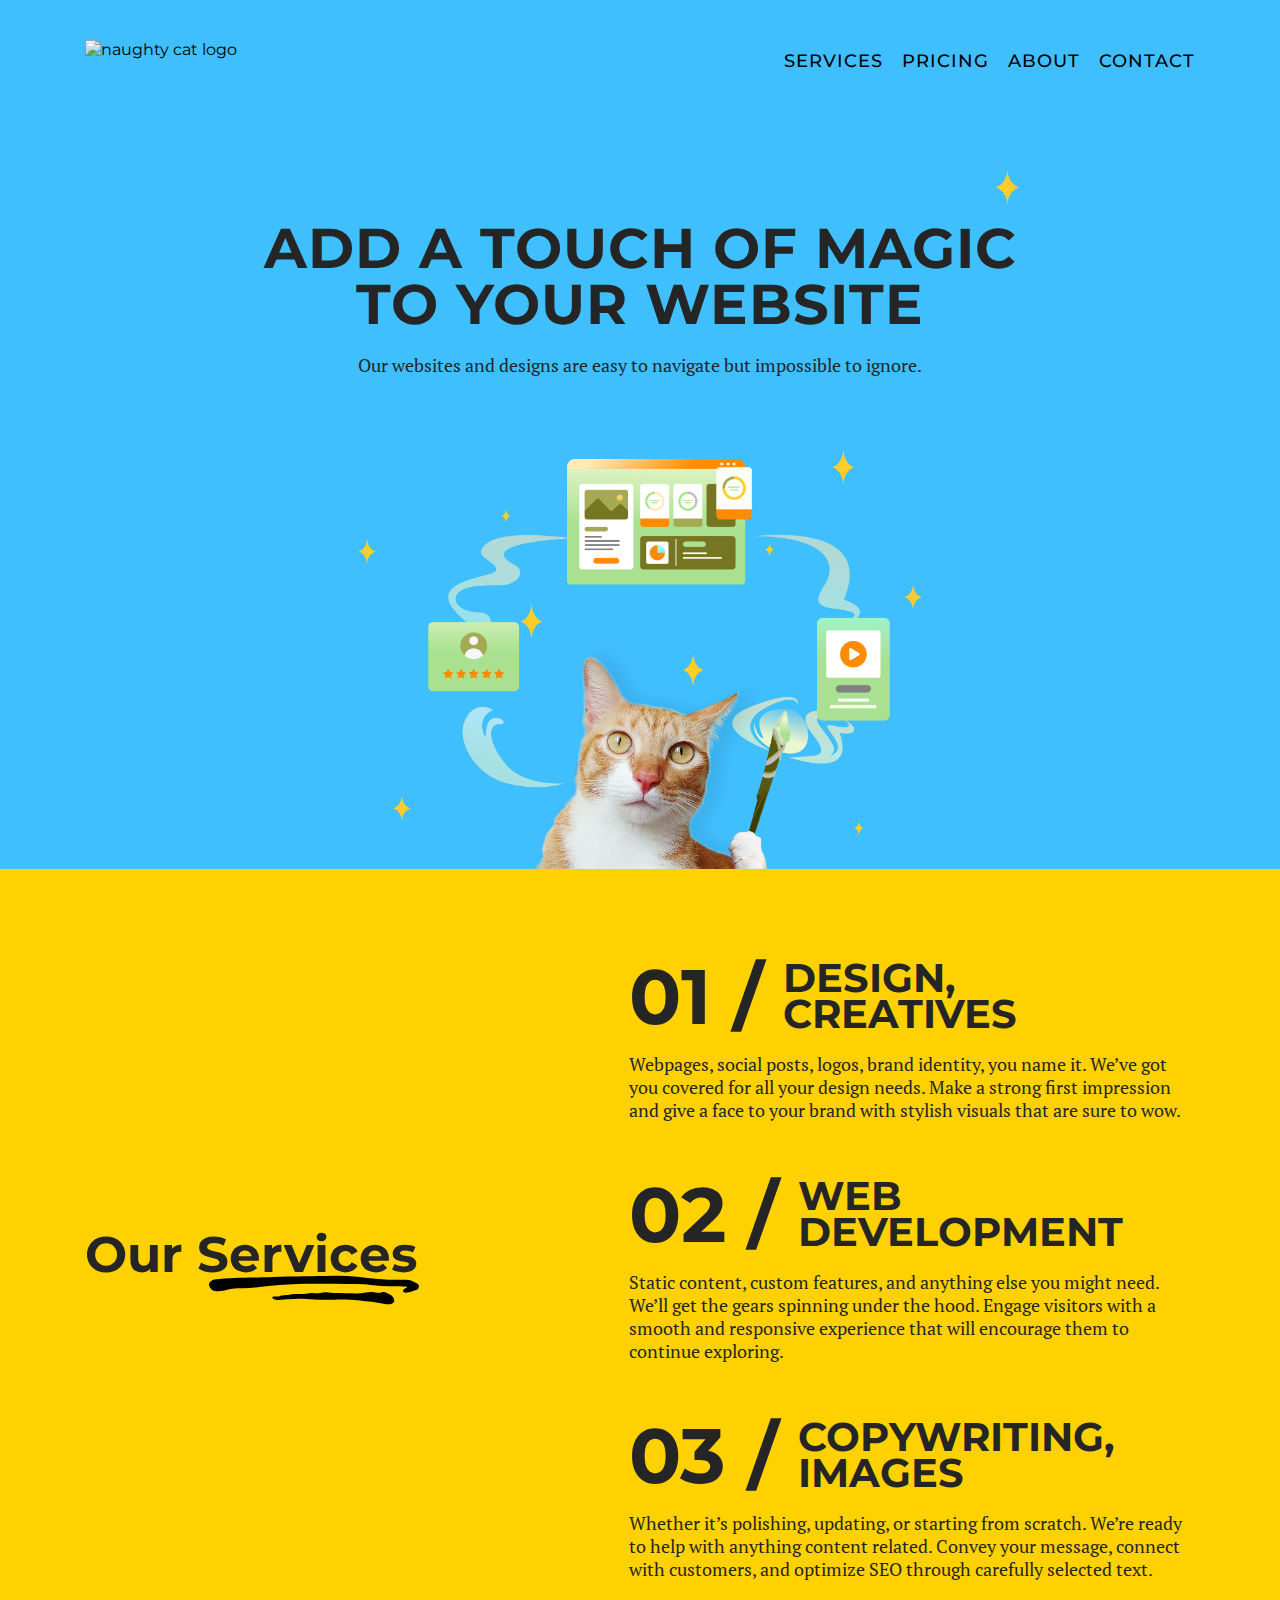
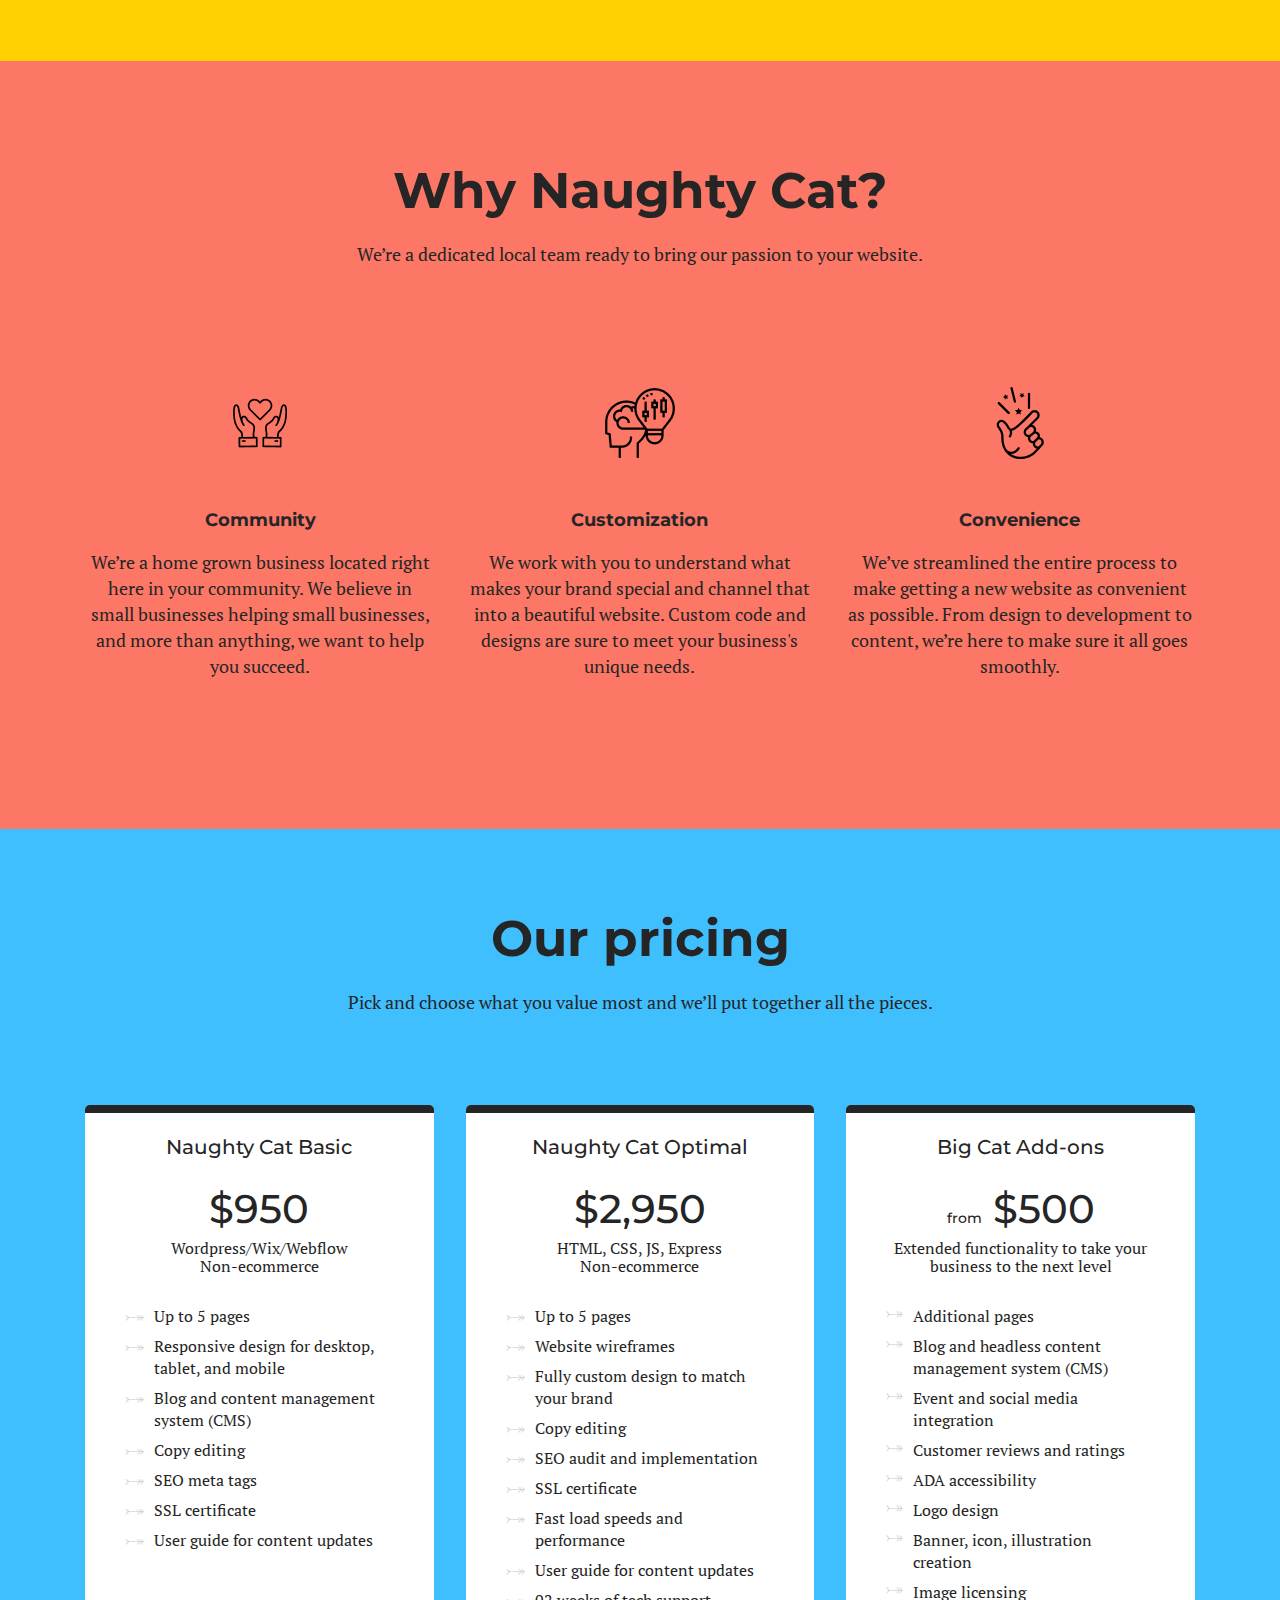
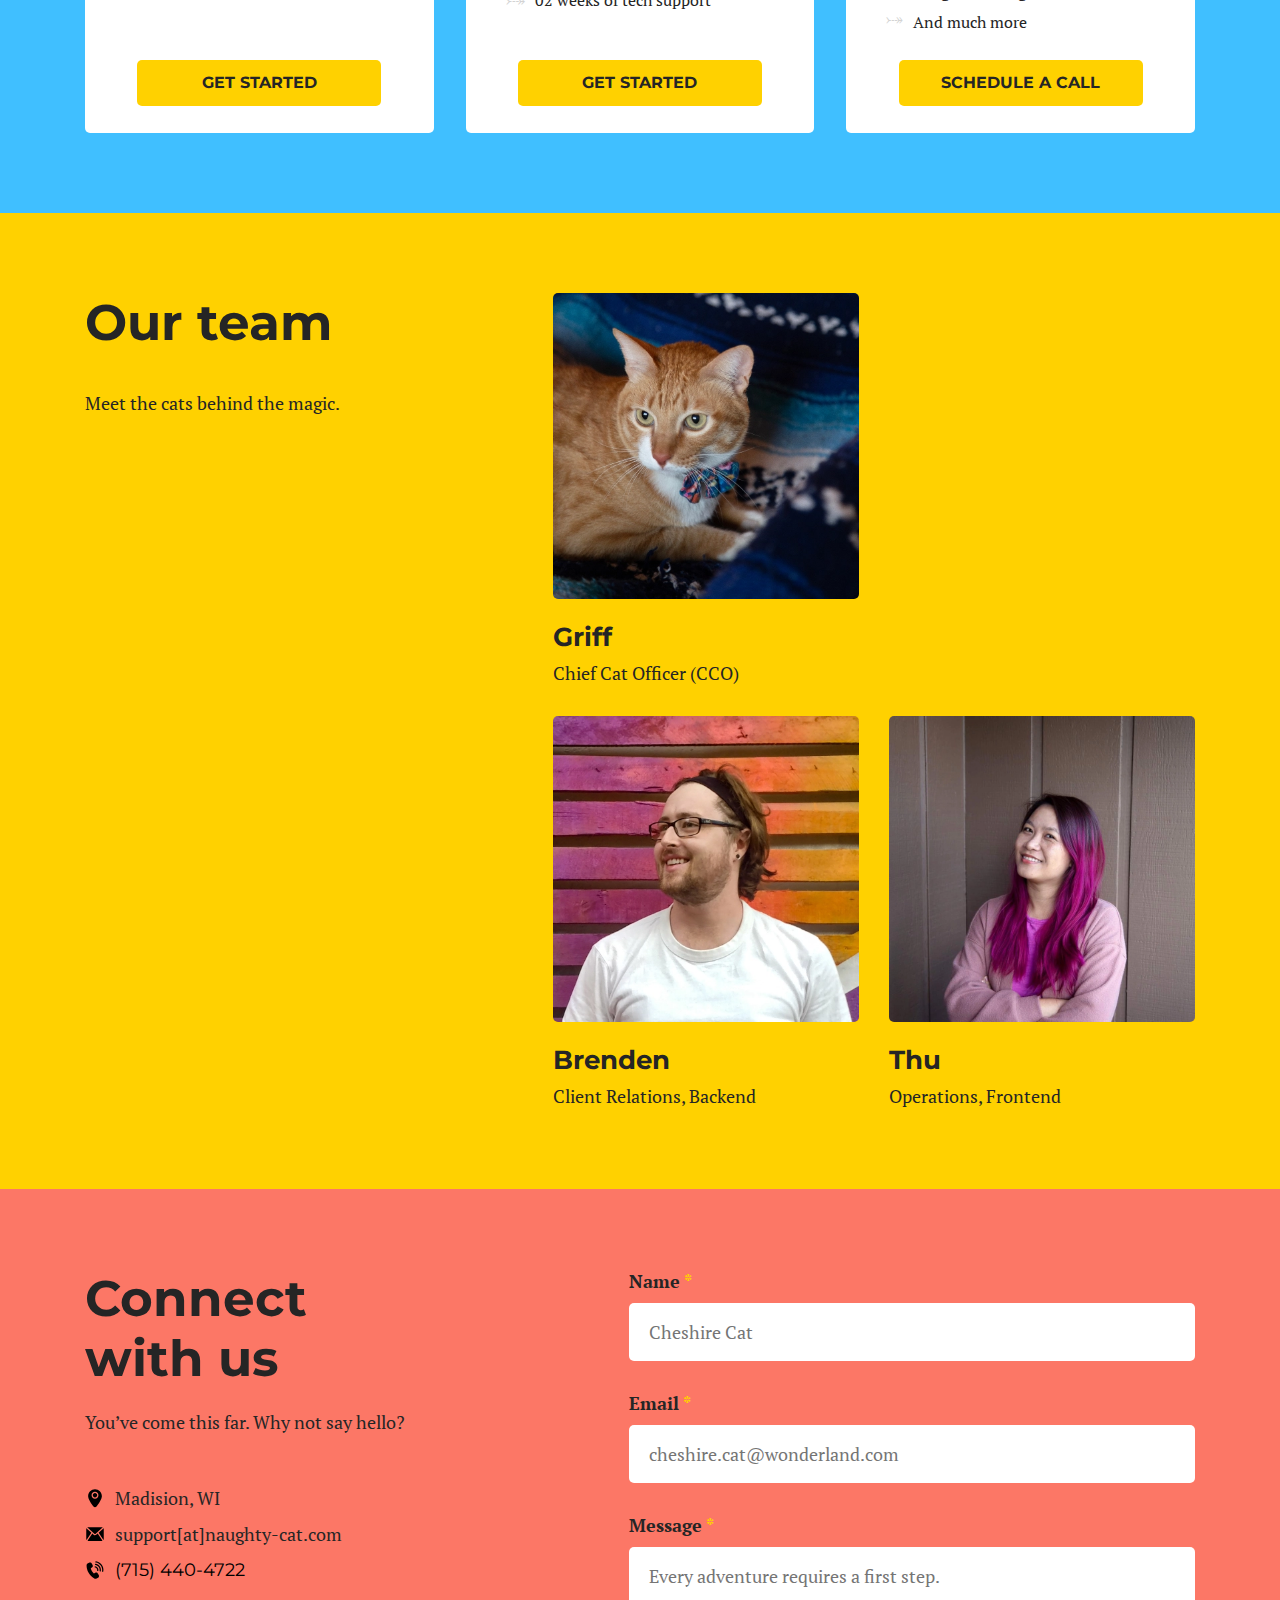
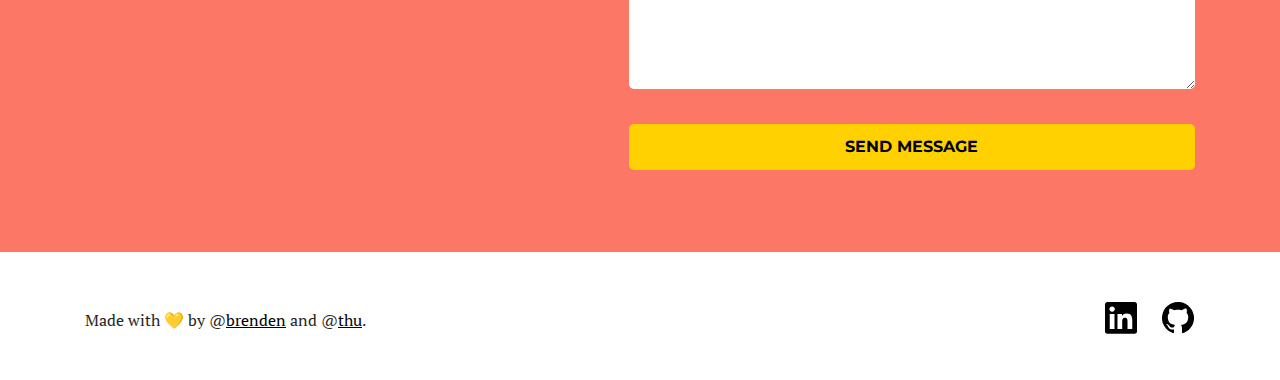
==== index.html @ 33ec765e "v3" ====
<!DOCTYPE html>
<html lang="en">
  <head>
    <!-- Google tag (gtag.js) -->
    <script
      async
      src="https://www.googletagmanager.com/gtag/js?id=G-7E65R10XNC"
    ></script>
    <script>
      window.dataLayer = window.dataLayer || [];
      function gtag() {
        dataLayer.push(arguments);
      }
      gtag("js", new Date());

      gtag("config", "G-7E65R10XNC");
    </script>

    <meta charset="UTF-8" />
    <meta name="viewport" content="width=device-width, initial-scale=1.0" />

    <link
      rel="icon"
      type="image/png"
      sizes="32x32"
      href="./assets/favicon.svg"
    />
    <meta property="og:title" content="Naughty Cat" />
    <meta
      property="og:description"
      name="description"
      content="Web Design & Development in Madison, WI. We design and develop mobile-friendly websites for small businesses. Easy to navigate but impossible to ignore. Work with us."
    />
    <meta
      name="keywords"
      content="web design, web development, graphic design, web developer, web design in madison, web developer in madison"
    />
    <meta property="og:image" content="./assets/preview.webp" />
    <link rel="stylesheet" href="./style.css" />

    <title>Naughty Cat | Web Design & Development</title>
  </head>
  <body>
    <!-- Header -->
    <header >
      <div class="container">
        <a href="#" class="logo"
          ><img src="./assets/logo.svg" alt="naughty cat logo"
        /></a>
        <svg
          width="24"
          class="open-menu"
          onclick="openNav()"
          height="16"
          xmlns="http://www.w3.org/2000/svg"
        >
          <g fill="#000" fill-rule="evenodd">
            <path d="M0 0h24v2H0zM0 7h24v2H0zM0 14h24v2H0z" />
          </g>
        </svg>
        <svg
          class="close-menu"
          onclick="closeNav()"
          width="20"
          height="20"
          xmlns="http://www.w3.org/2000/svg"
        >
          <path
            d="M17.778.808l1.414 1.414L11.414 10l7.778 7.778-1.414 1.414L10 11.414l-7.778 7.778-1.414-1.414L8.586 10 .808 2.222 2.222.808 10 8.586 17.778.808z"
            fill="#000"
            fill-rule="evenodd"
          />
        </svg>
        <div class="overlay"></div>
        <nav id="header-nav" onclick="closeNav()">
          <span class="underline"><a href="#services">SERVICES</a></span>
          <span class="underline"><a href="#pricing">PRICING</a></span>
          <span class="underline"><a href="#team">ABOUT</a></span>
          <span class="underline"> <a href="#contact">CONTACT</a></span>
        </nav>
      </div>
    </header>

    <!-- Main -->
    <main>
      <!-- Hero -->
      <section id="hero" >
        <div class="container">
          <div class="hero-left">
            <h1>Add <span>A Touch Of Magic</span> To Your Website</h1>
            <p>
              Our websites and designs are easy to navigate but impossible to
              ignore.
            </p>
          </div>

          <div class="hero-right">
            <img
              src="./assets/griff-hero-desktop-transparent.png"
              alt="magic cat building responsive websites"
            />
          </div>
        </div>
      </section>

      <!-- Services -->
      <section id="services">
        <div class="container">
          <div class="service-heading">
            <div class="heading-under"><h2>Our Services</h2></div>
          </div>

          <div class="service-container">
            <!-- Design -->
            <div class="service">
              <div class="service-title">
                <span class="number">01 / </span>
                <h3>Design, creatives</h3>
              </div>
              <p>
                Webpages, social posts, logos, brand identity, you name it.
                We’ve got you covered for all your design needs. Make a strong
                first impression and give a face to your brand with stylish
                visuals that are sure to wow.
              </p>
            </div>

            <!-- Dev   -->
            <div class="service">
              <div class="service-title">
                <span class="number">02 / </span>
                <h3>Web development</h3>
              </div>
              <p>
                Static content, custom features, and anything else you might
                need. We’ll get the gears spinning under the hood. Engage
                visitors with a smooth and responsive experience that will
                encourage them to continue exploring.
              </p>
            </div>

            <!-- Content -->
            <div class="service">
              <div class="service-title">
                <span class="number">03 / </span>
                <h3>Copywriting, images</h3>
              </div>
              <p>
                Whether it’s polishing, updating, or starting from scratch.
                We’re ready to help with anything content related. Convey your
                message, connect with customers, and optimize SEO through
                carefully selected text.
              </p>
            </div>
          </div>
        </div>
      </section>

      <!-- Why Naughty Cat -->
      <section id="whync">
        <div class="container">
          <div class="whync-heading">
            <h2 >Why Naughty Cat?</h2>
            <p>
              We’re a dedicated local team ready to bring our passion to your
              website.
            </p>
          </div>

          <div class="whync-cards">
            <!-- Community -->
            <div class="whync-card">
              <img src="./assets/community-icon.png" alt="" />
              <h3>Community</h3>
              <p>
                We’re a home grown business located right here in your
                community. We believe in small businesses helping small
                businesses, and more than anything, we want to help you succeed.
              </p>
            </div>

            <!-- Customization -->
            <div class="whync-card">
              <img src="./assets/customization-icon.png" alt="" />
              <h3>Customization</h3>
              <p>
                We work with you to understand what makes your brand special and
                channel that into a beautiful website. Custom code and designs
                are sure to meet your business's unique needs.
              </p>
            </div>

            <!-- Convenience -->
            <div class="whync-card">
              <img src="./assets/convenience-icon.png" alt="" />
              <h3>Convenience</h3>
              <p>
                We’ve streamlined the entire process to make getting a new
                website as convenient as possible. From design to development to
                content, we’re here to make sure it all goes smoothly.
              </p>
            </div>
          </div>
        </div>
      </section>

      <!-- Pricing -->
      <section id="pricing">
        <div class="container">
          <div class="pricing-heading">
            <h2 >Our pricing</h2>
            <p>
              Pick and choose what you value most and we’ll put together all the
              pieces.
            </p>
          </div>

          <div class="pricing-cards">
            <!-- Naughty cat basic -->
            <div class="pricing-card basic">
              <div class="pricing-card-top">
                <h3>Naughty Cat Basic</h3>
                <h4>$950</h4>
                <p>Wordpress/Wix/Webflow <br />Non-ecommerce</p>
              </div>

              <div class="pricing-card-bottom">
                <ul>
                  <li><span>⤐ </span> Up to 5 pages</li>
                  <li>
                    <span>⤐ </span> Responsive design for desktop, tablet, and
                    mobile
                  </li>
                  <li>
                    <span>⤐ </span> Blog and content management system (CMS)
                  </li>
                  <li><span>⤐ </span> Copy editing</li>
                  <li><span>⤐ </span> SEO meta tags</li>
                  <li><span>⤐ </span> SSL certificate</li>
                  <li><span>⤐ </span> User guide for content updates</li>
                </ul>
              </div>
              <a
                href="http://calendly.com/brenden-naughty-cat"
                target="_blank"
                class="cta"
                >Get started</a
              >
            </div>

            <!-- Naughty cat Optimal -->
            <div class="pricing-card optimal">
              <div class="pricing-card-top">
                <h3>Naughty Cat Optimal</h3>
                <h4>$2,950</h4>
                <p>HTML, CSS, JS, Express<br />Non-ecommerce</p>
              </div>

              <div class="pricing-card-bottom">
                <ul>
                  <li><span>⤐ </span> Up to 5 pages</li>
                  <!-- <li>
                    <span>⤐ </span> In-depth brand and competitive analysis
                  </li> -->
                  <li><span>⤐ </span> Website wireframes</li>
                  <li>
                    <span>⤐ </span> Fully custom design to match your brand
                  </li>
                  <li><span>⤐ </span> Copy editing</li>
                  <li><span>⤐ </span> SEO audit and implementation</li>
                  <li><span>⤐ </span> SSL certificate</li>
                  <li><span>⤐ </span> Fast load speeds and performance</li>
                  <li><span>⤐ </span> User guide for content updates</li>
                  <li><span>⤐ </span> 02 weeks of tech support</li>
                </ul>
              </div>
              <a
                href="http://calendly.com/brenden-naughty-cat"
                target="_blank"
                class="cta"
                >Get started</a
              >
            </div>

            <!-- Big Cat Add-ons -->
            <div class="pricing-card add-on">
              <div class="pricing-card-top">
                <h3>Big Cat Add-ons</h3>
                <h4><span>from</span> $500</h4>
                <p>
                  Extended functionality to take your business to the next level
                </p>
              </div>

              <div class="pricing-card-bottom">
                <ul>
                  <li><span>⤐ </span> Additional pages</li>
                  <li>
                    <span>⤐ </span> Blog and headless content management system
                    (CMS)
                  </li>
                  <li><span>⤐ </span> Event and social media integration</li>
                  <li><span>⤐ </span> Customer reviews and ratings</li>
                  <li><span>⤐ </span> ADA accessibility</li>
                  <li><span>⤐ </span> Logo design</li>
                  <li><span>⤐ </span> Banner, icon, illustration creation</li>
                  <li><span>⤐ </span> Image licensing</li>
                  <li><span>⤐ </span> And much more</li>
                </ul>
              </div>
              <a
                href="http://calendly.com/brenden-naughty-cat"
                target="_blank"
                class="cta"
                >Schedule a call</a
              >
            </div>
          </div>
        </div>
      </section>

      <!-- Our team -->
      <section id="team">
        <div class="container">
          <div class="team-heading">
            <div class="heading-under"><h2>Our team</h2></div>

            <p>Meet the cats behind the magic.</p>
          </div>

          <div class="team-members">
            <!-- Griff -->
            <div class="team-member griff">
              <div class="hover-container">
                <img
                  class="team-img"
                  src="./assets/Griff.webp"
                  alt="griff the naughty cat"
                />

                <div class="team-overlay">
                  <div class="socials-team">
                    <a
                      target="_blank"
                      href="https://www.linkedin.com/company/naughty-cat/"
                      class="linkedin-white"
                      ><svg
                        width="32"
                        height="32"
                        viewBox="0 0 32 32"
                        fill="none"
                        xmlns="http://www.w3.org/2000/svg"
                      >
                        <path
                          fill-rule="evenodd"
                          clip-rule="evenodd"
                          d="M7.11909 4.38142C5.59956 4.38142 4.36332 5.60928 4.36332 7.11851C4.36332 8.62872 5.59956 9.85736 7.11909 9.85736C8.63565 9.85736 9.86946 8.62872 9.86946 7.11851C9.86946 5.60928 8.63565 4.38142 7.11909 4.38142ZM4.7392 11.9317V27.119H9.48935L9.49115 11.9317H4.7392ZM12.4701 11.9304V27.1176L17.2094 27.1194L17.2113 19.6045C17.2113 17.6757 17.5491 15.704 20.0551 15.704C22.523 15.704 22.523 18.0308 22.523 19.7298V27.1176L27.2677 27.1158V18.7883C27.2677 15.0302 26.578 11.5527 21.5744 11.5527C19.2243 11.5527 17.6864 12.8737 17.0834 14.0051H17.0168L17.0169 11.9304H12.4701ZM29.6313 31.8245H2.35977C1.05859 31.8245 0 30.7942 0 29.5279V2.29492C0 1.02949 1.05859 0 2.35977 0H29.6313C30.9374 0 32 1.02949 32 2.29492V29.5279C32 30.7942 30.9374 31.8245 29.6313 31.8245Z"
                          fill="white"
                        />
                      </svg>
                    </a>
                    <a
                      target="_blank"
                      href="https://github.com/naughty-cat-team"
                      class="github-white"
                      ><svg
                        width="33"
                        height="32"
                        viewBox="0 0 33 32"
                        fill="none"
                        xmlns="http://www.w3.org/2000/svg"
                      >
                        <path
                          d="M32.0026 17.3034C31.8567 17.5761 31.8932 17.8762 31.8476 18.1672C31.4464 21.1223 30.2699 23.7228 28.3913 26.0324C26.4672 28.3965 24.0596 30.0604 21.1779 31.0515C20.4757 31.2971 19.9924 30.9515 19.9924 30.215C19.9833 28.8238 19.9924 27.4326 19.9924 26.0415C19.9924 25.2049 19.9012 24.3866 19.4543 23.641C19.3175 23.4137 19.1443 23.2136 18.9163 22.9863C19.7553 22.8772 20.5487 22.7772 21.3056 22.5317C22.7464 22.0679 24.0505 21.3769 24.926 20.0857C25.6373 19.0401 25.9747 17.858 26.1206 16.6214C26.2392 15.603 26.2756 14.5756 26.0294 13.5572C25.8014 12.6115 25.3728 11.7659 24.7345 11.0385C24.5977 10.8839 24.5886 10.7566 24.6524 10.5748C25.1084 9.2654 24.9169 7.98333 24.4518 6.71035C24.4062 6.58305 24.315 6.57396 24.2055 6.56487C23.6401 6.49213 23.1203 6.67398 22.6005 6.87402C21.7707 7.19226 20.9864 7.59234 20.2568 8.08335C20.0744 8.21065 19.9103 8.21974 19.7006 8.16519C17.2383 7.54688 14.7761 7.53779 12.323 8.16519C12.0858 8.22884 11.9126 8.19246 11.712 8.06517C10.7271 7.41049 9.6692 6.91948 8.52016 6.62852C7.71765 6.42848 7.57174 6.5194 7.34376 7.31047C7.02458 8.43797 6.96986 9.55637 7.38023 10.6748C7.43495 10.8203 7.38935 10.9021 7.29816 11.0021C6.20383 12.2478 5.75698 13.7117 5.79346 15.3575C5.82994 16.9033 6.10352 18.3854 6.86043 19.7493C7.48055 20.8586 8.43809 21.5679 9.55977 22.1043C10.6541 22.6317 11.8305 22.8317 13.0616 22.9863C12.7151 23.3682 12.4141 23.7683 12.2682 24.2502C12.2226 24.4048 12.1406 24.5684 12.1406 24.723C12.1314 25.0685 11.9491 25.2049 11.6481 25.2868C10.6359 25.5596 9.63273 25.7414 8.66607 25.1504C8.1645 24.8503 7.79061 24.423 7.49879 23.9229C7.0337 23.1318 6.38622 22.568 5.51076 22.268C5.2007 22.1589 4.88152 22.1225 4.56234 22.1862C4.22492 22.2589 4.18844 22.368 4.37083 22.659C4.48938 22.8408 4.63529 22.9863 4.81768 23.0863C5.66579 23.5592 6.13088 24.332 6.51389 25.1777C6.74188 25.6778 6.9425 26.1869 7.36199 26.5688C8.02771 27.169 8.83934 27.3781 9.70568 27.4599C10.4079 27.5236 11.101 27.5236 11.7849 27.3872C11.9855 27.3508 12.0311 27.3963 12.0311 27.5963C12.0311 28.4601 12.0494 29.3239 12.0585 30.1786C12.0585 30.9424 11.5569 31.288 10.8274 31.0425C7.01546 29.7331 4.13373 27.3054 2.11834 23.841C0.358291 20.8404 -0.307426 17.5852 0.130305 14.1482C0.914574 8.0197 4.24316 3.72794 9.86071 1.21835C12.3321 0.118131 14.9585 -0.172835 17.6487 0.0908534C21.7889 0.509118 25.236 2.30948 27.9901 5.38281C30.0693 7.70146 31.346 10.4202 31.8202 13.5117C31.8841 13.9209 31.8567 14.3482 32.0026 14.7483C32.0026 14.8756 32.0026 14.9938 32.0026 15.1211C31.9662 15.1575 31.9753 15.2029 31.9662 15.2484C31.9662 15.2939 31.957 15.3393 32.0026 15.3757C32.0026 15.7121 32.0026 16.0395 32.0026 16.3759C31.957 16.4214 31.9753 16.4759 31.9662 16.5305C31.9662 16.585 31.9662 16.6396 31.9662 16.6942C31.9662 16.7487 31.9662 16.8033 31.9662 16.8578C31.9662 16.9124 31.9479 16.9669 32.0026 17.0124C32.0026 17.0942 32.0026 17.2033 32.0026 17.3034Z"
                          fill="white"
                        />
                      </svg>
                    </a>
                  </div>
                </div>
              </div>
              <h3>Griff</h3>
              <p>Chief Cat Officer (CCO)</p>
            </div>

            <!-- Brendy -->
            <div class="team-member brenden">
              <div class="hover-container">
                <img
                  class="team-img"
                  src="./assets/Brenden.webp"
                  alt="brenden gerber"
                />

                <div class="team-overlay">
                  <div class="socials-team">
                    <a
                      target="_blank"
                      href="https://www.linkedin.com/in/brendengerber/"
                      class="linkedin-white"
                      ><svg
                        width="32"
                        height="32"
                        viewBox="0 0 32 32"
                        fill="none"
                        xmlns="http://www.w3.org/2000/svg"
                      >
                        <path
                          fill-rule="evenodd"
                          clip-rule="evenodd"
                          d="M7.11909 4.38142C5.59956 4.38142 4.36332 5.60928 4.36332 7.11851C4.36332 8.62872 5.59956 9.85736 7.11909 9.85736C8.63565 9.85736 9.86946 8.62872 9.86946 7.11851C9.86946 5.60928 8.63565 4.38142 7.11909 4.38142ZM4.7392 11.9317V27.119H9.48935L9.49115 11.9317H4.7392ZM12.4701 11.9304V27.1176L17.2094 27.1194L17.2113 19.6045C17.2113 17.6757 17.5491 15.704 20.0551 15.704C22.523 15.704 22.523 18.0308 22.523 19.7298V27.1176L27.2677 27.1158V18.7883C27.2677 15.0302 26.578 11.5527 21.5744 11.5527C19.2243 11.5527 17.6864 12.8737 17.0834 14.0051H17.0168L17.0169 11.9304H12.4701ZM29.6313 31.8245H2.35977C1.05859 31.8245 0 30.7942 0 29.5279V2.29492C0 1.02949 1.05859 0 2.35977 0H29.6313C30.9374 0 32 1.02949 32 2.29492V29.5279C32 30.7942 30.9374 31.8245 29.6313 31.8245Z"
                          fill="white"
                        />
                      </svg>
                    </a>
                    <a
                      target="_blank"
                      href="https://github.com/brendengerber"
                      class="github-white"
                      ><svg
                        width="33"
                        height="32"
                        viewBox="0 0 33 32"
                        fill="none"
                        xmlns="http://www.w3.org/2000/svg"
                      >
                        <path
                          d="M32.0026 17.3034C31.8567 17.5761 31.8932 17.8762 31.8476 18.1672C31.4464 21.1223 30.2699 23.7228 28.3913 26.0324C26.4672 28.3965 24.0596 30.0604 21.1779 31.0515C20.4757 31.2971 19.9924 30.9515 19.9924 30.215C19.9833 28.8238 19.9924 27.4326 19.9924 26.0415C19.9924 25.2049 19.9012 24.3866 19.4543 23.641C19.3175 23.4137 19.1443 23.2136 18.9163 22.9863C19.7553 22.8772 20.5487 22.7772 21.3056 22.5317C22.7464 22.0679 24.0505 21.3769 24.926 20.0857C25.6373 19.0401 25.9747 17.858 26.1206 16.6214C26.2392 15.603 26.2756 14.5756 26.0294 13.5572C25.8014 12.6115 25.3728 11.7659 24.7345 11.0385C24.5977 10.8839 24.5886 10.7566 24.6524 10.5748C25.1084 9.2654 24.9169 7.98333 24.4518 6.71035C24.4062 6.58305 24.315 6.57396 24.2055 6.56487C23.6401 6.49213 23.1203 6.67398 22.6005 6.87402C21.7707 7.19226 20.9864 7.59234 20.2568 8.08335C20.0744 8.21065 19.9103 8.21974 19.7006 8.16519C17.2383 7.54688 14.7761 7.53779 12.323 8.16519C12.0858 8.22884 11.9126 8.19246 11.712 8.06517C10.7271 7.41049 9.6692 6.91948 8.52016 6.62852C7.71765 6.42848 7.57174 6.5194 7.34376 7.31047C7.02458 8.43797 6.96986 9.55637 7.38023 10.6748C7.43495 10.8203 7.38935 10.9021 7.29816 11.0021C6.20383 12.2478 5.75698 13.7117 5.79346 15.3575C5.82994 16.9033 6.10352 18.3854 6.86043 19.7493C7.48055 20.8586 8.43809 21.5679 9.55977 22.1043C10.6541 22.6317 11.8305 22.8317 13.0616 22.9863C12.7151 23.3682 12.4141 23.7683 12.2682 24.2502C12.2226 24.4048 12.1406 24.5684 12.1406 24.723C12.1314 25.0685 11.9491 25.2049 11.6481 25.2868C10.6359 25.5596 9.63273 25.7414 8.66607 25.1504C8.1645 24.8503 7.79061 24.423 7.49879 23.9229C7.0337 23.1318 6.38622 22.568 5.51076 22.268C5.2007 22.1589 4.88152 22.1225 4.56234 22.1862C4.22492 22.2589 4.18844 22.368 4.37083 22.659C4.48938 22.8408 4.63529 22.9863 4.81768 23.0863C5.66579 23.5592 6.13088 24.332 6.51389 25.1777C6.74188 25.6778 6.9425 26.1869 7.36199 26.5688C8.02771 27.169 8.83934 27.3781 9.70568 27.4599C10.4079 27.5236 11.101 27.5236 11.7849 27.3872C11.9855 27.3508 12.0311 27.3963 12.0311 27.5963C12.0311 28.4601 12.0494 29.3239 12.0585 30.1786C12.0585 30.9424 11.5569 31.288 10.8274 31.0425C7.01546 29.7331 4.13373 27.3054 2.11834 23.841C0.358291 20.8404 -0.307426 17.5852 0.130305 14.1482C0.914574 8.0197 4.24316 3.72794 9.86071 1.21835C12.3321 0.118131 14.9585 -0.172835 17.6487 0.0908534C21.7889 0.509118 25.236 2.30948 27.9901 5.38281C30.0693 7.70146 31.346 10.4202 31.8202 13.5117C31.8841 13.9209 31.8567 14.3482 32.0026 14.7483C32.0026 14.8756 32.0026 14.9938 32.0026 15.1211C31.9662 15.1575 31.9753 15.2029 31.9662 15.2484C31.9662 15.2939 31.957 15.3393 32.0026 15.3757C32.0026 15.7121 32.0026 16.0395 32.0026 16.3759C31.957 16.4214 31.9753 16.4759 31.9662 16.5305C31.9662 16.585 31.9662 16.6396 31.9662 16.6942C31.9662 16.7487 31.9662 16.8033 31.9662 16.8578C31.9662 16.9124 31.9479 16.9669 32.0026 17.0124C32.0026 17.0942 32.0026 17.2033 32.0026 17.3034Z"
                          fill="white"
                        />
                      </svg>
                    </a>
                  </div>
                </div>
              </div>

              <h3>Brenden</h3>
              <p>Client Relations, Backend</p>
            </div>

            <!-- Thu -->
            <div class="team-member thu">
              <div class="hover-container">
                <img class="team-img" src="./assets/Thu.webp" alt="thu dang" />

                <div class="team-overlay">
                  <div class="socials-team">
                    <a
                      target="_blank"
                      href="https://www.linkedin.com/in/thusmiley/"
                      class="linkedin-white"
                      ><svg
                        width="32"
                        height="32"
                        viewBox="0 0 32 32"
                        fill="none"
                        xmlns="http://www.w3.org/2000/svg"
                      >
                        <path
                          fill-rule="evenodd"
                          clip-rule="evenodd"
                          d="M7.11909 4.38142C5.59956 4.38142 4.36332 5.60928 4.36332 7.11851C4.36332 8.62872 5.59956 9.85736 7.11909 9.85736C8.63565 9.85736 9.86946 8.62872 9.86946 7.11851C9.86946 5.60928 8.63565 4.38142 7.11909 4.38142ZM4.7392 11.9317V27.119H9.48935L9.49115 11.9317H4.7392ZM12.4701 11.9304V27.1176L17.2094 27.1194L17.2113 19.6045C17.2113 17.6757 17.5491 15.704 20.0551 15.704C22.523 15.704 22.523 18.0308 22.523 19.7298V27.1176L27.2677 27.1158V18.7883C27.2677 15.0302 26.578 11.5527 21.5744 11.5527C19.2243 11.5527 17.6864 12.8737 17.0834 14.0051H17.0168L17.0169 11.9304H12.4701ZM29.6313 31.8245H2.35977C1.05859 31.8245 0 30.7942 0 29.5279V2.29492C0 1.02949 1.05859 0 2.35977 0H29.6313C30.9374 0 32 1.02949 32 2.29492V29.5279C32 30.7942 30.9374 31.8245 29.6313 31.8245Z"
                          fill="white"
                        />
                      </svg>
                    </a>
                    <a
                      target="_blank"
                      href="https://github.com/thusmiley"
                      class="github-white"
                      ><svg
                        width="33"
                        height="32"
                        viewBox="0 0 33 32"
                        fill="none"
                        xmlns="http://www.w3.org/2000/svg"
                      >
                        <path
                          d="M32.0026 17.3034C31.8567 17.5761 31.8932 17.8762 31.8476 18.1672C31.4464 21.1223 30.2699 23.7228 28.3913 26.0324C26.4672 28.3965 24.0596 30.0604 21.1779 31.0515C20.4757 31.2971 19.9924 30.9515 19.9924 30.215C19.9833 28.8238 19.9924 27.4326 19.9924 26.0415C19.9924 25.2049 19.9012 24.3866 19.4543 23.641C19.3175 23.4137 19.1443 23.2136 18.9163 22.9863C19.7553 22.8772 20.5487 22.7772 21.3056 22.5317C22.7464 22.0679 24.0505 21.3769 24.926 20.0857C25.6373 19.0401 25.9747 17.858 26.1206 16.6214C26.2392 15.603 26.2756 14.5756 26.0294 13.5572C25.8014 12.6115 25.3728 11.7659 24.7345 11.0385C24.5977 10.8839 24.5886 10.7566 24.6524 10.5748C25.1084 9.2654 24.9169 7.98333 24.4518 6.71035C24.4062 6.58305 24.315 6.57396 24.2055 6.56487C23.6401 6.49213 23.1203 6.67398 22.6005 6.87402C21.7707 7.19226 20.9864 7.59234 20.2568 8.08335C20.0744 8.21065 19.9103 8.21974 19.7006 8.16519C17.2383 7.54688 14.7761 7.53779 12.323 8.16519C12.0858 8.22884 11.9126 8.19246 11.712 8.06517C10.7271 7.41049 9.6692 6.91948 8.52016 6.62852C7.71765 6.42848 7.57174 6.5194 7.34376 7.31047C7.02458 8.43797 6.96986 9.55637 7.38023 10.6748C7.43495 10.8203 7.38935 10.9021 7.29816 11.0021C6.20383 12.2478 5.75698 13.7117 5.79346 15.3575C5.82994 16.9033 6.10352 18.3854 6.86043 19.7493C7.48055 20.8586 8.43809 21.5679 9.55977 22.1043C10.6541 22.6317 11.8305 22.8317 13.0616 22.9863C12.7151 23.3682 12.4141 23.7683 12.2682 24.2502C12.2226 24.4048 12.1406 24.5684 12.1406 24.723C12.1314 25.0685 11.9491 25.2049 11.6481 25.2868C10.6359 25.5596 9.63273 25.7414 8.66607 25.1504C8.1645 24.8503 7.79061 24.423 7.49879 23.9229C7.0337 23.1318 6.38622 22.568 5.51076 22.268C5.2007 22.1589 4.88152 22.1225 4.56234 22.1862C4.22492 22.2589 4.18844 22.368 4.37083 22.659C4.48938 22.8408 4.63529 22.9863 4.81768 23.0863C5.66579 23.5592 6.13088 24.332 6.51389 25.1777C6.74188 25.6778 6.9425 26.1869 7.36199 26.5688C8.02771 27.169 8.83934 27.3781 9.70568 27.4599C10.4079 27.5236 11.101 27.5236 11.7849 27.3872C11.9855 27.3508 12.0311 27.3963 12.0311 27.5963C12.0311 28.4601 12.0494 29.3239 12.0585 30.1786C12.0585 30.9424 11.5569 31.288 10.8274 31.0425C7.01546 29.7331 4.13373 27.3054 2.11834 23.841C0.358291 20.8404 -0.307426 17.5852 0.130305 14.1482C0.914574 8.0197 4.24316 3.72794 9.86071 1.21835C12.3321 0.118131 14.9585 -0.172835 17.6487 0.0908534C21.7889 0.509118 25.236 2.30948 27.9901 5.38281C30.0693 7.70146 31.346 10.4202 31.8202 13.5117C31.8841 13.9209 31.8567 14.3482 32.0026 14.7483C32.0026 14.8756 32.0026 14.9938 32.0026 15.1211C31.9662 15.1575 31.9753 15.2029 31.9662 15.2484C31.9662 15.2939 31.957 15.3393 32.0026 15.3757C32.0026 15.7121 32.0026 16.0395 32.0026 16.3759C31.957 16.4214 31.9753 16.4759 31.9662 16.5305C31.9662 16.585 31.9662 16.6396 31.9662 16.6942C31.9662 16.7487 31.9662 16.8033 31.9662 16.8578C31.9662 16.9124 31.9479 16.9669 32.0026 17.0124C32.0026 17.0942 32.0026 17.2033 32.0026 17.3034Z"
                          fill="white"
                        />
                      </svg>
                    </a>
                  </div>
                </div>
              </div>
              <h3>Thu</h3>
              <p>Operations, Frontend</p>
            </div>
          </div>
        </div>
      </section>

      <!-- Contact -->
      <section id="contact">
        <div class="container">
          <div class="contact-content">
            <h2>Connect with us</h2>
            <p>You’ve come this far. Why not say hello?</p>
            <div class="contact-info">
              <p>
                <img src="./assets/noun-location-5565753.svg" alt="" />
                Madision, WI
              </p>
              <p>
                <img src="./assets/noun-email-5565746.svg" alt="" />
                support[at]naughty-cat.com
              </p>
              <p>
                <img src="./assets/noun-phone-5565754.svg" alt="" />
                <a href="tel:+17154404722">(715) 440-4722</a>
              </p>
            </div>
          </div>
          <div class="contact-form">
            <form
              action="./thank-you.html"
              method="POST"
              data-netlify="true"
              name="contact"
            >
              <label for="name">Name <span>*</span></label>
              <input
                type="text"
                id="name"
                name="name"
                placeholder="Cheshire Cat"
                required
              />
              <label for="email">Email <span>*</span></label>

              <input
                type="email"
                id="email"
                name="email"
                placeholder="cheshire.cat@wonderland.com"
                required
              />

              <label for="message">Message <span>*</span></label>

              <textarea
                id="message"
                name="message"
                rows="4"
                placeholder="Every adventure requires a first step."
                required
              ></textarea>
              <input
                type="submit"
                id="submit"
                class="cta"
                value="SEND MESSAGE"
              />
            </form>
          </div>
        </div>
      </section>
    </main>

    <!-- Footer -->
    <footer>
      <div class="container">
        <p>
          Made with 💛 by @<a target="_blank" href="https://brendengerber.com/"
            >brenden</a
          >
          and @<a target="_blank" href="https://thusmiley.com/">thu</a>.
        </p>
        <div class="socials">
          <a
            target="_blank"
            href="https://www.linkedin.com/company/naughty-cat/"
            ><svg
              width="32"
              height="32"
              viewBox="0 0 32 32"
              fill="none"
              xmlns="http://www.w3.org/2000/svg"
            >
              <path
                fill-rule="evenodd"
                clip-rule="evenodd"
                d="M7.11909 4.38142C5.59956 4.38142 4.36332 5.60928 4.36332 7.11851C4.36332 8.62872 5.59956 9.85736 7.11909 9.85736C8.63565 9.85736 9.86946 8.62872 9.86946 7.11851C9.86946 5.60928 8.63565 4.38142 7.11909 4.38142ZM4.7392 11.9317V27.119H9.48935L9.49115 11.9317H4.7392ZM12.4701 11.9304V27.1176L17.2094 27.1194L17.2113 19.6045C17.2113 17.6757 17.5491 15.704 20.0551 15.704C22.523 15.704 22.523 18.0308 22.523 19.7298V27.1176L27.2677 27.1158V18.7883C27.2677 15.0302 26.578 11.5527 21.5744 11.5527C19.2243 11.5527 17.6864 12.8737 17.0834 14.0051H17.0168L17.0169 11.9304H12.4701ZM29.6313 31.8245H2.35977C1.05859 31.8245 0 30.7942 0 29.5279V2.29492C0 1.02949 1.05859 0 2.35977 0H29.6313C30.9374 0 32 1.02949 32 2.29492V29.5279C32 30.7942 30.9374 31.8245 29.6313 31.8245Z"
                fill="black"
              />
            </svg>
          </a>
          <a target="_blank" href="https://github.com/naughty-cat-team"
            ><svg
              width="33"
              height="32"
              viewBox="0 0 33 32"
              fill="none"
              xmlns="http://www.w3.org/2000/svg"
            >
              <path
                fill-rule="nonzero"
                d="M32.0026 17.3034C31.8567 17.5761 31.8932 17.8762 31.8476 18.1672C31.4464 21.1223 30.2699 23.7228 28.3913 26.0324C26.4672 28.3965 24.0596 30.0604 21.1779 31.0515C20.4757 31.2971 19.9924 30.9515 19.9924 30.215C19.9833 28.8238 19.9924 27.4326 19.9924 26.0415C19.9924 25.2049 19.9012 24.3866 19.4543 23.641C19.3175 23.4137 19.1443 23.2136 18.9163 22.9863C19.7553 22.8772 20.5487 22.7772 21.3056 22.5317C22.7464 22.0679 24.0505 21.3769 24.926 20.0857C25.6373 19.0401 25.9747 17.858 26.1206 16.6214C26.2392 15.603 26.2756 14.5756 26.0294 13.5572C25.8014 12.6115 25.3728 11.7659 24.7345 11.0385C24.5977 10.8839 24.5886 10.7566 24.6524 10.5748C25.1084 9.2654 24.9169 7.98333 24.4518 6.71035C24.4062 6.58305 24.315 6.57396 24.2055 6.56487C23.6401 6.49213 23.1203 6.67398 22.6005 6.87402C21.7707 7.19226 20.9864 7.59234 20.2568 8.08335C20.0744 8.21065 19.9103 8.21974 19.7006 8.16519C17.2383 7.54688 14.7761 7.53779 12.323 8.16519C12.0858 8.22884 11.9126 8.19246 11.712 8.06517C10.7271 7.41049 9.6692 6.91948 8.52016 6.62852C7.71765 6.42848 7.57174 6.5194 7.34376 7.31047C7.02458 8.43797 6.96986 9.55637 7.38023 10.6748C7.43495 10.8203 7.38935 10.9021 7.29816 11.0021C6.20383 12.2478 5.75698 13.7117 5.79346 15.3575C5.82994 16.9033 6.10352 18.3854 6.86043 19.7493C7.48055 20.8586 8.43809 21.5679 9.55977 22.1043C10.6541 22.6317 11.8305 22.8317 13.0616 22.9863C12.7151 23.3682 12.4141 23.7683 12.2682 24.2502C12.2226 24.4048 12.1406 24.5684 12.1406 24.723C12.1314 25.0685 11.9491 25.2049 11.6481 25.2868C10.6359 25.5596 9.63273 25.7414 8.66607 25.1504C8.1645 24.8503 7.79061 24.423 7.49879 23.9229C7.0337 23.1318 6.38622 22.568 5.51076 22.268C5.2007 22.1589 4.88152 22.1225 4.56234 22.1862C4.22492 22.2589 4.18844 22.368 4.37083 22.659C4.48938 22.8408 4.63529 22.9863 4.81768 23.0863C5.66579 23.5592 6.13088 24.332 6.51389 25.1777C6.74188 25.6778 6.9425 26.1869 7.36199 26.5688C8.02771 27.169 8.83934 27.3781 9.70568 27.4599C10.4079 27.5236 11.101 27.5236 11.7849 27.3872C11.9855 27.3508 12.0311 27.3963 12.0311 27.5963C12.0311 28.4601 12.0494 29.3239 12.0585 30.1786C12.0585 30.9424 11.5569 31.288 10.8274 31.0425C7.01546 29.7331 4.13373 27.3054 2.11834 23.841C0.358291 20.8404 -0.307426 17.5852 0.130305 14.1482C0.914574 8.0197 4.24316 3.72794 9.86071 1.21835C12.3321 0.118131 14.9585 -0.172835 17.6487 0.0908534C21.7889 0.509118 25.236 2.30948 27.9901 5.38281C30.0693 7.70146 31.346 10.4202 31.8202 13.5117C31.8841 13.9209 31.8567 14.3482 32.0026 14.7483C32.0026 14.8756 32.0026 14.9938 32.0026 15.1211C31.9662 15.1575 31.9753 15.2029 31.9662 15.2484C31.9662 15.2939 31.957 15.3393 32.0026 15.3757C32.0026 15.7121 32.0026 16.0395 32.0026 16.3759C31.957 16.4214 31.9753 16.4759 31.9662 16.5305C31.9662 16.585 31.9662 16.6396 31.9662 16.6942C31.9662 16.7487 31.9662 16.8033 31.9662 16.8578C31.9662 16.9124 31.9479 16.9669 32.0026 17.0124C32.0026 17.0942 32.0026 17.2033 32.0026 17.3034Z"
                fill="black"
              />
            </svg>
          </a>
        </div>
      </div>
    </footer>
    <script src="./script.js"></script>
  </body>
</html>
---- style.css ----
@import url("https://fonts.googleapis.com/css2?family=Montserrat:wght@400;500;700&family=PT+Serif:wght@400;700&display=swap");
* {
  box-sizing: border-box;
  margin: 0;
  padding: 0;
  scroll-behavior: smooth;
}

body {
  min-height: 100vh;
  font-family: "PT Serif", serif;
  position: relative;
  color: #252525;
}

h1, h2, h3, h4, h5, h6 {
  color: #252525;
  font-weight: 700;
  font-family: "Montserrat", sans-serif;
}

h1 {
  font-size: 56px;
  line-height: 56px;
}

h2 {
  font-size: 50px;
  line-height: 60px;
}

h3 {
  font-size: 26px;
  line-height: 36px;
}

h4 {
  font-size: 50px;
  line-height: 60px;
}

p {
  font-size: 18px;
  line-height: 26px;
  font-weight: 400;
}

a {
  text-decoration: none;
  color: black;
  font-family: "Montserrat", sans-serif;
}

img {
  max-width: 100%;
  display: block;
}

ul {
  list-style: none;
}

.container {
  max-width: 1110px;
  margin: 0 auto;
}

.cta {
  font-family: "Montserrat", sans-serif;
  padding: 14px 40px;
  font-weight: 700;
  color: #252525;
  border-radius: 5px;
}

.heading-under {
  background-image: url("./assets/noun-underline-4303795.svg");
  background-size: 250px;
  background-repeat: no-repeat;
  padding-bottom: 20px;
}

@media screen and (max-width: 1150px) {
  .heading-under {
    background-size: 200px;
    padding-bottom: 20px;
  }
}
@media screen and (min-width: 320px) and (max-width: 720px) {
  .heading-under {
    background-size: 120px;
  }
}
header {
  position: absolute;
  top: 0;
  background-color: #40bfff;
  width: 100%;
}

header .container {
  display: flex;
  justify-content: space-between;
  align-items: center;
  padding-top: 40px;
  padding-bottom: 40px;
}

.overlay {
  z-index: -1;
}

.logo img {
  height: 42px;
}

nav a {
  font-size: 18px;
  letter-spacing: 1px;
  font-weight: 500;
}

.close-menu, .open-menu {
  cursor: pointer;
  display: none;
}

.underline:not(:last-child) {
  margin-right: 15px;
}

.underline {
  position: relative;
  width: -moz-fit-content;
  width: fit-content;
  transition: all 0.5s ease-out;
}

.underline:hover:after, .underline:active:after, .underline:focus:after {
  content: "";
  position: absolute;
  width: 100%;
  display: block;
  height: 3px;
  background-color: #252525;
  bottom: -5px;
  left: 0;
  right: 0;
  margin-left: auto;
  margin-right: auto;
}

@media screen and (max-width: 1150px) {
  .container {
    width: 690px;
  }
  nav a {
    font-size: 16px;
  }
  h1 {
    font-size: 37px;
    line-height: 40px;
  }
  h2 {
    font-size: 40px;
    line-height: 40px;
  }
  h3 {
    font-size: 18px;
    line-height: 22px;
  }
  p {
    font-size: 16px;
    line-height: 23px;
  }
  .cta {
    padding: 10px 20px;
    font-size: 16px;
    line-height: 20px;
  }
}
@media screen and (max-width: 720px) {
  .container {
    width: 343px;
  }
  nav {
    display: none;
  }
  .open-menu {
    display: block;
    z-index: 3;
  }
  .open-menu.active {
    display: none;
  }
  .close-menu, #header-nav {
    display: none;
    z-index: 3 !important;
  }
  #header-nav {
    position: absolute;
  }
  .close-menu {
    right: 0;
  }
  .overlay {
    height: 0;
    width: 100%;
    position: fixed;
    z-index: 2;
    left: 0;
    top: 0;
    background-color: #40bfff;
    overflow-x: hidden;
    transition: 0.5s;
  }
  #header-nav.active, .close-menu.active {
    display: block;
    z-index: 2;
  }
  #header-nav.active {
    margin-top: 50vh;
    display: flex;
    flex-direction: column;
    font-size: 40px;
  }
  h1 {
    font-size: 30px;
    line-height: 32px;
  }
  h2 {
    font-size: 26px;
    line-height: 26px;
  }
  h3 {
    font-size: 18px;
    line-height: 22px;
  }
  p {
    font-size: 16px;
    line-height: 23px;
  }
  .cta {
    font-size: 14px;
    line-height: 20px;
  }
}
#hero {
  background-color: #40bfff;
}

#hero .container {
  padding-top: 170px;
  display: flex;
  flex-direction: column;
  align-items: center;
  justify-content: center;
}

#hero h1 {
  text-transform: uppercase;
  letter-spacing: 1px;
  max-width: 20ch;
}

#hero p {
  margin: 20px 0 60px 0;
}

.hero-left {
  background-image: url("./assets/star.png");
  background-repeat: no-repeat;
  background-position: top right;
  background-size: 25px 35px;
  text-align: center;
  z-index: 1;
  padding-top: 50px;
}

.hero-right img {
  width: 60%;
  margin-left: auto;
  margin-right: auto;
}

@media screen and (max-width: 1150px) {
  #hero .container {
    padding-top: 150px;
  }
  #hero h1 {
    max-width: 22ch;
    margin-left: auto;
    margin-right: auto;
  }
  #hero p {
    margin: 20px 0 50px 0;
  }
  .hero-left {
    padding-top: 40px;
    background-size: 20px 30px;
    background-position: top right 20px;
  }
  .hero-right img {
    width: 80%;
  }
}
@media screen and (max-width: 720px) {
  #hero .container {
    padding-top: 130px;
  }
  #hero p {
    margin: 15px auto;
  }
  .hero-left {
    margin-bottom: 30px;
    padding-top: 30px;
    background-size: 15px 20px;
  }
  .hero-right img {
    width: 130%;
  }
}
@media screen and (min-width: 320px) and (max-width: 480px) {
  .container {
    width: auto;
    padding-left: calc(8px + 1.5625vw);
    padding-right: calc(8px + 1.5625vw);
  }
  #hero p {
    max-width: 40ch;
  }
  .hero-left {
    padding-top: 25px;
    background-size: 18px 24px;
  }
}
#services {
  padding: 80px 0;
  background-color: #FFD100;
  width: 100%;
}

#services .container {
  display: flex;
  align-items: center;
  justify-content: space-between;
}

.service-heading {
  width: 45%;
  margin-right: 80px;
}

.service-heading .heading-under {
  background-position: bottom -110px right 110px;
}

.service-container {
  width: 55%;
}

.service:not(:last-child) {
  margin-bottom: 45px;
}

.service-title {
  display: flex;
  align-items: center;
}

.service h3 {
  font-size: 40px;
  max-width: 10ch;
  text-transform: uppercase;
  margin-left: 20px;
}

.number {
  font-size: 77px;
  font-family: "Montserrat", sans-serif;
  font-weight: 700;
}

.service p {
  margin-top: 10px;
  line-height: 23px;
}

@media screen and (max-width: 1150px) {
  #services {
    padding: 100px 0;
  }
  #services .container {
    flex-direction: column;
  }
  .service-heading {
    width: 100%;
    margin-right: 0;
    margin-bottom: 70px;
  }
  .service-heading .heading-under {
    background-position: bottom -90px left 70px;
  }
  .service-container {
    width: 100%;
  }
  .service:not(:last-child) {
    margin-bottom: 50px;
  }
  .service h3, .number {
    line-height: 35px;
  }
  .service p {
    max-width: 60ch;
  }
}
@media screen and (max-width: 720px) {
  .service-heading {
    margin-bottom: 80px;
  }
}
@media screen and (min-width: 320px) and (max-width: 720px) {
  #services {
    padding: 70px 0;
  }
  .service h3 {
    font-size: 20px;
    line-height: 20px;
    margin-left: 10px;
  }
  .service-heading .heading-under {
    background-position: bottom -50px left 50px;
  }
  .number {
    font-size: 50px;
    line-height: 50px;
  }
}
#whync {
  padding: 100px 0 150px;
  text-align: center;
  background-color: #FC7766;
}

.whync-heading p {
  margin-top: 20px;
}

.whync-cards, .whync-card {
  display: flex;
}

.whync-cards {
  justify-content: space-between;
  margin-top: 120px;
}

.whync-card {
  text-align: center;
  flex-direction: column;
  align-items: center;
}

.whync-card:not(:last-child) {
  margin-right: 30px;
}

.whync-card h3 {
  margin: 48px 0 16px 0;
  font-size: 18px;
  line-height: 26px;
}

@media screen and (max-width: 1150px) {
  #whync {
    padding: 100px 0;
  }
  .whync-heading p {
    margin-top: 15px;
  }
  .whync-cards {
    margin-top: 50px;
    flex-direction: column;
  }
  .whync-card:not(:last-child) {
    margin-right: 0;
    margin-bottom: 80px;
  }
  .whync-card img {
    width: 50px;
  }
  .whync-card h3 {
    margin: 20px 0 10px 0;
  }
  .whync-card p {
    max-width: 60ch;
  }
}
@media screen and (max-width: 720px) {
  #whync {
    padding: 70px 0;
  }
  .whync-heading p {
    margin: 10px auto 0 auto;
    max-width: 40ch;
  }
  .whync-card:not(:last-child) {
    margin-bottom: 50px;
  }
}
#pricing {
  padding: 80px 0;
  background-color: #40bfff;
}

.pricing-heading {
  text-align: center;
}

.pricing-heading p {
  margin-top: 20px;
}

.pricing-cards {
  margin-top: 90px;
  display: grid;
  grid-template-columns: repeat(3, 1fr);
  gap: 32px;
}

.pricing-card {
  background-color: white;
  padding: 22px 40px 100px;
  position: relative;
  border-radius: 5px;
}

.pricing-card p {
  font-size: 16px;
  line-height: 18px;
}

.pricing-card h3 {
  font-size: 20px;
  font-weight: 500;
  line-height: 24px;
}

.pricing-card h4 {
  font-size: 40px;
  font-weight: 500;
  line-height: 40px;
}

.pricing-card .cta {
  position: absolute;
  bottom: 27px;
  border: none;
  left: 0;
  right: 0;
  width: 70%;
  margin-left: auto;
  margin-right: auto;
  text-align: center;
  font-size: 16px;
  line-height: 18px;
  text-transform: uppercase;
}

.pricing-card .cta:hover {
  opacity: 0.7;
}

.pricing-card-top {
  text-align: center;
}

.pricing-card-top h4 {
  margin: 30px 0 10px 0;
}

.pricing-card-top p {
  margin-bottom: 30px;
}

.pricing-card-bottom li {
  font-size: 16px;
  margin-top: 8px;
  display: flex;
}

.pricing-card-bottom span {
  color: lightgray;
  margin-right: 10px;
}

.basic, .add-on {
  border-top: 8px solid #252525;
}

.basic .cta, .add-on .cta, .optimal .cta {
  background-color: #FFD100;
}

.optimal {
  border-top: 8px solid #252525;
}

.add-on span {
  font-size: 14px;
  line-height: 16px;
}

@media screen and (max-width: 1150px) {
  #pricing {
    padding: 100px 0;
  }
  .pricing-heading p {
    margin-top: 15px;
  }
  .pricing-cards {
    padding-top: 50px;
    grid-template-columns: repeat(1, 1fr);
    width: 60%;
    margin: 0 auto;
  }
  .pricing-card {
    padding: 22px 40px 100px;
  }
}
@media screen and (max-width: 720px) {
  #pricing {
    padding: 70px 0;
  }
  .pricing-heading p {
    margin: 10px auto 0 auto;
    max-width: 40ch;
  }
  .pricing-cards {
    width: 100%;
  }
  .pricing-cards .cta {
    font-size: 14px;
  }
  .pricing-card {
    padding: 22px 30px 100px;
  }
}
#team {
  padding: 80px 0;
  width: 100%;
  background-color: #FFD100;
}

#team .container {
  display: flex;
}

.team-heading {
  width: 40%;
  margin-right: 40px;
}

.team-heading p {
  margin-top: 17px;
}

.team-members {
  width: 60%;
  grid-template-columns: 1fr 1fr;
  display: grid;
  grid-template-areas: "griff ." "brenden thu";
  gap: 30px;
  row-gap: 30px;
}

.griff {
  grid-area: griff;
}

.brenden {
  grid-area: brenden;
}

.thu {
  grid-area: thu;
}

.team-member img {
  border-radius: 5px;
}

.team-member h3 {
  margin: 20px 0 5px 0;
}

.hover-container {
  position: relative;
}

.team-overlay {
  cursor: pointer;
  position: absolute;
  top: 0;
  bottom: 0;
  left: 0;
  right: 0;
  height: 100%;
  opacity: 0;
  transition: all 0.3s ease-in-out;
  background-color: rgba(0, 0, 0, 0.7);
  display: flex;
  justify-content: center;
  align-items: center;
  border-radius: 5px;
}

.socials-team {
  display: flex;
}

.linkedin-white {
  margin-right: 36px;
}

.linkedin-white, .github-white {
  transition: all 0.3s ease-in-out;
}
.linkedin-white:hover svg path, .github-white:hover svg path {
  fill: #ff8c00;
}

.hover-container:hover .team-overlay {
  opacity: 1;
}

@media screen and (max-width: 1150px) {
  #team {
    padding: 100px 0;
  }
  .team-heading {
    margin-right: 50px;
  }
  .team-members {
    row-gap: 30px;
  }
  .team-member h4 {
    margin: 15px 0 0 0;
    font-size: 24px;
    line-height: 30px;
  }
  .linkedin-white {
    margin-right: 20px;
  }
}
@media screen and (max-width: 720px) {
  #team {
    padding: 70px 0;
  }
  #team .container {
    flex-direction: column;
  }
  .team-heading {
    width: 100%;
    margin-right: 0;
    margin-bottom: 40px;
    text-align: left;
  }
  .team-heading h2 {
    width: 100%;
  }
  .team-members {
    grid-template-columns: 1fr;
    grid-template-areas: "griff" "brenden" "thu";
    width: auto;
    margin: auto;
  }
  .team-member {
    text-align: left;
  }
}
#contact {
  background-color: #FC7766;
  padding: 80px 0 180px 0;
}

#contact h2 {
  margin-bottom: 20px;
  max-width: 8ch;
}

#contact .container {
  display: flex;
}

.contact-content {
  width: 45%;
  margin-right: 80px;
}

.contact-info {
  margin-top: 50px;
}

.contact-info p:not(:last-child) {
  margin-bottom: 10px;
}

.contact-info img {
  max-width: 20px;
  margin-right: 10px;
}

.contact-info p {
  display: flex;
  display-align-items: center;
}

.contact-form {
  width: 55%;
}

input, textarea {
  -webkit-appearance: none;
  width: 100%;
  margin-bottom: 30px;
  padding: 15px 20px;
  border-radius: 5px;
  background-color: white;
  font-family: "PT Serif", serif;
  color: #252525;
  font-size: 18px;
  line-height: 28px;
  border: none;
}

textarea:focus, input:focus {
  -webkit-appearance: none;
  color: #252525;
  outline: none;
  border-radius: 5px;
}

input:-webkit-autofill,
input:-webkit-autofill:hover,
input:-webkit-autofill:focus,
input:-webkit-autofill:active {
  -webkit-appearance: none;
  -webkit-box-shadow: 0 0 0 30px white inset !important;
  -webkit-text-fill-color: #252525 !important;
  font-family: "PT Serif", serif !important;
  background-clip: content-box !important;
}

label {
  margin-bottom: 10px;
  display: inline-block;
  font-weight: 700;
  color: #252525;
  font-size: 18px;
}

label span {
  color: #FFD100;
}

.contact-form .cta {
  -webkit-appearance: none;
  cursor: pointer;
  border-radius: 5px;
  font-family: "PT Serif", serif;
  padding: 10px 20px;
  border: none;
  font-size: 18px;
  line-height: 26px;
  font-weight: 700;
  background-color: white;
  color: black;
  transition: all 0.3s ease-in-out;
  background-color: #FFD100;
  font-family: "Montserrat", sans-serif;
  font-size: 16px;
}
.contact-form .cta:hover {
  opacity: 0.7;
}

@media screen and (max-width: 1150px) {
  #contact {
    padding: 100px 0 120px 0;
  }
  #contact h3 {
    margin-bottom: 15px;
  }
  input, textarea, label {
    font-size: 16px;
    line-height: 24px;
  }
  .contact-form .cta {
    font-size: 14px;
    line-height: 20px;
  }
}
@media screen and (max-width: 720px) {
  #contact {
    padding: 70px 0 180px 0;
  }
  #contact .container {
    flex-direction: column;
  }
  .contact-content, .contact-form {
    width: 100%;
  }
  #contact h2 {
    max-width: 100%;
  }
  .contact-content {
    margin-right: 0;
  }
  .contact-info {
    margin-top: 30px;
    margin-bottom: 50px;
  }
  input, textarea {
    margin-bottom: 20px;
  }
}
footer {
  height: 128px;
  position: absolute;
  bottom: 0;
  width: 100%;
  background-color: white;
}

footer .container, .socials {
  display: flex;
  justify-content: space-between;
}

footer .container {
  align-items: center;
  margin-top: 50px;
}

footer a, footer p {
  font-size: 16px;
}

footer a {
  font-family: "PT Serif", serif;
  text-decoration: underline;
}

footer a:hover {
  color: #ff8c00;
}

.socials {
  width: 90px;
}

.socials a:hover svg path {
  fill: #ff8c00;
  transition: all 0.3s ease-in-out;
}

@media screen and (max-width: 1150px) {
  footer {
    height: 80px;
  }
  footer .container {
    margin-top: 26px;
  }
  .socials img {
    width: 32px;
  }
}
@media screen and (max-width: 720px) {
  footer {
    height: 150px;
  }
  footer .container {
    flex-direction: column-reverse;
    text-align: center;
    margin-top: 40px;
  }
  footer .socials {
    margin-bottom: 20px;
  }
}
#thank-you {
  padding-top: 120px;
  text-align: center;
}

#thank-you h1 {
  margin-top: 120px;
}

#thank-you p {
  margin: 25px auto 50px auto;
  width: 50ch;
}

#thank-you .cta {
  background-color: #FFD100;
}

#thank-you .cta:hover {
  opacity: 0.7;
}

@media screen and (max-width: 720px) {
  #thank-you h1 {
    font-size: 30px;
  }
  #thank-you p {
    margin: 10px auto 40px auto;
    width: 38ch;
  }
}/*# sourceMappingURL=style.css.map */
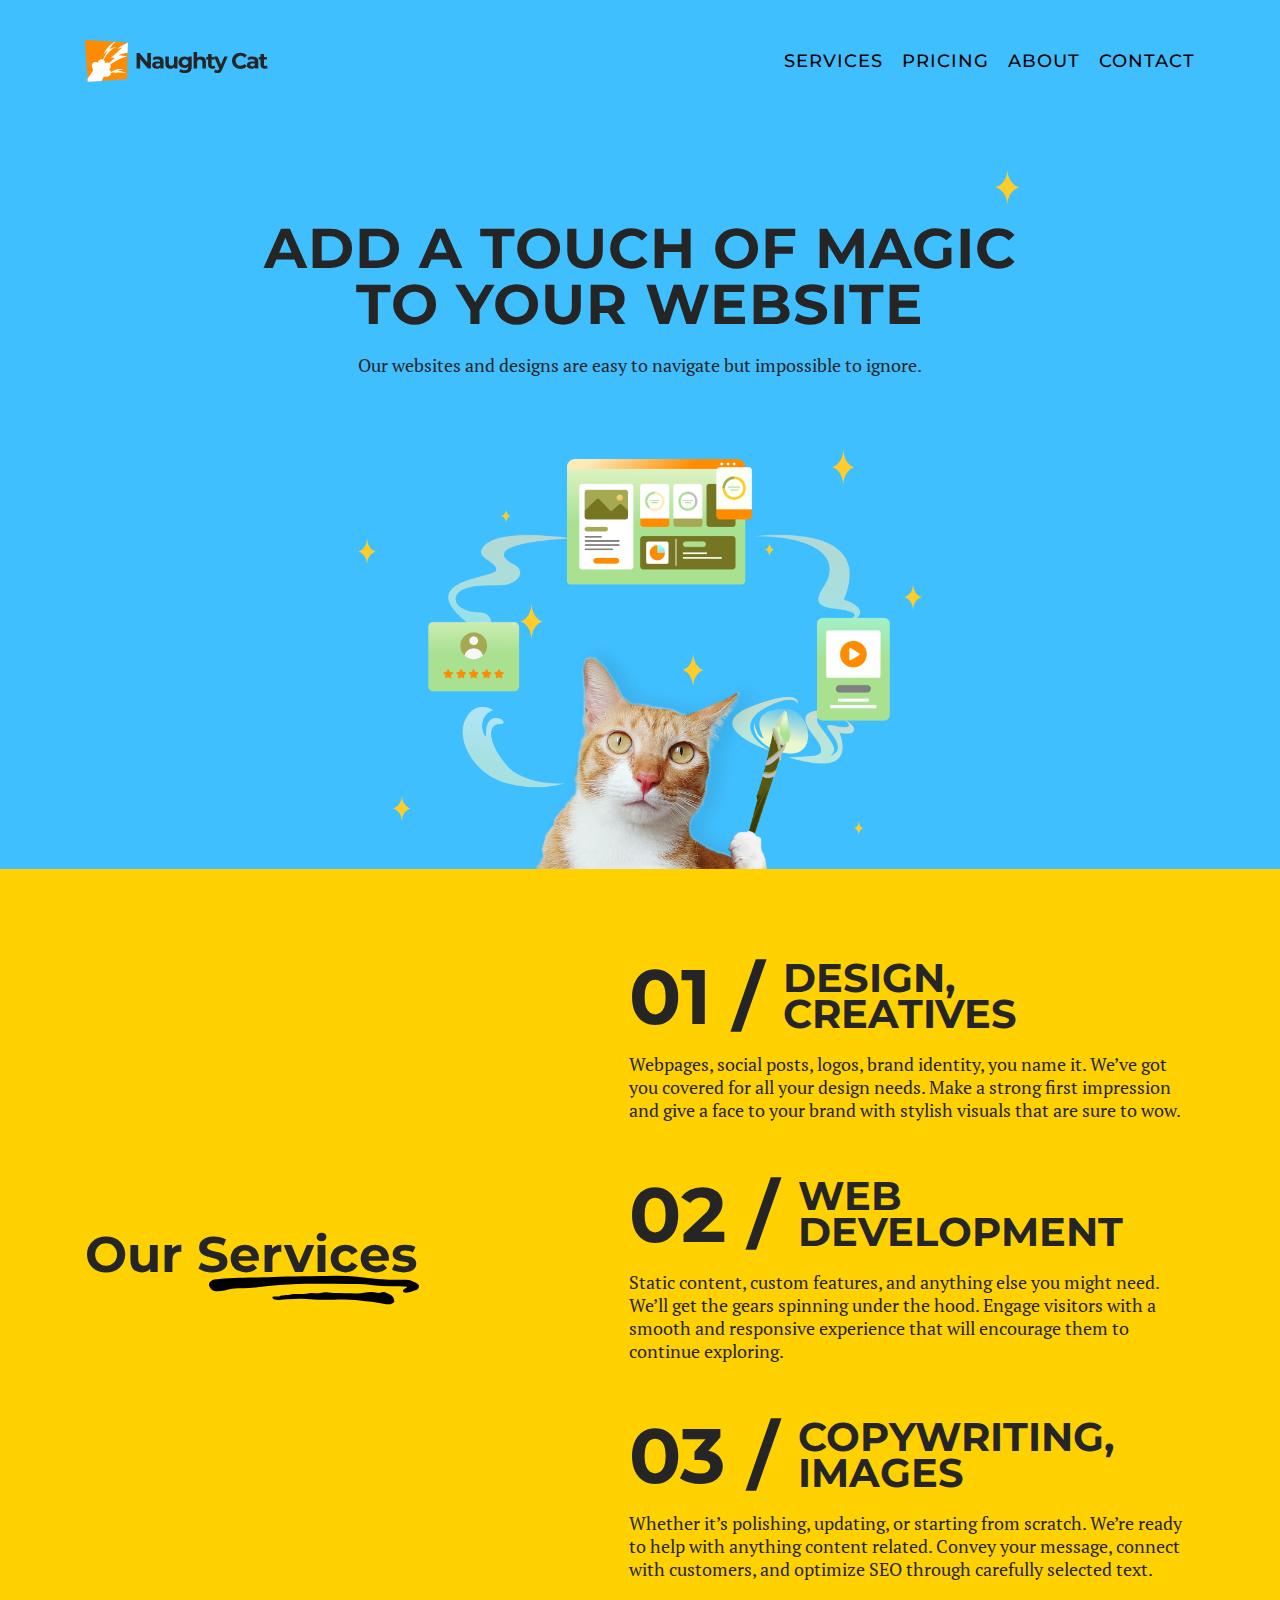
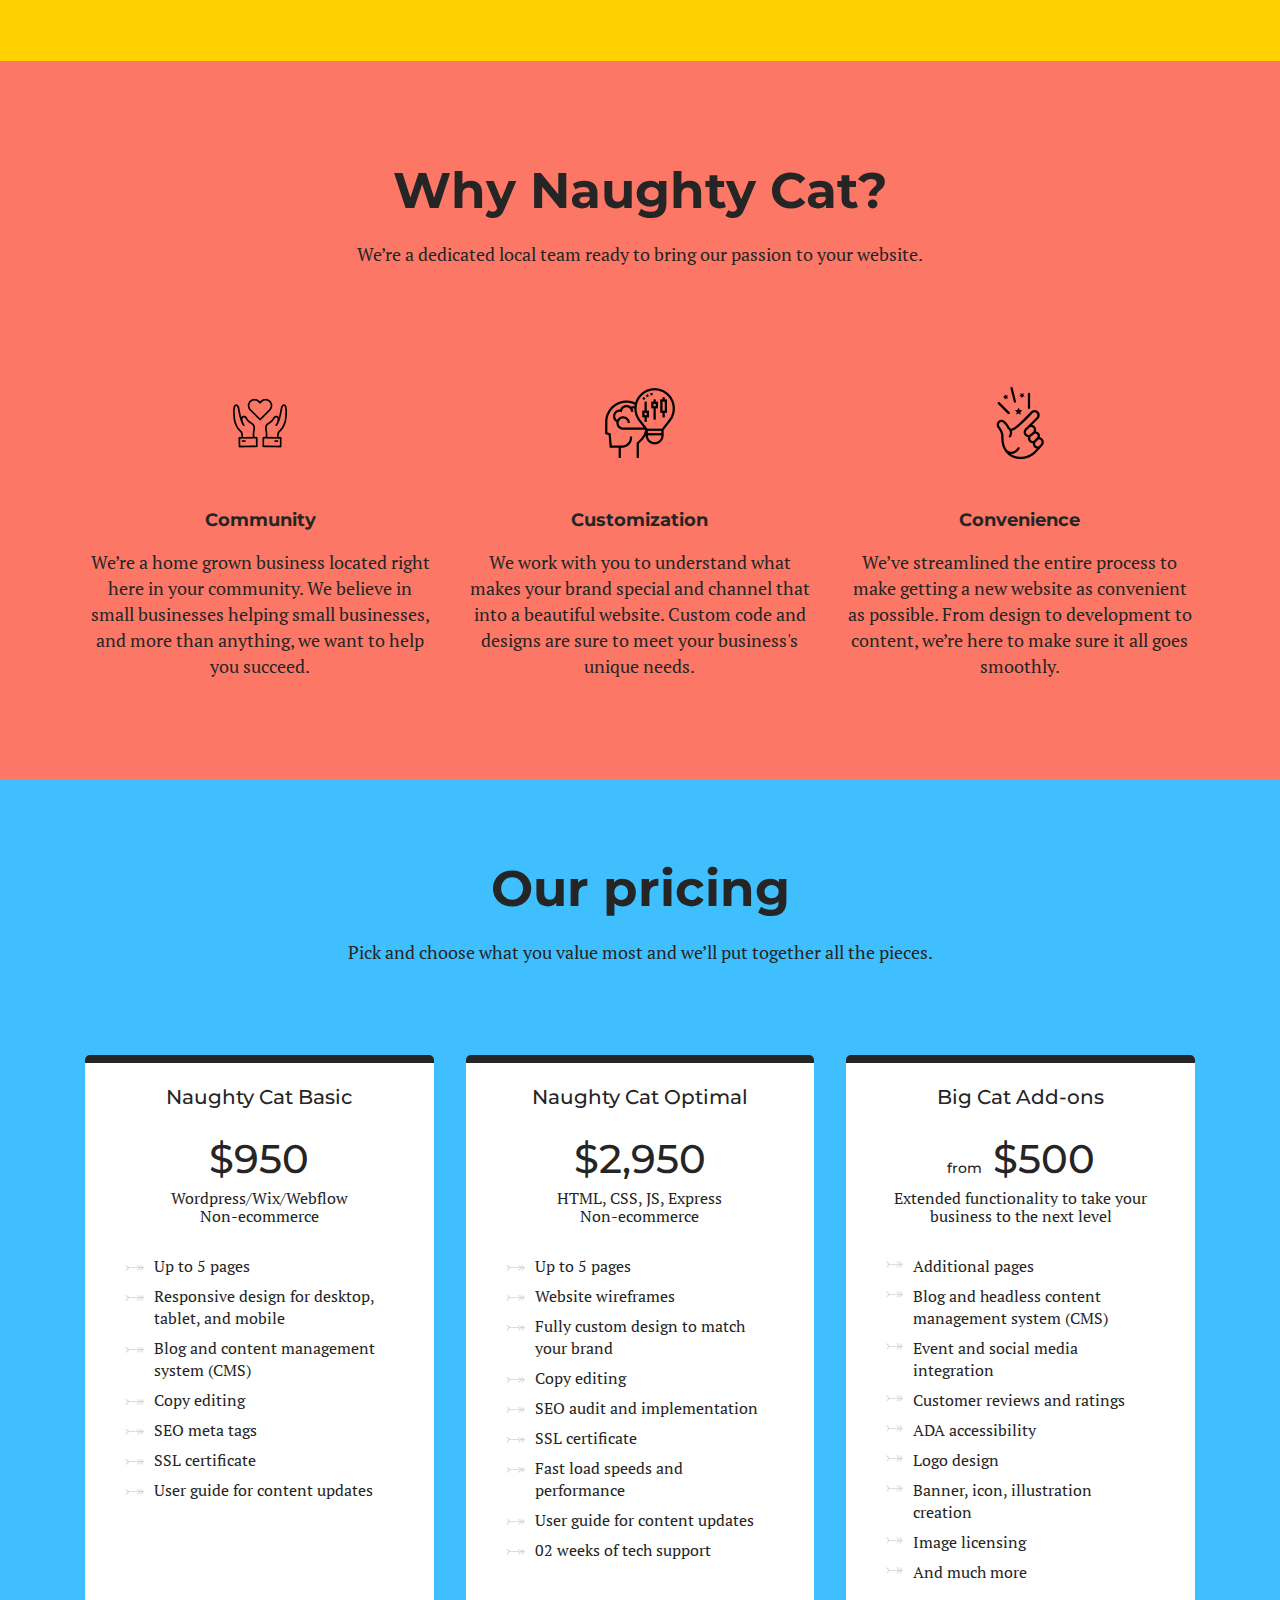
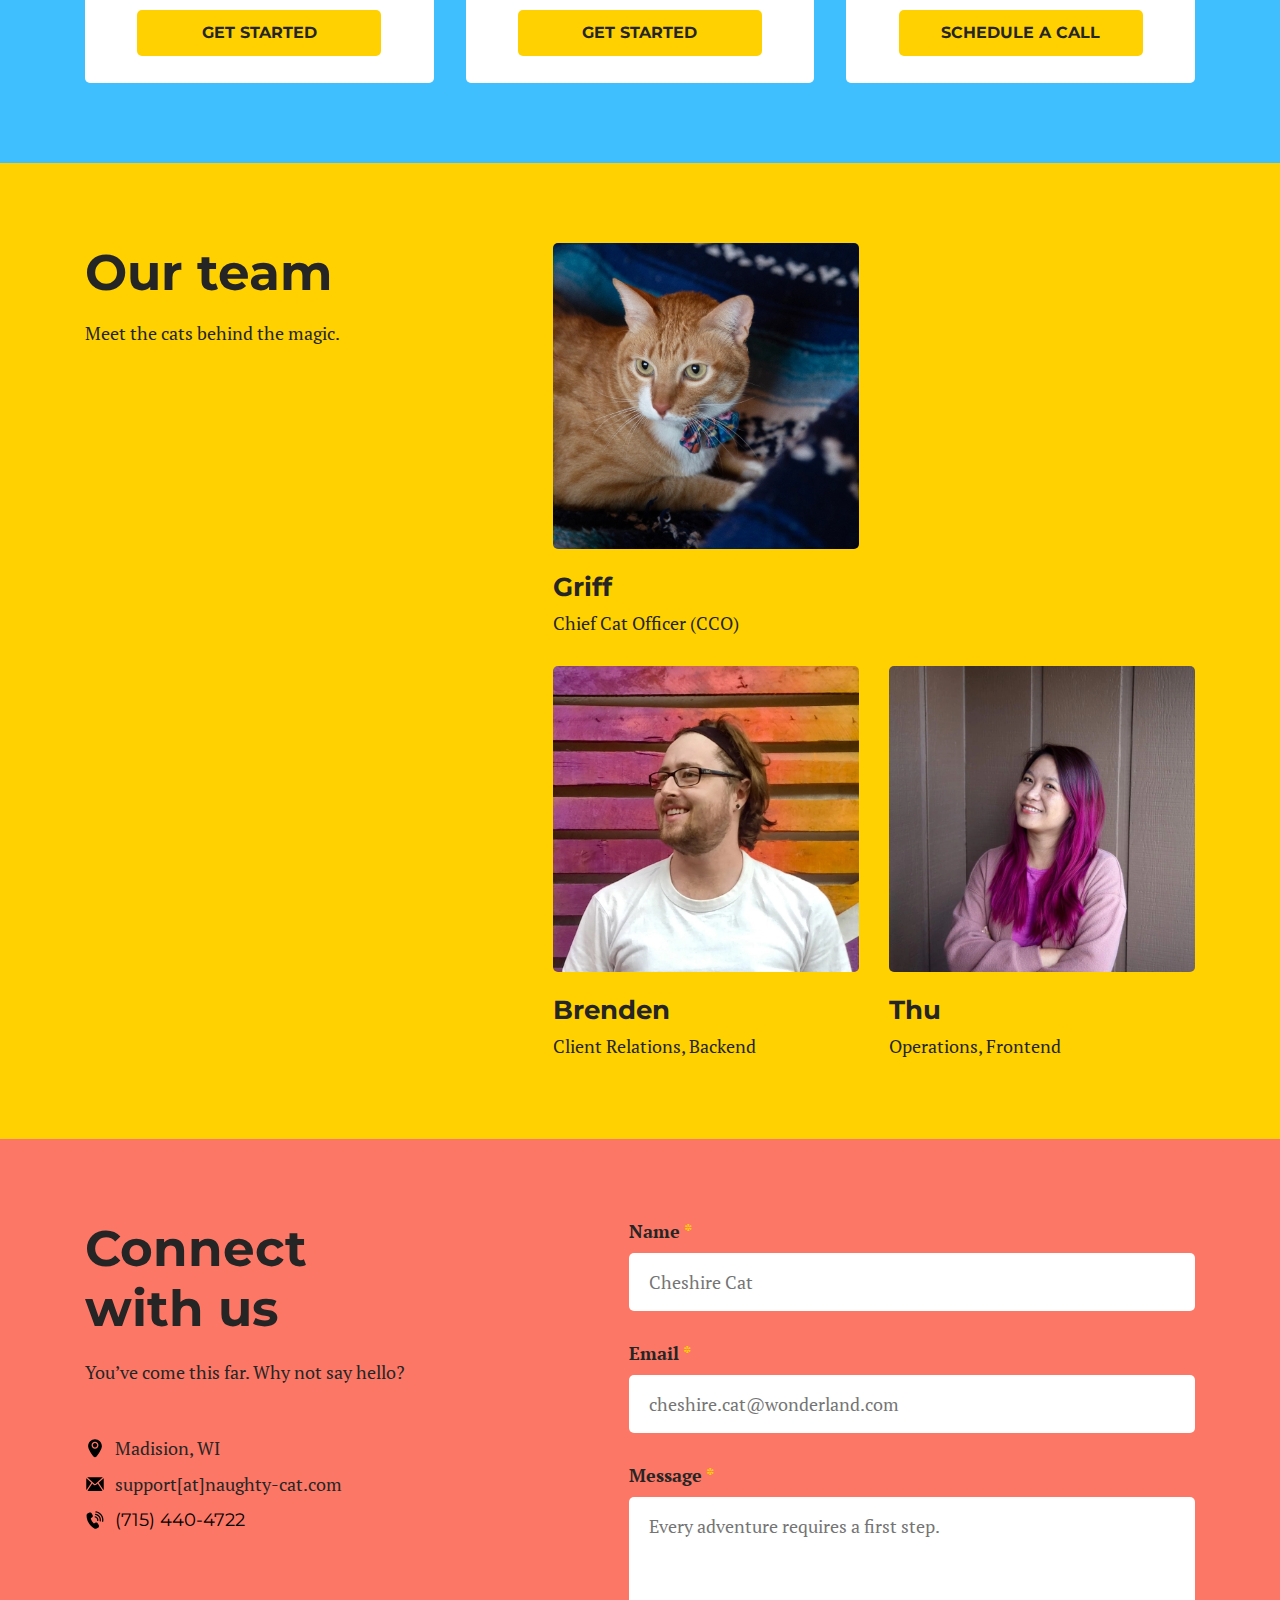
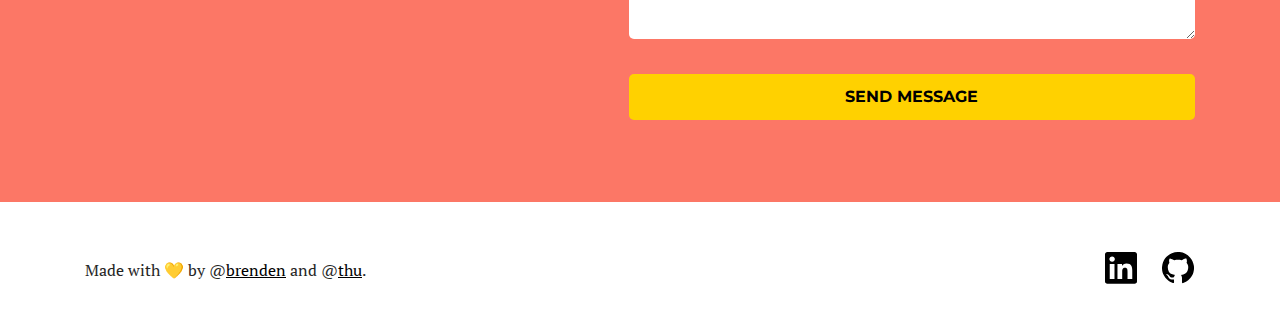
==== commit 7edd874f: "adjust mobile padding" ====
--- a/index.html
+++ b/index.html
@@ -42,7 +42,7 @@
   </head>
   <body>
     <!-- Header -->
-    <header >
+    <header>
       <div class="container">
         <a href="#" class="logo"
           ><img src="./assets/logo.svg" alt="naughty cat logo"
@@ -84,7 +84,7 @@
     <!-- Main -->
     <main>
       <!-- Hero -->
-      <section id="hero" >
+      <section id="hero">
         <div class="container">
           <div class="hero-left">
             <h1>Add <span>A Touch Of Magic</span> To Your Website</h1>
@@ -160,7 +160,7 @@
       <section id="whync">
         <div class="container">
           <div class="whync-heading">
-            <h2 >Why Naughty Cat?</h2>
+            <h2>Why Naughty Cat?</h2>
             <p>
               We’re a dedicated local team ready to bring our passion to your
               website.
@@ -208,7 +208,7 @@
       <section id="pricing">
         <div class="container">
           <div class="pricing-heading">
-            <h2 >Our pricing</h2>
+            <h2>Our pricing</h2>
             <p>
               Pick and choose what you value most and we’ll put together all the
               pieces.
@@ -323,8 +323,7 @@
       <section id="team">
         <div class="container">
           <div class="team-heading">
-            <div class="heading-under"><h2>Our team</h2></div>
-
+            <h2>Our team</h2>
             <p>Meet the cats behind the magic.</p>
           </div>
 
--- a/style.css
+++ b/style.css
@@ -225,8 +225,8 @@
     font-size: 40px;
   }
   h1 {
-    font-size: 30px;
-    line-height: 32px;
+    font-size: 40px;
+    line-height: 40px;
   }
   h2 {
     font-size: 26px;
@@ -437,7 +437,7 @@
   }
 }
 #whync {
-  padding: 100px 0 150px;
+  padding: 100px 0;
   text-align: center;
   background-color: #FC7766;
 }
@@ -472,9 +472,6 @@
 }
 
 @media screen and (max-width: 1150px) {
-  #whync {
-    padding: 100px 0;
-  }
   .whync-heading p {
     margin-top: 15px;
   }
@@ -903,7 +900,7 @@
 }
 @media screen and (max-width: 720px) {
   #contact {
-    padding: 70px 0 180px 0;
+    padding: 70px 0 200px 0;
   }
   #contact .container {
     flex-direction: column;
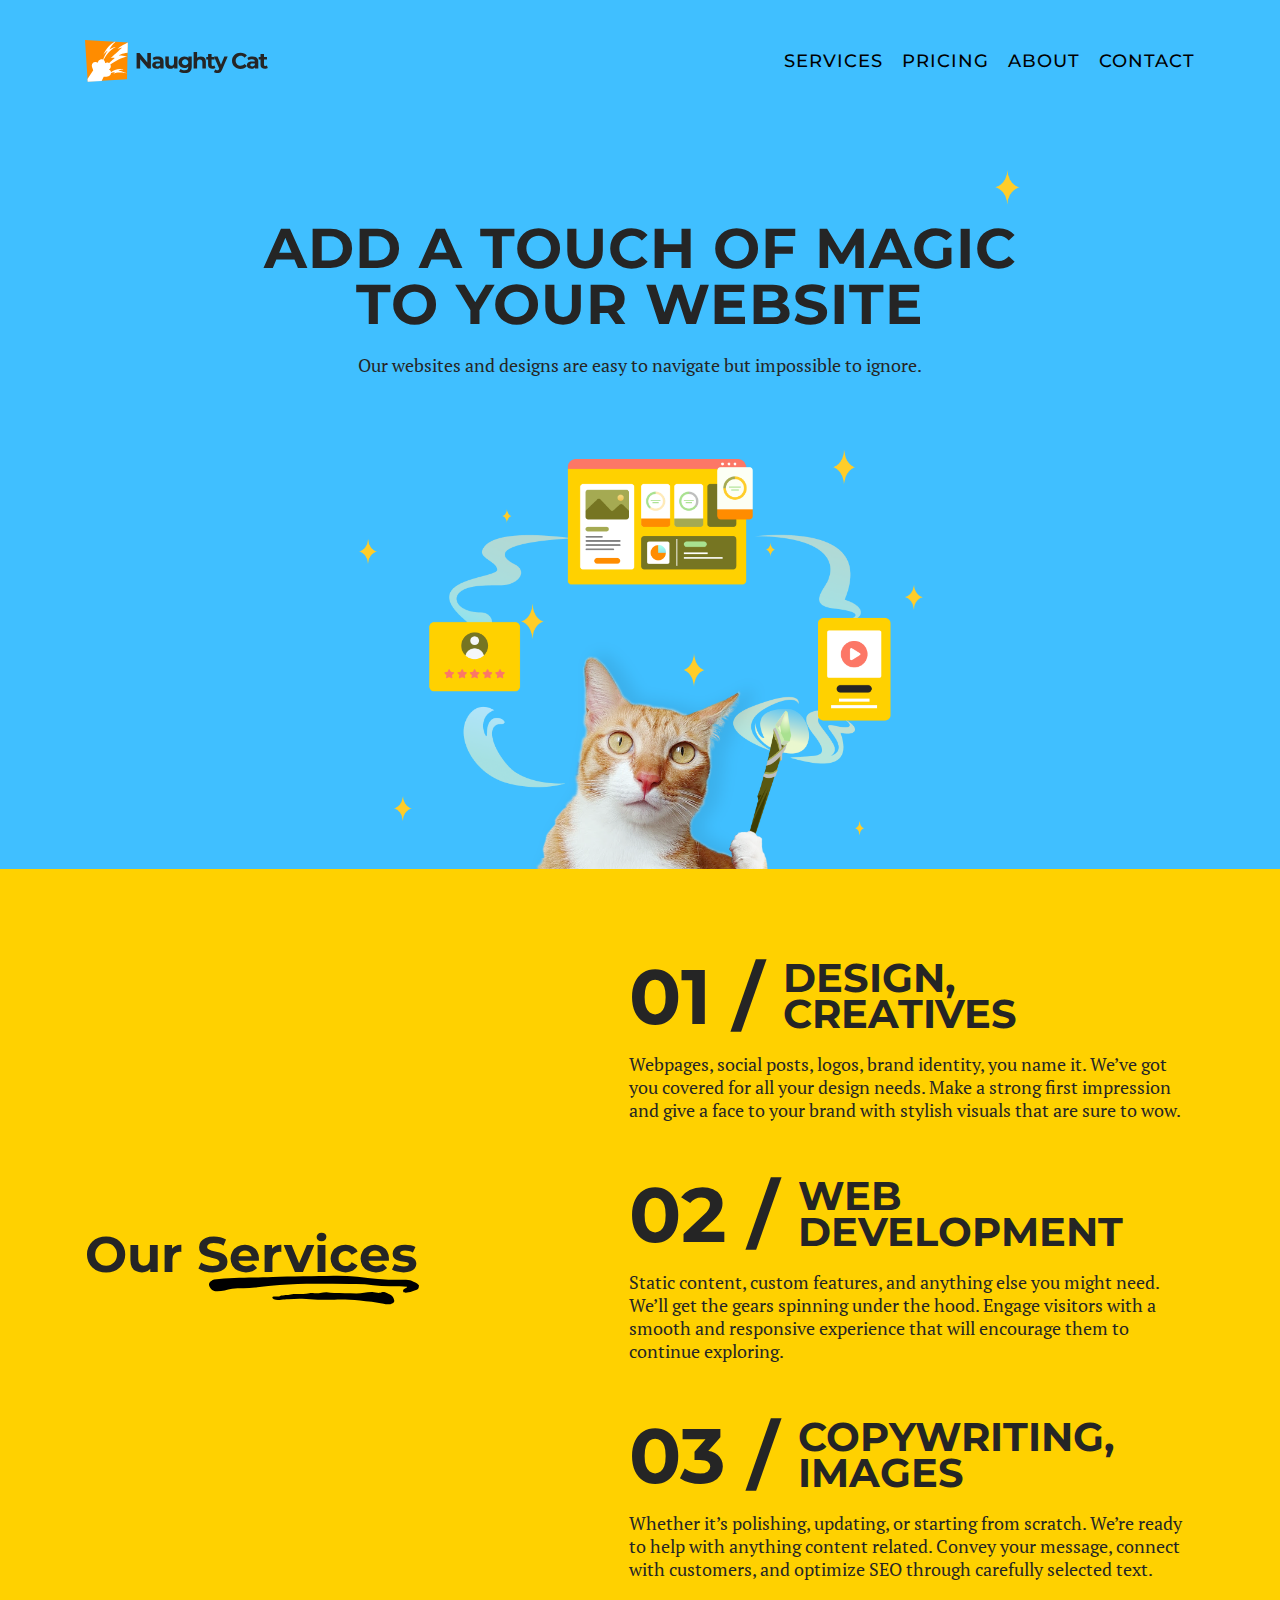
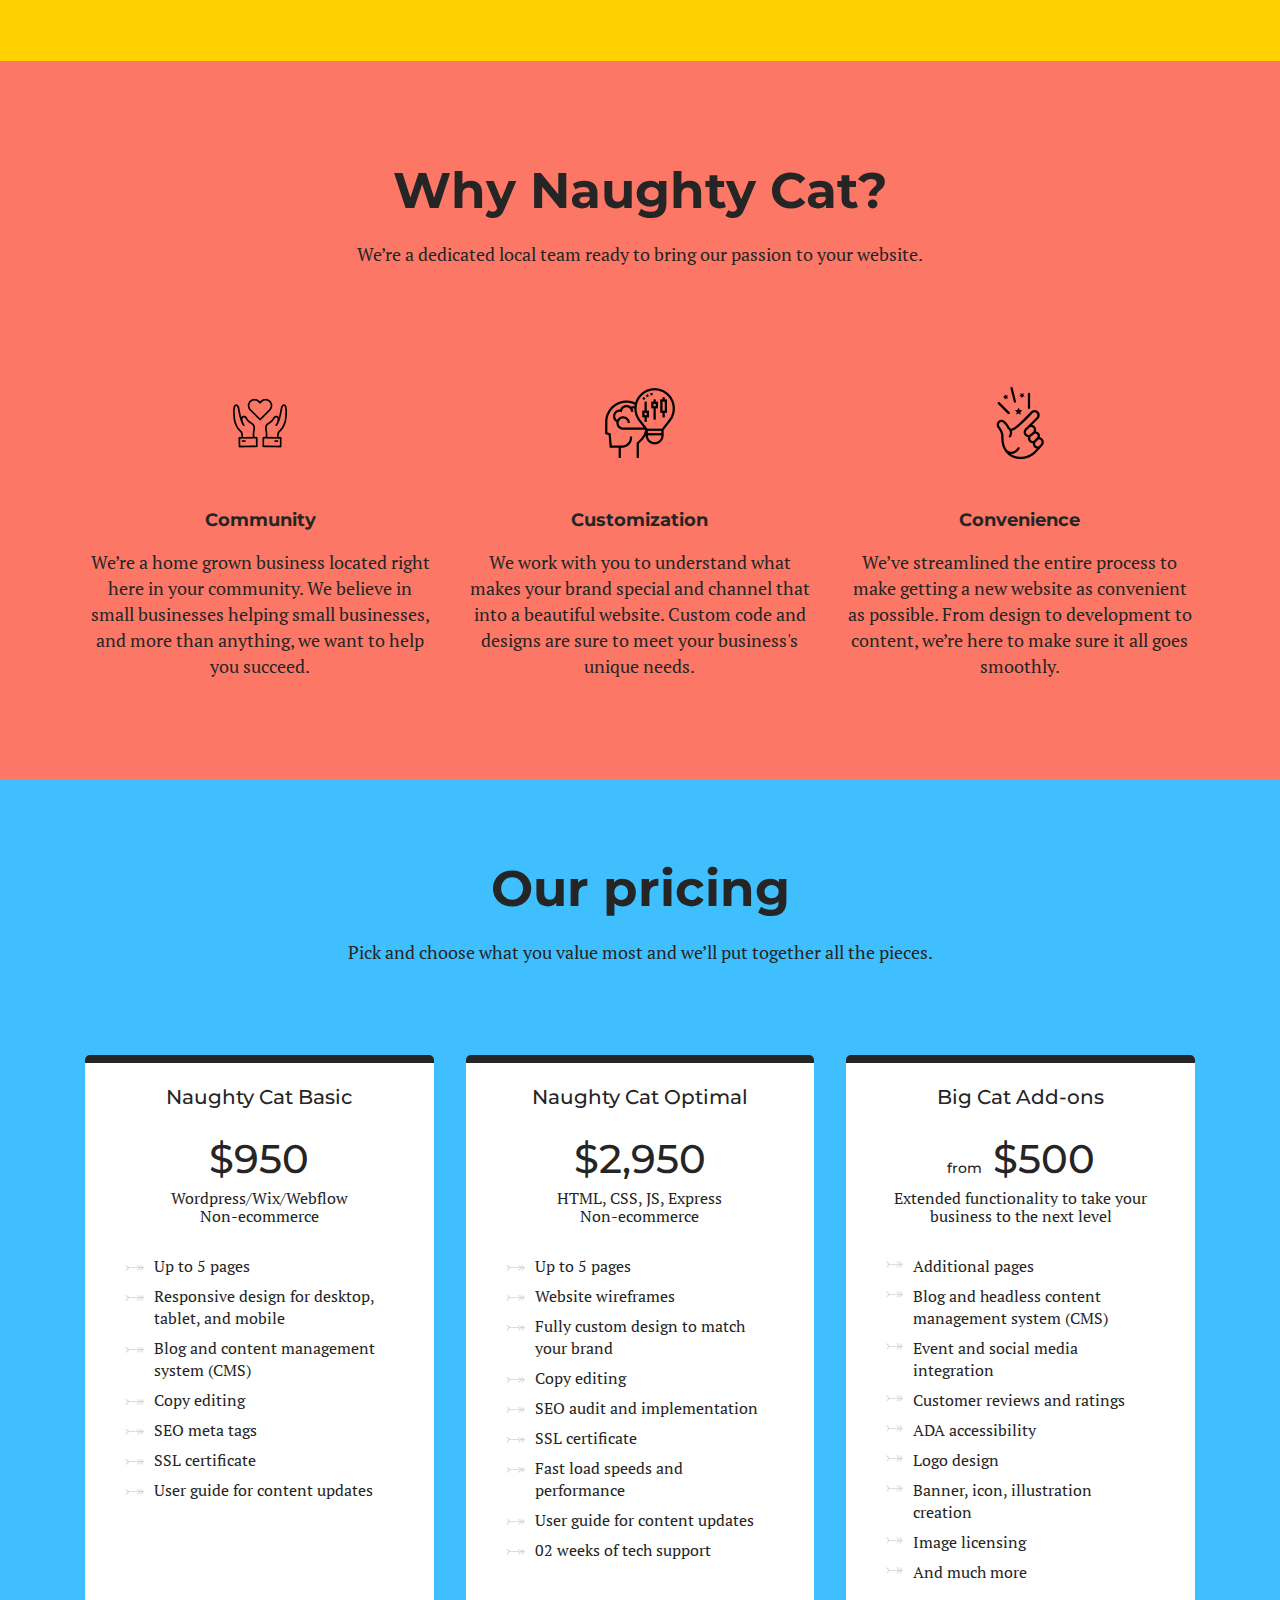
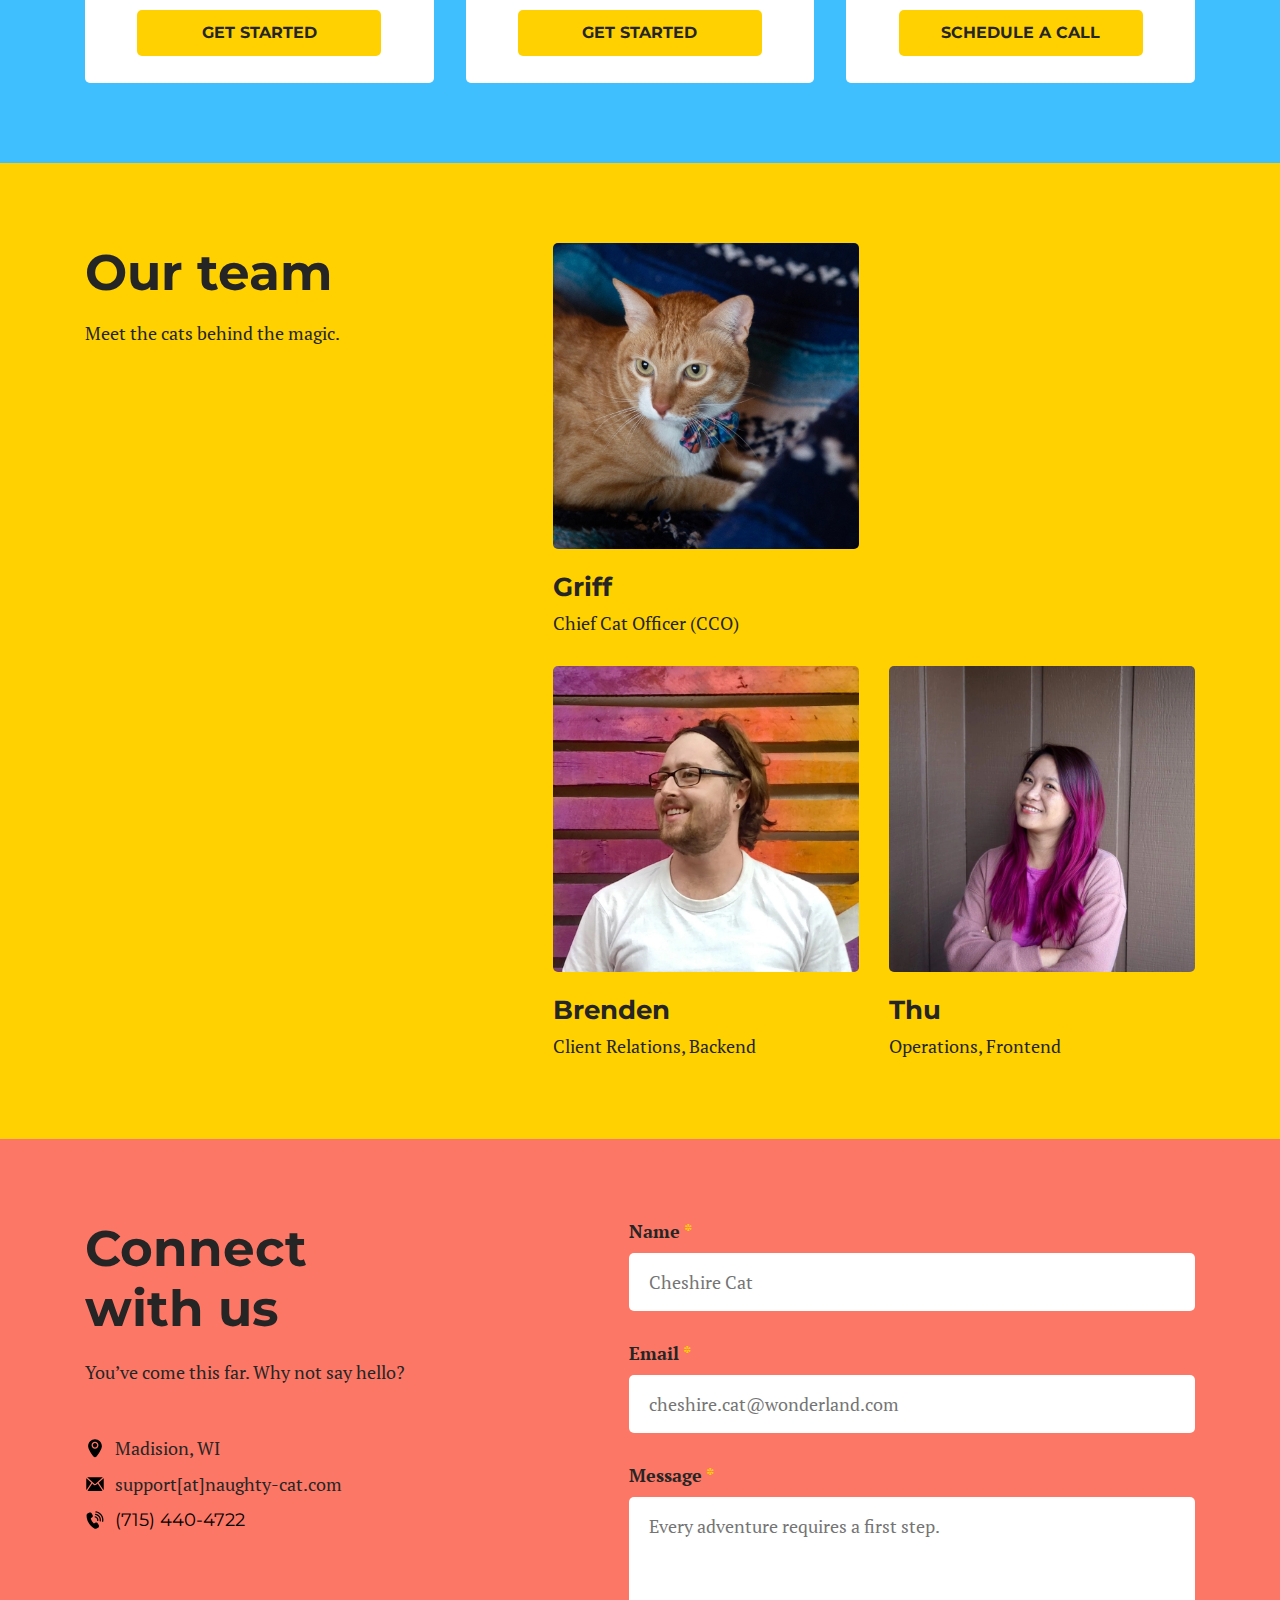
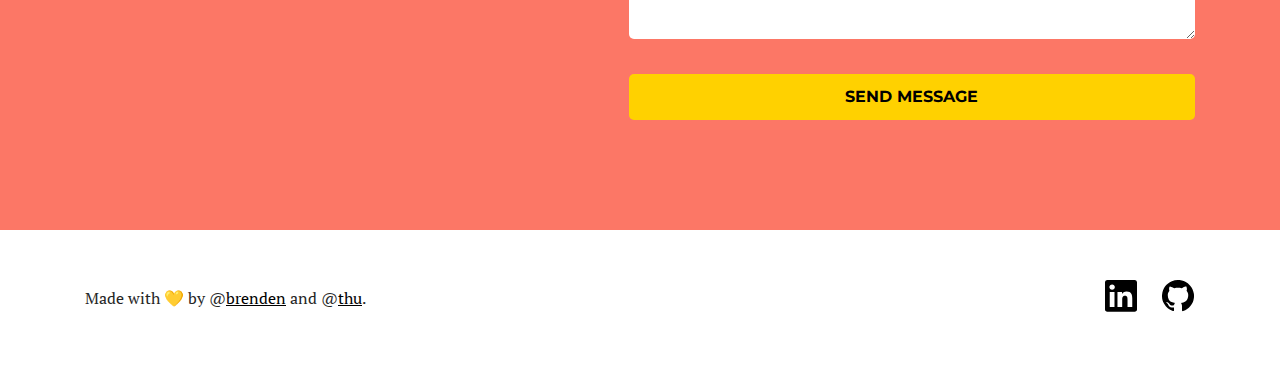
==== commit 569e3125: "add section scroll effect" ====
--- a/index.html
+++ b/index.html
@@ -559,7 +559,7 @@
 
     <!-- Footer -->
     <footer>
-      <div class="container">
+      <section class="container">
         <p>
           Made with 💛 by @<a target="_blank" href="https://brendengerber.com/"
             >brenden</a
@@ -601,7 +601,7 @@
             </svg>
           </a>
         </div>
-      </div>
+      </section>
     </footer>
     <script src="./script.js"></script>
   </body>
--- a/style.css
+++ b/style.css
@@ -11,6 +11,19 @@
   font-family: "PT Serif", serif;
   position: relative;
   color: #252525;
+}
+
+html {
+  scroll-snap-type: y mandatory;
+}
+
+html, body, section {
+  block-size: 100%;
+}
+
+section {
+  scroll-snap-align: start;
+  scroll-snap-stop: always;
 }
 
 h1, h2, h3, h4, h5, h6 {
@@ -204,15 +217,15 @@
     right: 0;
   }
   .overlay {
-    height: 0;
-    width: 100%;
+    height: 100%;
+    width: 0;
     position: fixed;
     z-index: 2;
     left: 0;
     top: 0;
     background-color: #40bfff;
     overflow-x: hidden;
-    transition: 0.5s;
+    transition: 0.2s;
   }
   #header-nav.active, .close-menu.active {
     display: block;
@@ -226,7 +239,7 @@
   }
   h1 {
     font-size: 40px;
-    line-height: 40px;
+    line-height: 45px;
   }
   h2 {
     font-size: 26px;
@@ -778,7 +791,7 @@
 }
 #contact {
   background-color: #FC7766;
-  padding: 80px 0 180px 0;
+  padding: 80px 0;
 }
 
 #contact h2 {
@@ -884,7 +897,7 @@
 
 @media screen and (max-width: 1150px) {
   #contact {
-    padding: 100px 0 120px 0;
+    padding: 100px 0;
   }
   #contact h3 {
     margin-bottom: 15px;
@@ -900,7 +913,7 @@
 }
 @media screen and (max-width: 720px) {
   #contact {
-    padding: 70px 0 200px 0;
+    padding: 70px 0;
   }
   #contact .container {
     flex-direction: column;
@@ -923,10 +936,6 @@
   }
 }
 footer {
-  height: 128px;
-  position: absolute;
-  bottom: 0;
-  width: 100%;
   background-color: white;
 }
 
@@ -937,7 +946,8 @@
 
 footer .container {
   align-items: center;
-  margin-top: 50px;
+  padding-top: 50px;
+  padding-bottom: 50px;
 }
 
 footer a, footer p {
@@ -963,26 +973,22 @@
 }
 
 @media screen and (max-width: 1150px) {
-  footer {
-    height: 80px;
-  }
   footer .container {
-    margin-top: 26px;
+    padding-top: 25px;
+    padding-bottom: 25px;
   }
   .socials img {
     width: 32px;
   }
 }
 @media screen and (max-width: 720px) {
-  footer {
-    height: 150px;
-  }
   footer .container {
     flex-direction: column-reverse;
     text-align: center;
-    margin-top: 40px;
-  }
-  footer .socials {
+    padding-top: 40px;
+    padding-bottom: 40px;
+  }
+  .socials {
     margin-bottom: 20px;
   }
 }
@@ -1008,6 +1014,16 @@
   opacity: 0.7;
 }
 
+.thankyou-footer .container {
+  position: absolute;
+  width: 100%;
+  margin-right: auto;
+  margin-left: auto;
+  left: 0;
+  right: 0;
+  bottom: 0;
+}
+
 @media screen and (max-width: 720px) {
   #thank-you h1 {
     font-size: 30px;
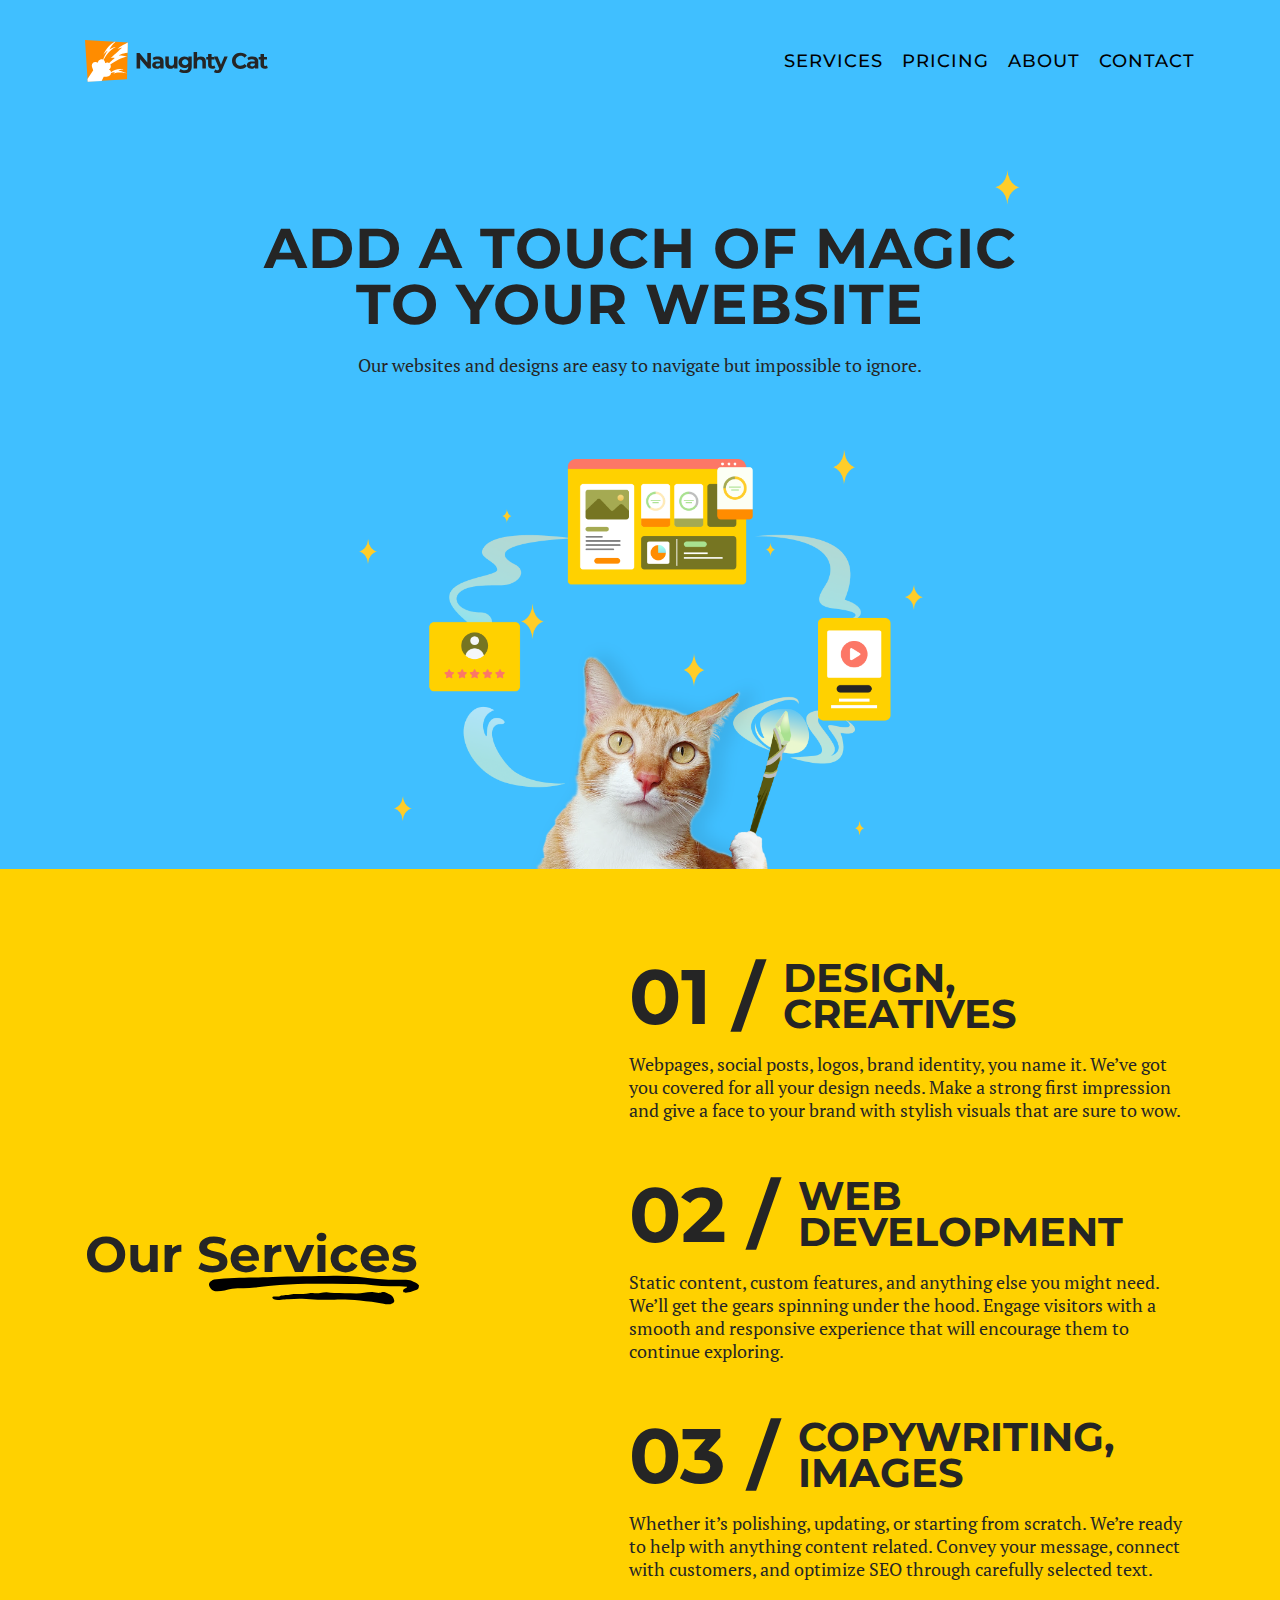
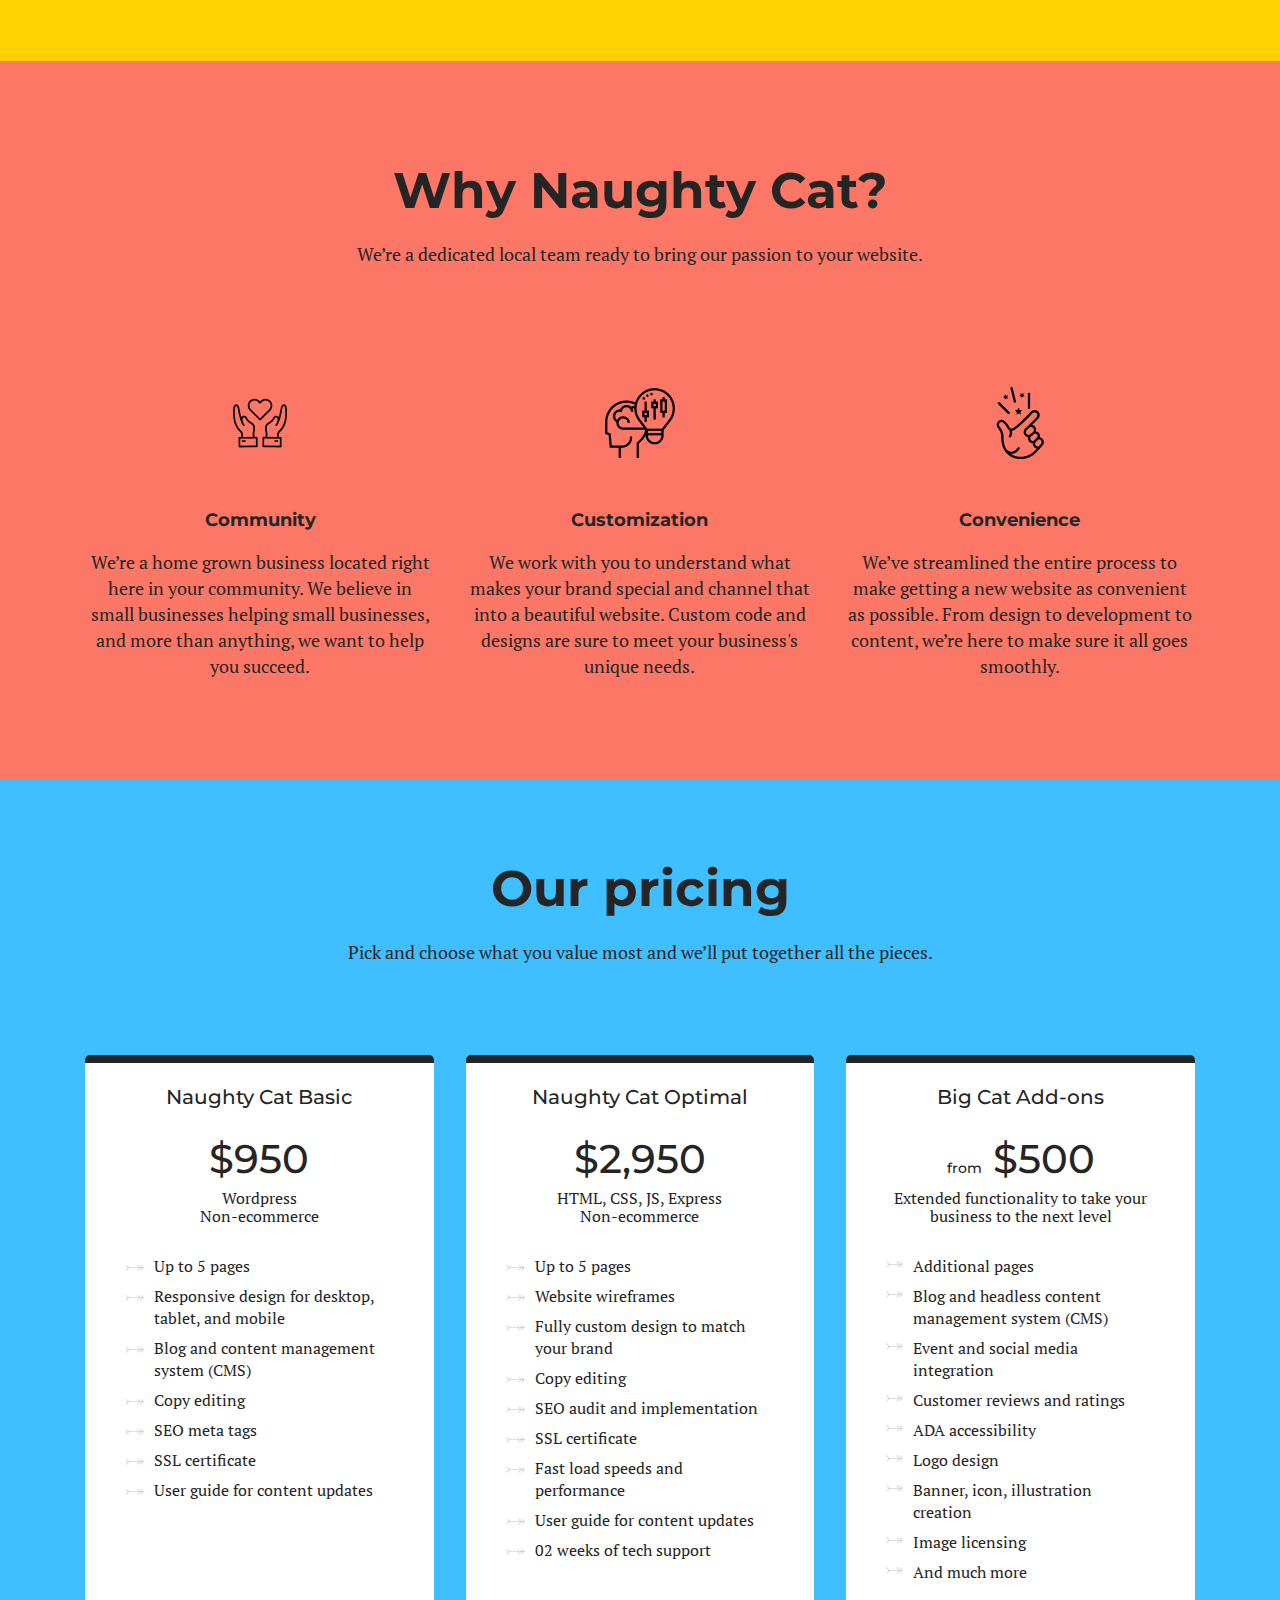
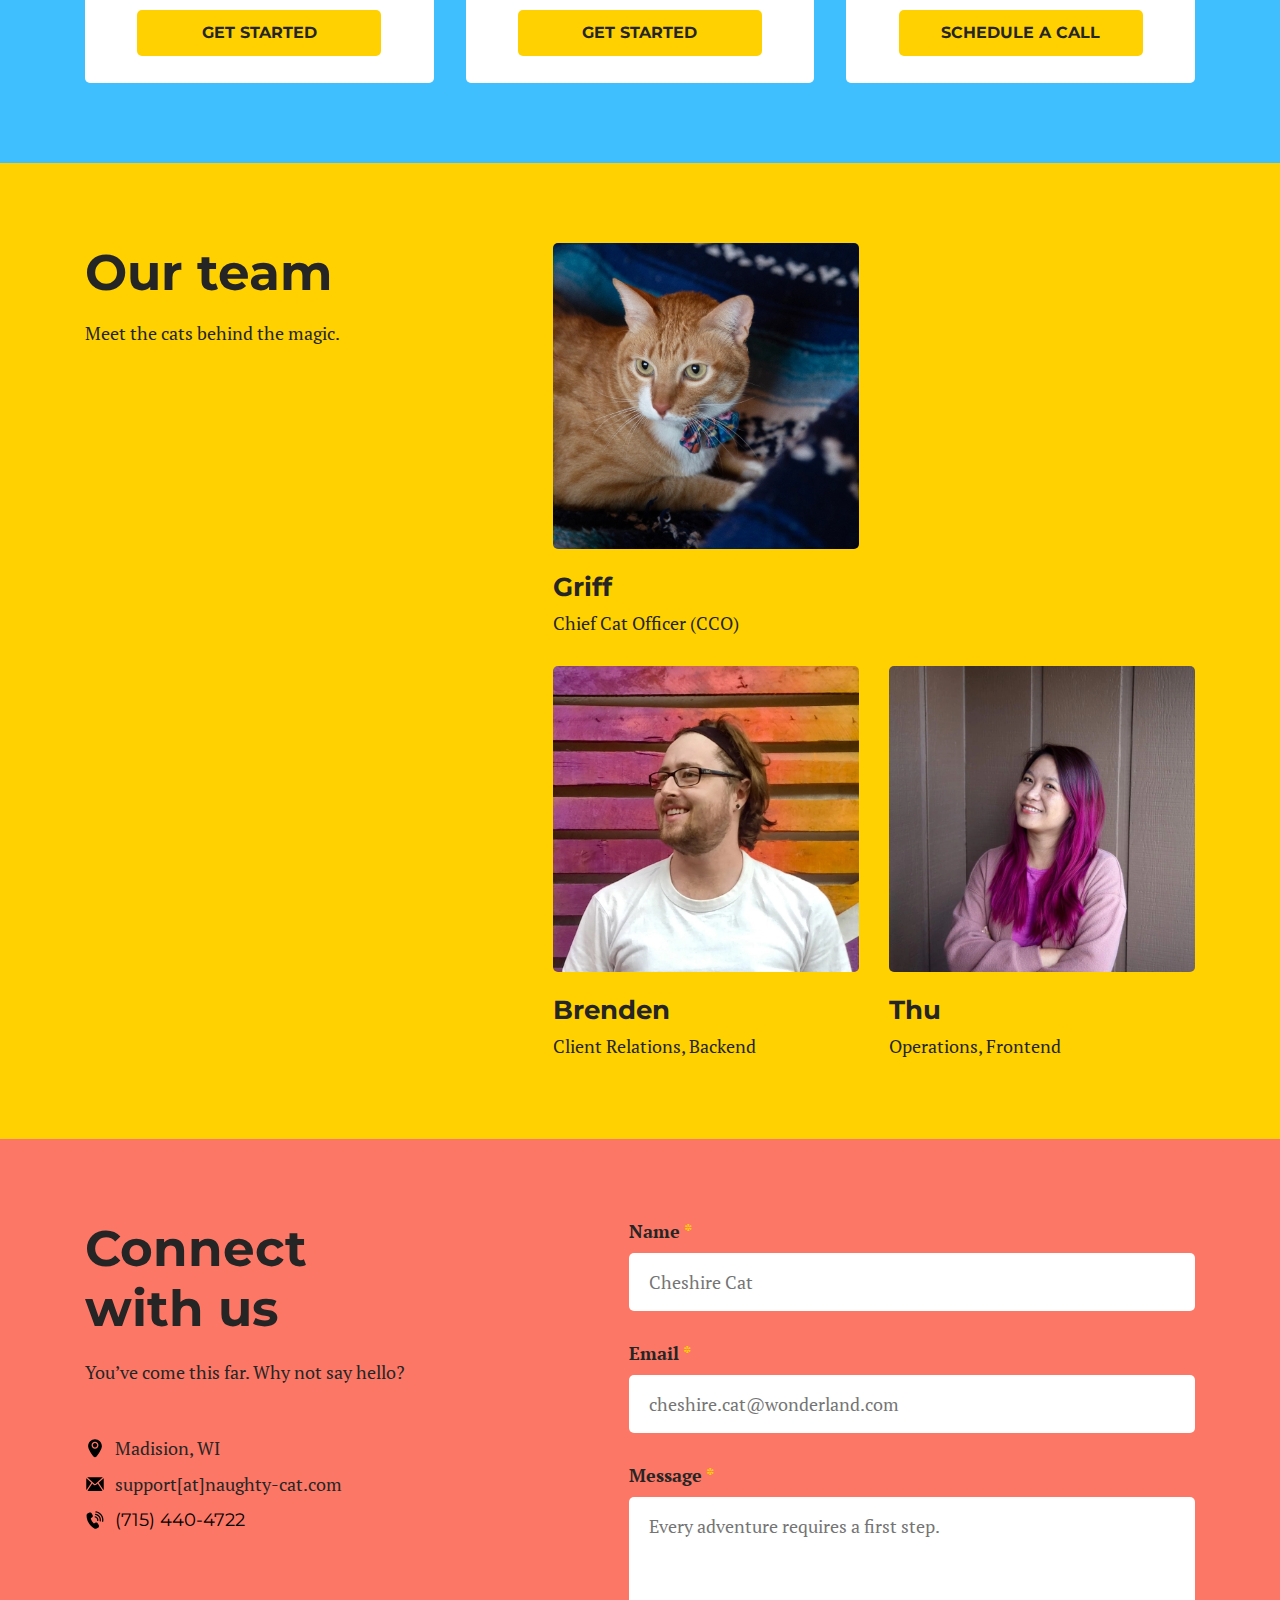
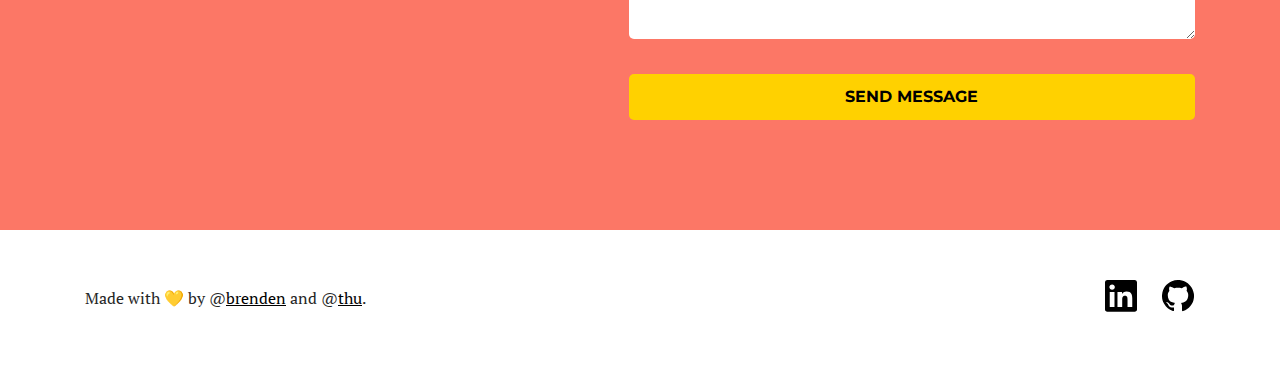
==== commit 4be2cd1f: "change mobile menu font size" ====
--- a/index.html
+++ b/index.html
@@ -221,7 +221,7 @@
               <div class="pricing-card-top">
                 <h3>Naughty Cat Basic</h3>
                 <h4>$950</h4>
-                <p>Wordpress/Wix/Webflow <br />Non-ecommerce</p>
+                <p>Wordpress<br />Non-ecommerce</p>
               </div>
 
               <div class="pricing-card-bottom">
--- a/style.css
+++ b/style.css
@@ -232,10 +232,15 @@
     z-index: 2;
   }
   #header-nav.active {
-    margin-top: 50vh;
+    margin-top: 90vh;
     display: flex;
     flex-direction: column;
-    font-size: 40px;
+  }
+  #header-nav.active a {
+    font-size: 25px;
+  }
+  #header-nav.active span {
+    margin-bottom: 30px;
   }
   h1 {
     font-size: 40px;
@@ -515,7 +520,7 @@
     max-width: 40ch;
   }
   .whync-card:not(:last-child) {
-    margin-bottom: 50px;
+    margin-bottom: 40px;
   }
 }
 #pricing {
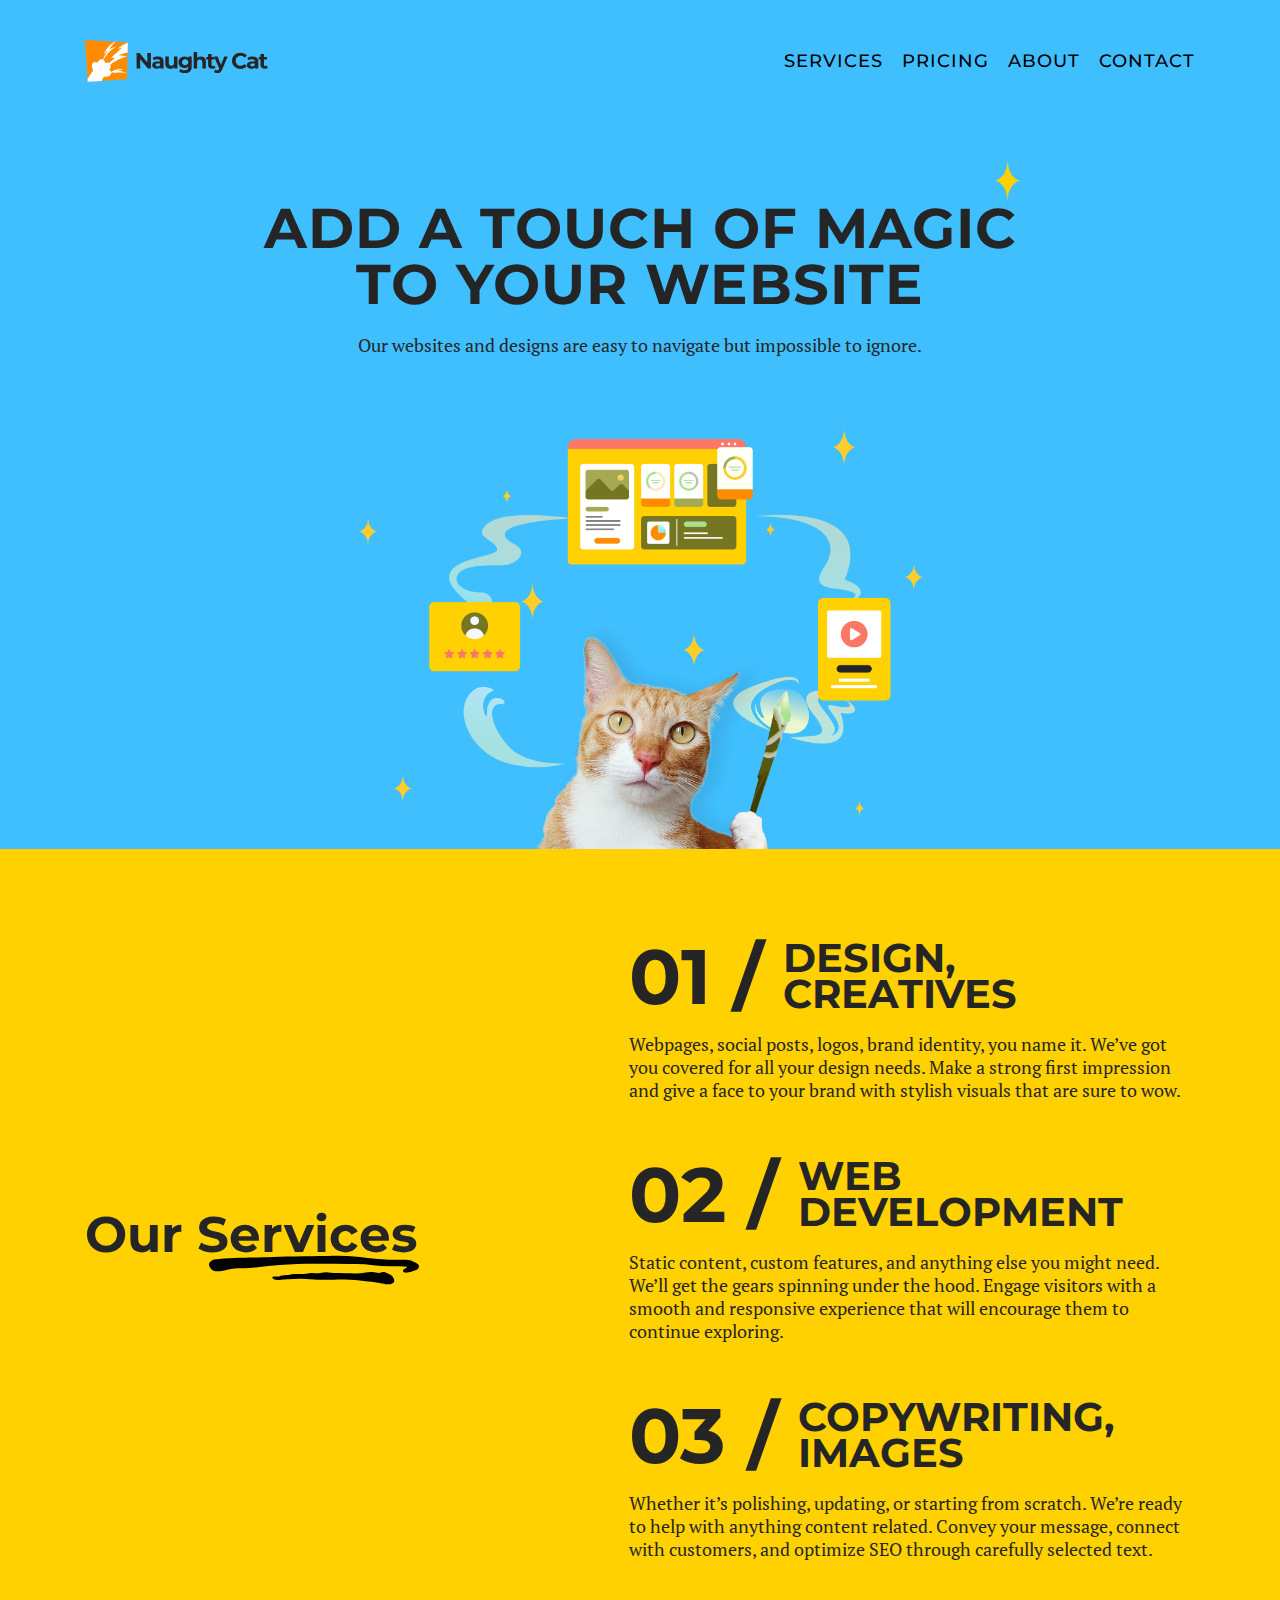
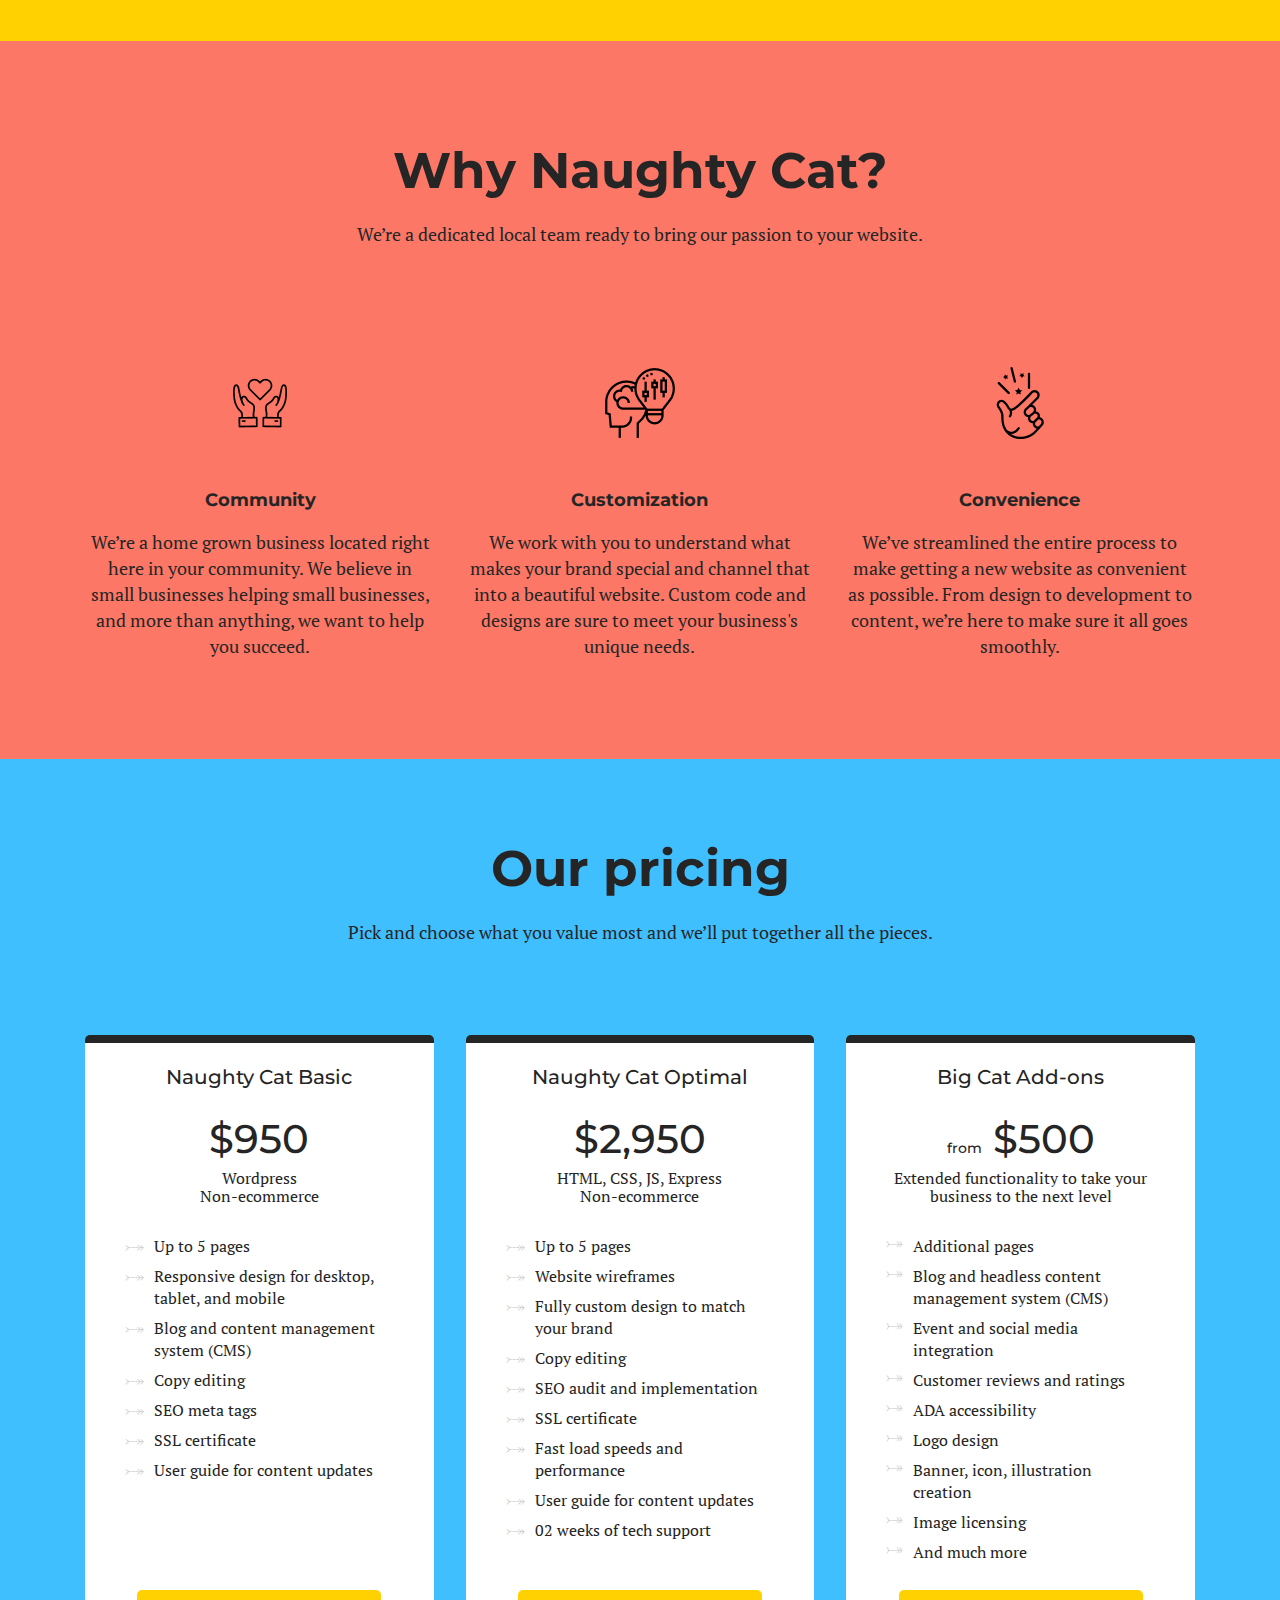
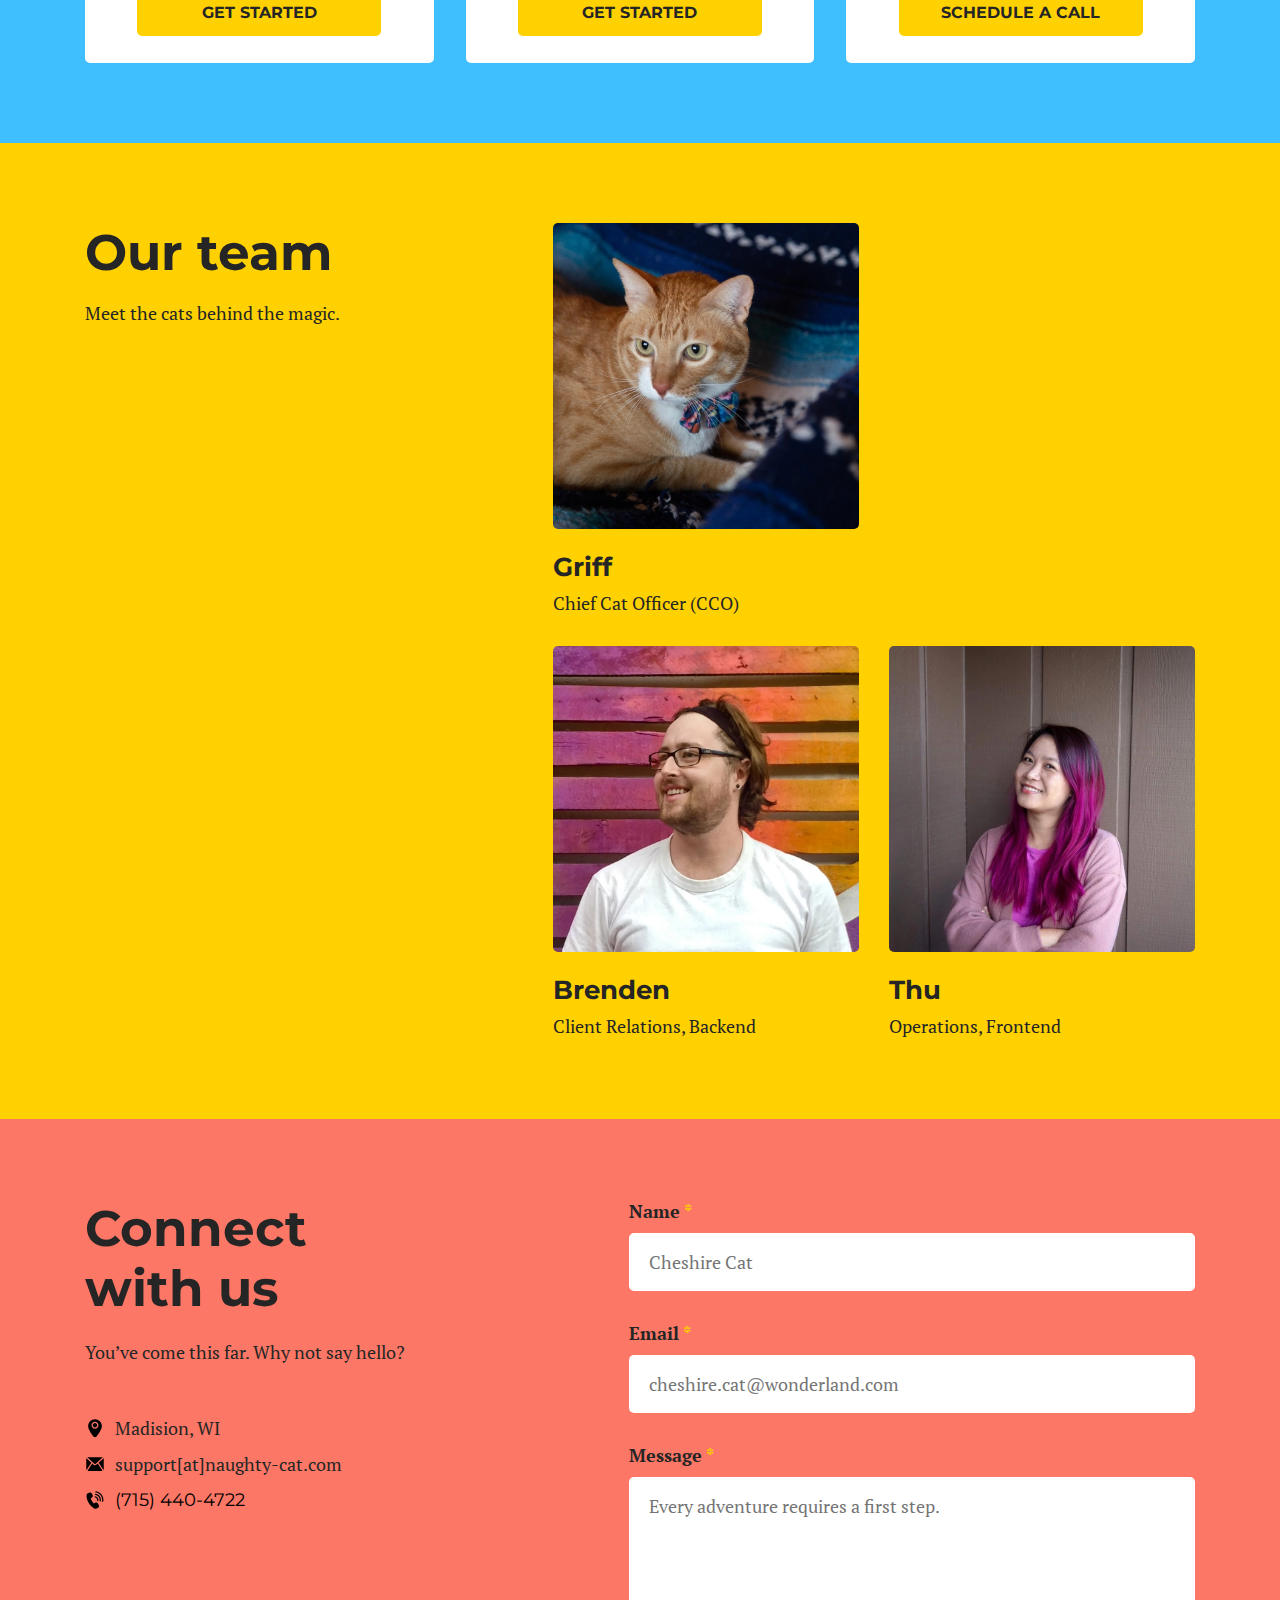
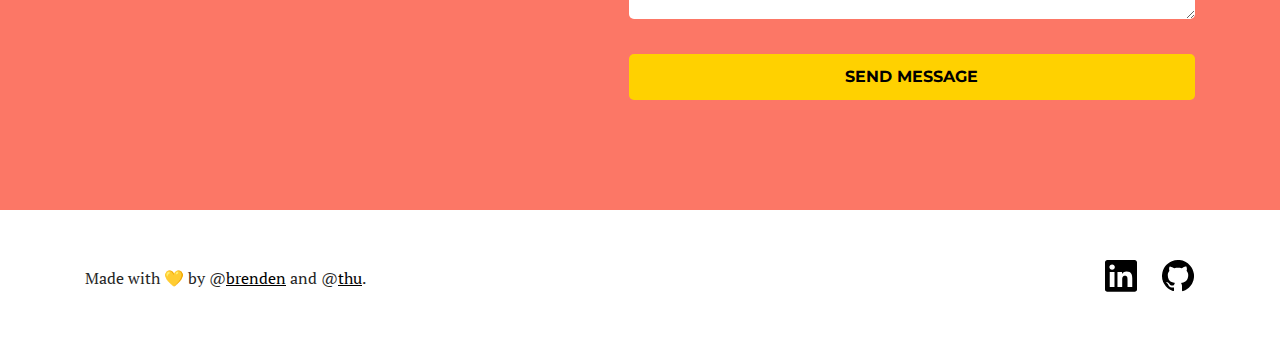
==== commit a562b522: "add star animation" ====
--- a/index.html
+++ b/index.html
@@ -87,6 +87,10 @@
       <section id="hero">
         <div class="container">
           <div class="hero-left">
+            <svg class="star" width="38" height="61" viewBox="0 0 38 61" fill="none" xmlns="http://www.w3.org/2000/svg">
+<path d="M37.5027 30.8535H37.7831C28.5321 28.304 21.5239 18.6521 19.982 6.45064L19.2812 0.987305L18.5804 6.08642C17.0386 18.2879 9.89014 27.9398 0.639218 30.4893H0.358887C9.6098 33.0389 16.7582 42.6908 18.3001 54.7101L19.0009 60.1734L19.7017 55.0743C21.2435 43.055 28.2518 33.4031 37.5027 30.8535Z" fill="#FFD100"/>
+</svg>
+
             <h1>Add <span>A Touch Of Magic</span> To Your Website</h1>
             <p>
               Our websites and designs are easy to navigate but impossible to
--- a/style.css
+++ b/style.css
@@ -11,19 +11,6 @@
   font-family: "PT Serif", serif;
   position: relative;
   color: #252525;
-}
-
-html {
-  scroll-snap-type: y mandatory;
-}
-
-html, body, section {
-  block-size: 100%;
-}
-
-section {
-  scroll-snap-align: start;
-  scroll-snap-stop: always;
 }
 
 h1, h2, h3, h4, h5, h6 {
@@ -232,7 +219,7 @@
     z-index: 2;
   }
   #header-nav.active {
-    margin-top: 90vh;
+    margin-top: 80vh;
     display: flex;
     flex-direction: column;
   }
@@ -268,7 +255,7 @@
 }
 
 #hero .container {
-  padding-top: 170px;
+  padding-top: 200px;
   display: flex;
   flex-direction: column;
   align-items: center;
@@ -286,15 +273,32 @@
 }
 
 .hero-left {
-  background-image: url("./assets/star.png");
-  background-repeat: no-repeat;
-  background-position: top right;
-  background-size: 25px 35px;
   text-align: center;
-  z-index: 1;
-  padding-top: 50px;
-}
-
+  position: relative;
+}
+
+.star {
+  width: 25px;
+  position: absolute;
+  right: 0;
+  top: -50px;
+  animation: twinkle 1s infinite;
+}
+
+@keyframes twinkle {
+  from {
+    transform: scale(1);
+    opacity: 1;
+  }
+  50% {
+    transform: scale(0.75);
+    opacity: 0.5;
+  }
+  to {
+    transform: scale(1);
+    opacity: 1;
+  }
+}
 .hero-right img {
   width: 60%;
   margin-left: auto;
@@ -313,10 +317,9 @@
   #hero p {
     margin: 20px 0 50px 0;
   }
-  .hero-left {
-    padding-top: 40px;
-    background-size: 20px 30px;
-    background-position: top right 20px;
+  .star {
+    width: 25px;
+    top: -50px;
   }
   .hero-right img {
     width: 80%;
@@ -324,15 +327,17 @@
 }
 @media screen and (max-width: 720px) {
   #hero .container {
-    padding-top: 130px;
+    padding-top: 160px;
   }
   #hero p {
     margin: 15px auto;
   }
   .hero-left {
     margin-bottom: 30px;
-    padding-top: 30px;
-    background-size: 15px 20px;
+  }
+  .star {
+    width: 20px;
+    top: -40px;
   }
   .hero-right img {
     width: 130%;
@@ -346,10 +351,6 @@
   }
   #hero p {
     max-width: 40ch;
-  }
-  .hero-left {
-    padding-top: 25px;
-    background-size: 18px 24px;
   }
 }
 #services {
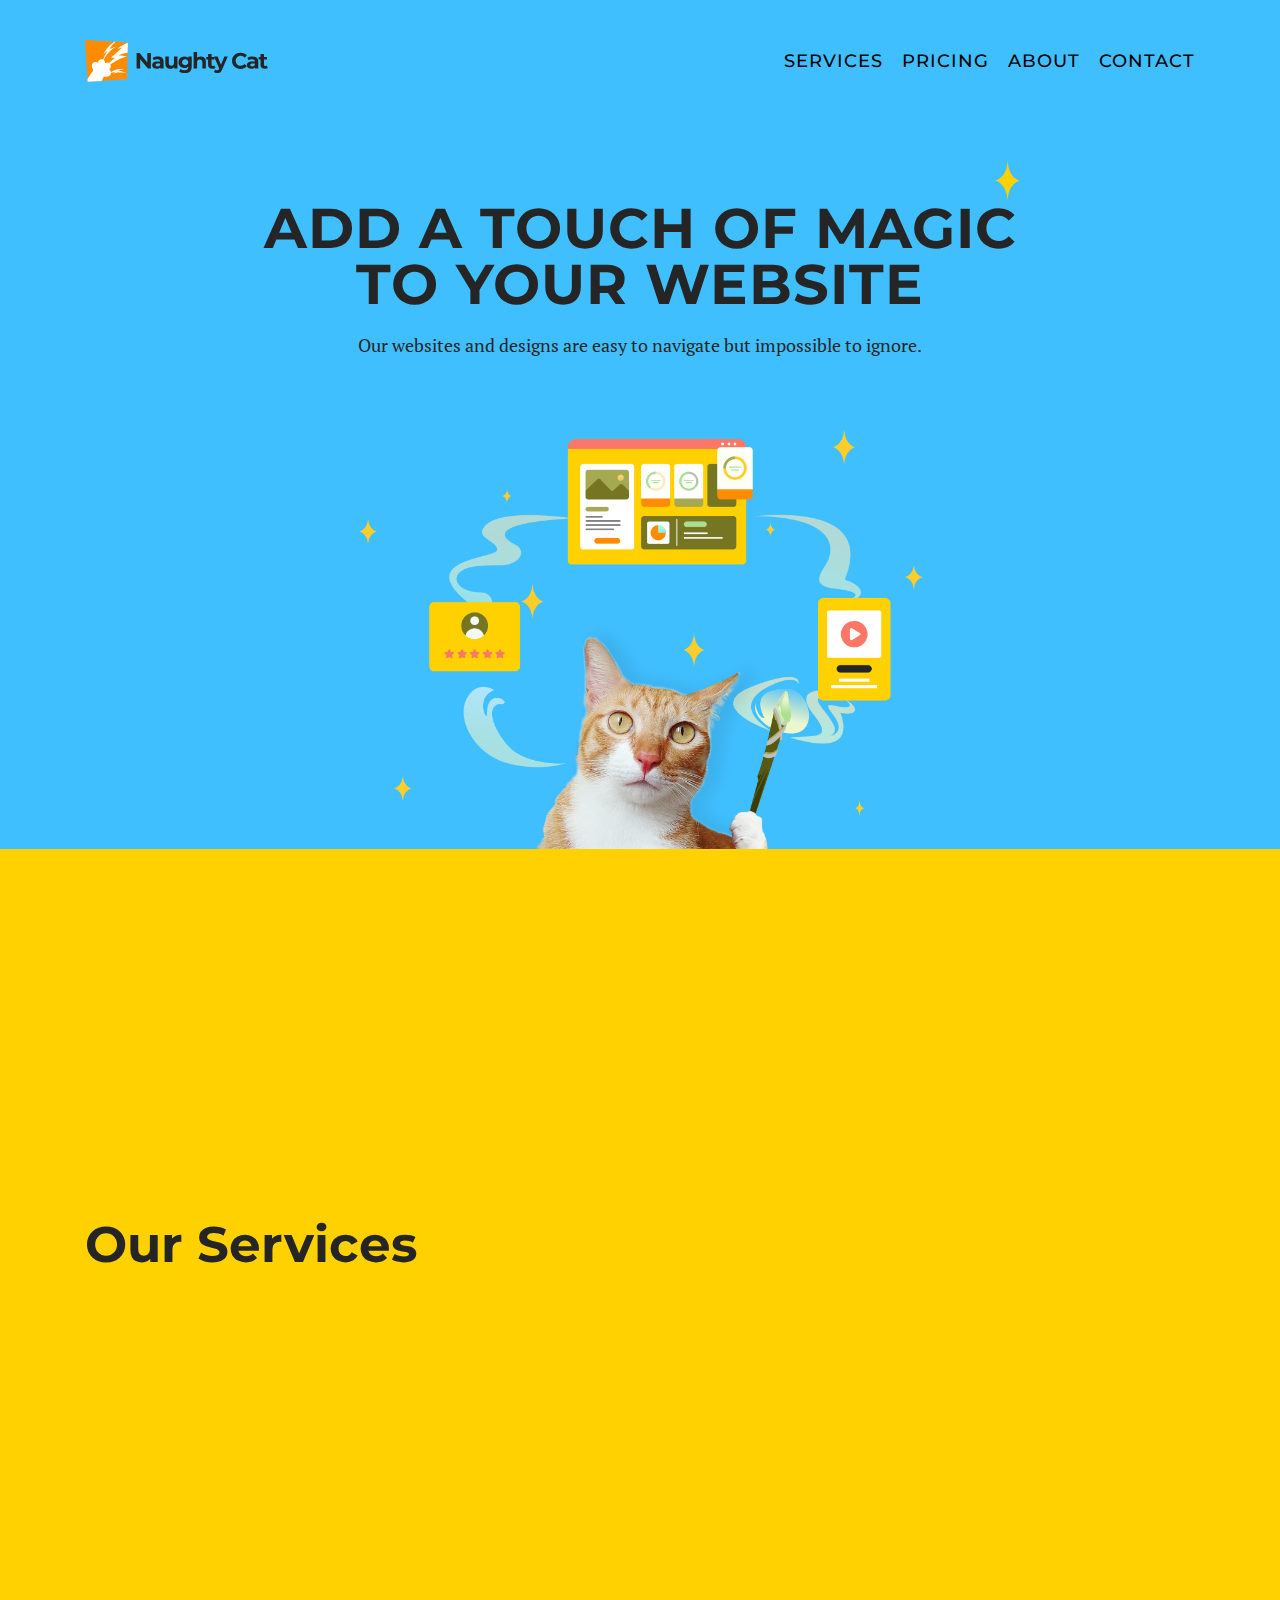
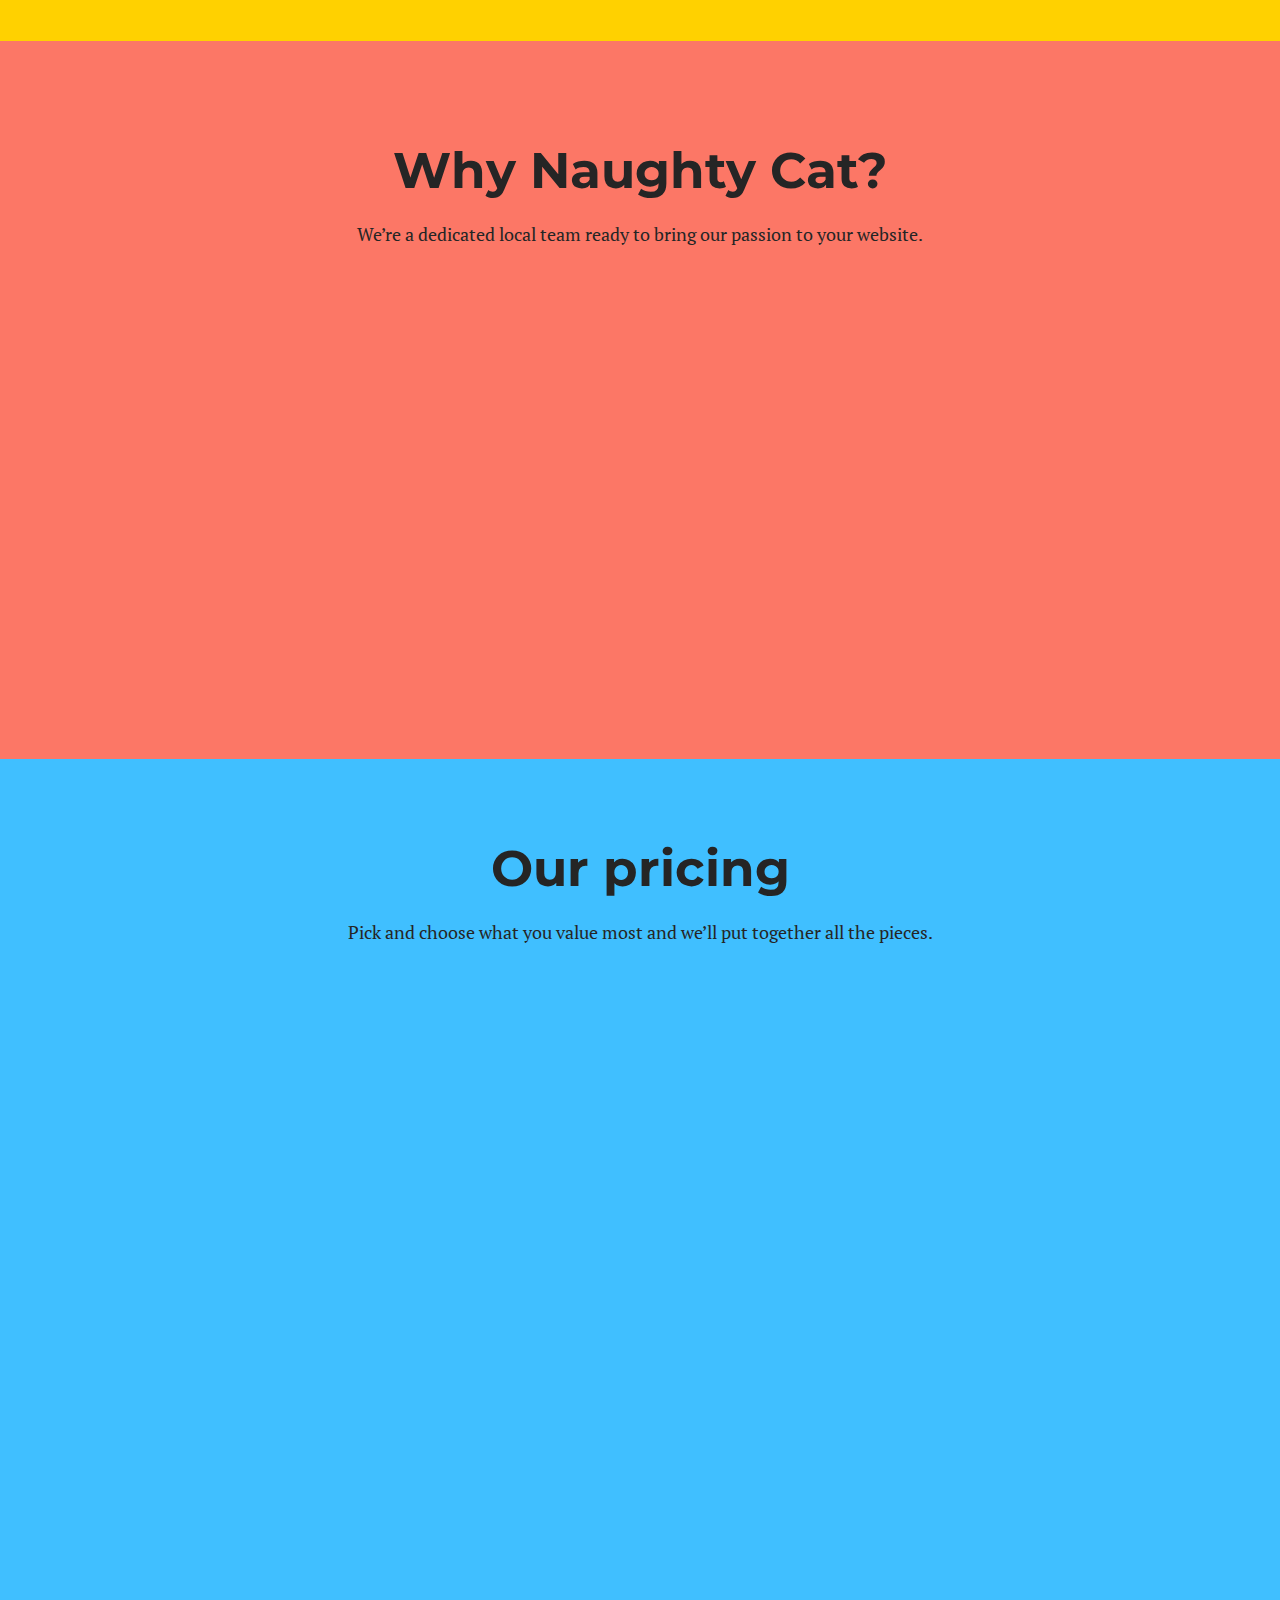
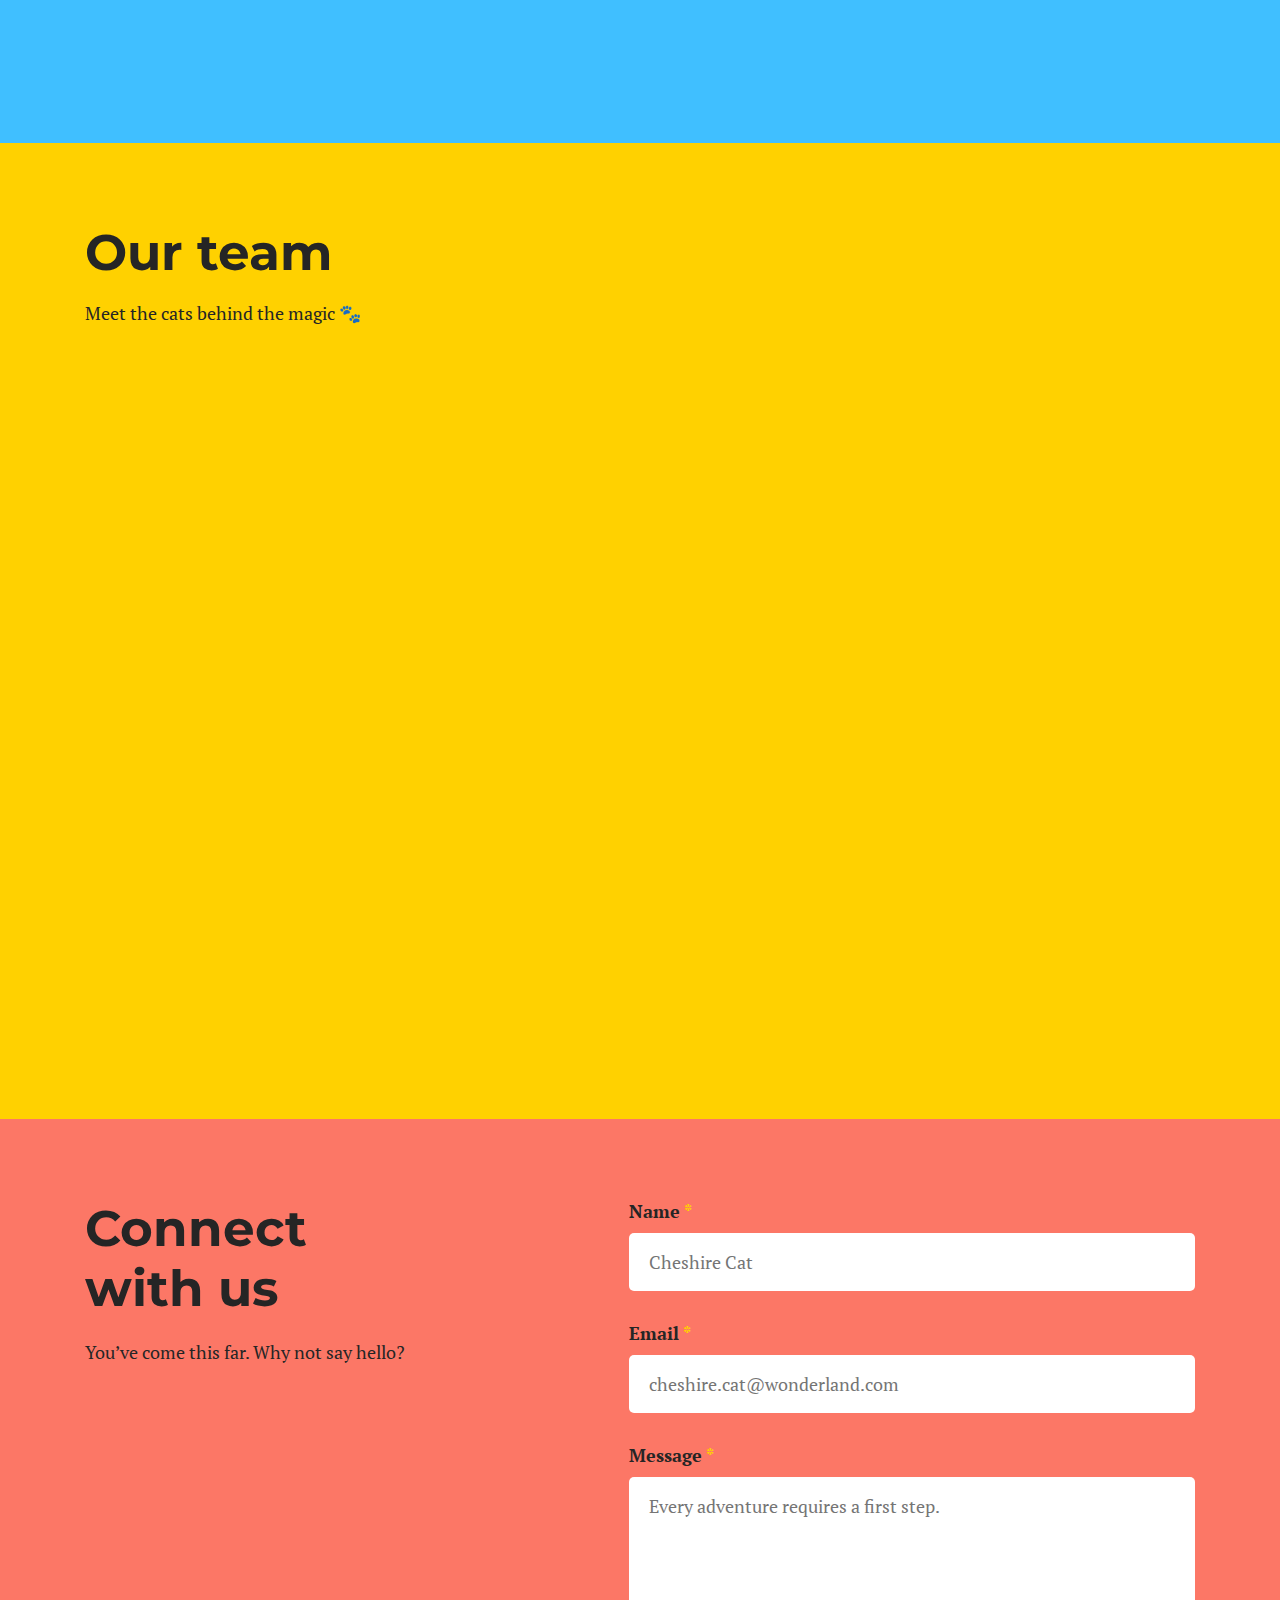
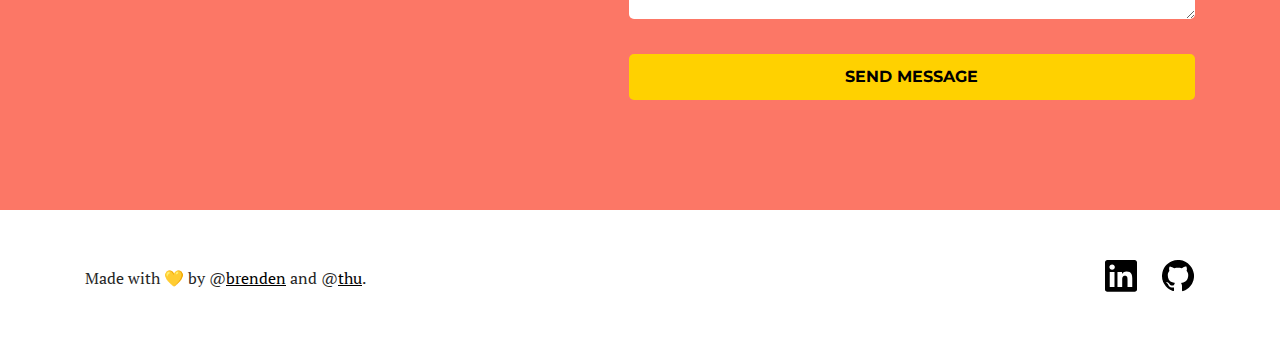
==== commit 2ef1230f: "add animation" ====
--- a/index.html
+++ b/index.html
@@ -87,9 +87,19 @@
       <section id="hero">
         <div class="container">
           <div class="hero-left">
-            <svg class="star" width="38" height="61" viewBox="0 0 38 61" fill="none" xmlns="http://www.w3.org/2000/svg">
-<path d="M37.5027 30.8535H37.7831C28.5321 28.304 21.5239 18.6521 19.982 6.45064L19.2812 0.987305L18.5804 6.08642C17.0386 18.2879 9.89014 27.9398 0.639218 30.4893H0.358887C9.6098 33.0389 16.7582 42.6908 18.3001 54.7101L19.0009 60.1734L19.7017 55.0743C21.2435 43.055 28.2518 33.4031 37.5027 30.8535Z" fill="#FFD100"/>
-</svg>
+            <svg
+              class="star"
+              width="38"
+              height="61"
+              viewBox="0 0 38 61"
+              fill="none"
+              xmlns="http://www.w3.org/2000/svg"
+            >
+              <path
+                d="M37.5027 30.8535H37.7831C28.5321 28.304 21.5239 18.6521 19.982 6.45064L19.2812 0.987305L18.5804 6.08642C17.0386 18.2879 9.89014 27.9398 0.639218 30.4893H0.358887C9.6098 33.0389 16.7582 42.6908 18.3001 54.7101L19.0009 60.1734L19.7017 55.0743C21.2435 43.055 28.2518 33.4031 37.5027 30.8535Z"
+                fill="#FFD100"
+              />
+            </svg>
 
             <h1>Add <span>A Touch Of Magic</span> To Your Website</h1>
             <p>
@@ -111,12 +121,11 @@
       <section id="services">
         <div class="container">
           <div class="service-heading">
-            <div class="heading-under"><h2>Our Services</h2></div>
-          </div>
-
+            <h2>Our Services</h2>
+          </div>
           <div class="service-container">
             <!-- Design -->
-            <div class="service">
+            <div class="service scroll slide-right">
               <div class="service-title">
                 <span class="number">01 / </span>
                 <h3>Design, creatives</h3>
@@ -130,7 +139,7 @@
             </div>
 
             <!-- Dev   -->
-            <div class="service">
+            <div class="service scroll slide-right">
               <div class="service-title">
                 <span class="number">02 / </span>
                 <h3>Web development</h3>
@@ -144,7 +153,7 @@
             </div>
 
             <!-- Content -->
-            <div class="service">
+            <div class="service scroll slide-right">
               <div class="service-title">
                 <span class="number">03 / </span>
                 <h3>Copywriting, images</h3>
@@ -173,7 +182,7 @@
 
           <div class="whync-cards">
             <!-- Community -->
-            <div class="whync-card">
+            <div class="whync-card scroll fade-bottom">
               <img src="./assets/community-icon.png" alt="" />
               <h3>Community</h3>
               <p>
@@ -184,7 +193,7 @@
             </div>
 
             <!-- Customization -->
-            <div class="whync-card">
+            <div class="whync-card scroll fade-bottom">
               <img src="./assets/customization-icon.png" alt="" />
               <h3>Customization</h3>
               <p>
@@ -195,7 +204,7 @@
             </div>
 
             <!-- Convenience -->
-            <div class="whync-card">
+            <div class="whync-card scroll fade-bottom">
               <img src="./assets/convenience-icon.png" alt="" />
               <h3>Convenience</h3>
               <p>
@@ -221,7 +230,7 @@
 
           <div class="pricing-cards">
             <!-- Naughty cat basic -->
-            <div class="pricing-card basic">
+            <div class="pricing-card basic scroll fade-bottom">
               <div class="pricing-card-top">
                 <h3>Naughty Cat Basic</h3>
                 <h4>$950</h4>
@@ -253,7 +262,7 @@
             </div>
 
             <!-- Naughty cat Optimal -->
-            <div class="pricing-card optimal">
+            <div class="pricing-card optimal scroll fade-bottom">
               <div class="pricing-card-top">
                 <h3>Naughty Cat Optimal</h3>
                 <h4>$2,950</h4>
@@ -287,7 +296,7 @@
             </div>
 
             <!-- Big Cat Add-ons -->
-            <div class="pricing-card add-on">
+            <div class="pricing-card add-on scroll fade-bottom">
               <div class="pricing-card-top">
                 <h3>Big Cat Add-ons</h3>
                 <h4><span>from</span> $500</h4>
@@ -328,12 +337,12 @@
         <div class="container">
           <div class="team-heading">
             <h2>Our team</h2>
-            <p>Meet the cats behind the magic.</p>
+            <p>Meet the cats behind the magic 🐾</p>
           </div>
 
           <div class="team-members">
             <!-- Griff -->
-            <div class="team-member griff">
+            <div class="team-member griff scroll slide-right">
               <div class="hover-container">
                 <img
                   class="team-img"
@@ -387,7 +396,7 @@
             </div>
 
             <!-- Brendy -->
-            <div class="team-member brenden">
+            <div class="team-member brenden scroll slide-right">
               <div class="hover-container">
                 <img
                   class="team-img"
@@ -442,7 +451,7 @@
             </div>
 
             <!-- Thu -->
-            <div class="team-member thu">
+            <div class="team-member thu scroll slide-right">
               <div class="hover-container">
                 <img class="team-img" src="./assets/Thu.webp" alt="thu dang" />
 
@@ -501,15 +510,15 @@
             <h2>Connect with us</h2>
             <p>You’ve come this far. Why not say hello?</p>
             <div class="contact-info">
-              <p>
+              <p class="scroll fade-bottom">
                 <img src="./assets/noun-location-5565753.svg" alt="" />
                 Madision, WI
               </p>
-              <p>
+              <p class="scroll fade-bottom">
                 <img src="./assets/noun-email-5565746.svg" alt="" />
                 support[at]naughty-cat.com
               </p>
-              <p>
+              <p class="scroll fade-bottom">
                 <img src="./assets/noun-phone-5565754.svg" alt="" />
                 <a href="tel:+17154404722">(715) 440-4722</a>
               </p>
--- a/style.css
+++ b/style.css
@@ -73,22 +73,41 @@
   border-radius: 5px;
 }
 
-.heading-under {
-  background-image: url("./assets/noun-underline-4303795.svg");
-  background-size: 250px;
-  background-repeat: no-repeat;
-  padding-bottom: 20px;
-}
-
-@media screen and (max-width: 1150px) {
-  .heading-under {
-    background-size: 200px;
-    padding-bottom: 20px;
-  }
-}
-@media screen and (min-width: 320px) and (max-width: 720px) {
-  .heading-under {
-    background-size: 120px;
+.scroll {
+  opacity: 0;
+  transition: opacity 500ms;
+}
+
+.scroll.scrolled {
+  opacity: 1;
+}
+
+.scrolled.fade-bottom {
+  animation: fade-bottom 1s ease-in-out both;
+}
+
+.scrolled.slide-right {
+  animation: slide-right 1s ease-in-out both;
+}
+
+@keyframes slide-right {
+  0% {
+    transform: translateX(100px);
+    opacity: 0;
+  }
+  100% {
+    transform: translateX(0);
+    opacity: 1;
+  }
+}
+@keyframes fade-bottom {
+  0% {
+    transform: translateY(50px);
+    opacity: 0;
+  }
+  100% {
+    transform: translateY(0);
+    opacity: 1;
   }
 }
 header {
@@ -370,10 +389,6 @@
   margin-right: 80px;
 }
 
-.service-heading .heading-under {
-  background-position: bottom -110px right 110px;
-}
-
 .service-container {
   width: 55%;
 }
@@ -392,12 +407,13 @@
   max-width: 10ch;
   text-transform: uppercase;
   margin-left: 20px;
+  font-weight: 500;
 }
 
 .number {
   font-size: 77px;
   font-family: "Montserrat", sans-serif;
-  font-weight: 700;
+  font-weight: 500;
 }
 
 .service p {
@@ -417,9 +433,6 @@
     margin-right: 0;
     margin-bottom: 70px;
   }
-  .service-heading .heading-under {
-    background-position: bottom -90px left 70px;
-  }
   .service-container {
     width: 100%;
   }
@@ -446,9 +459,6 @@
     font-size: 20px;
     line-height: 20px;
     margin-left: 10px;
-  }
-  .service-heading .heading-under {
-    background-position: bottom -50px left 50px;
   }
   .number {
     font-size: 50px;
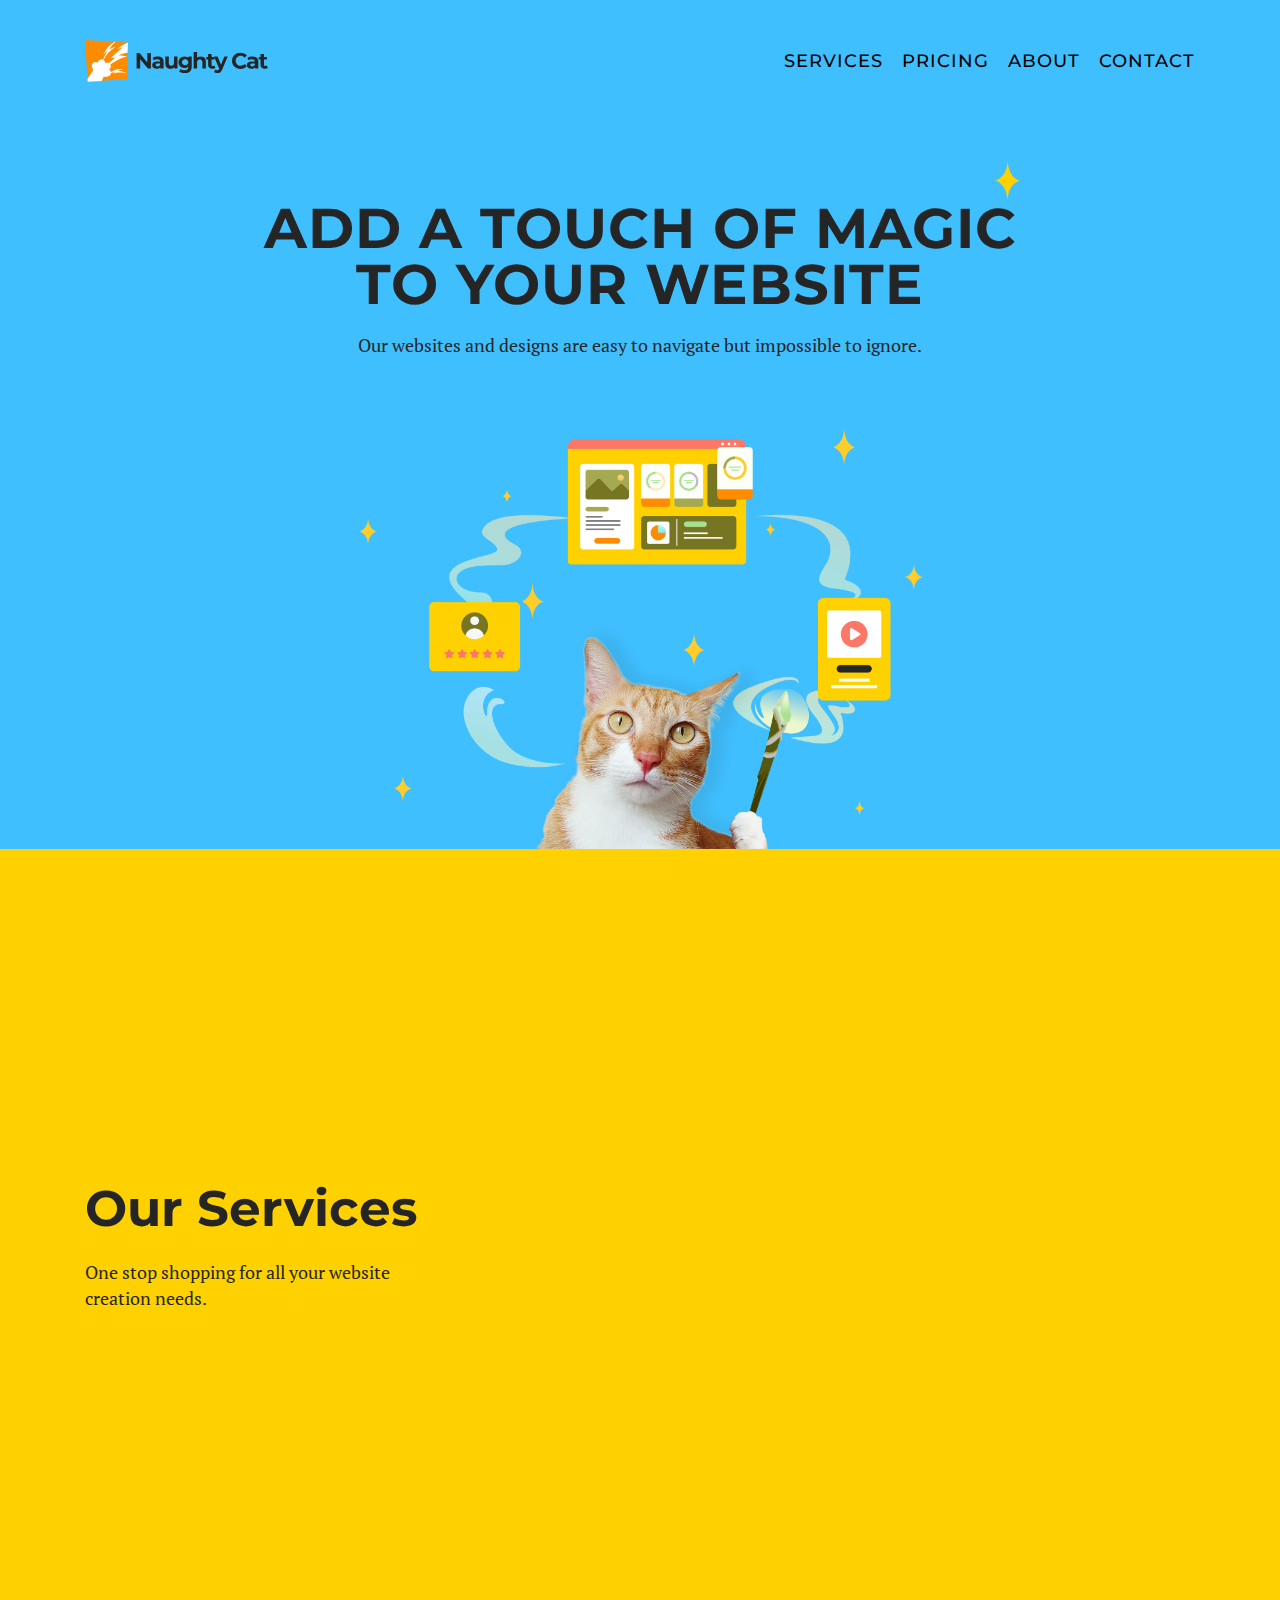
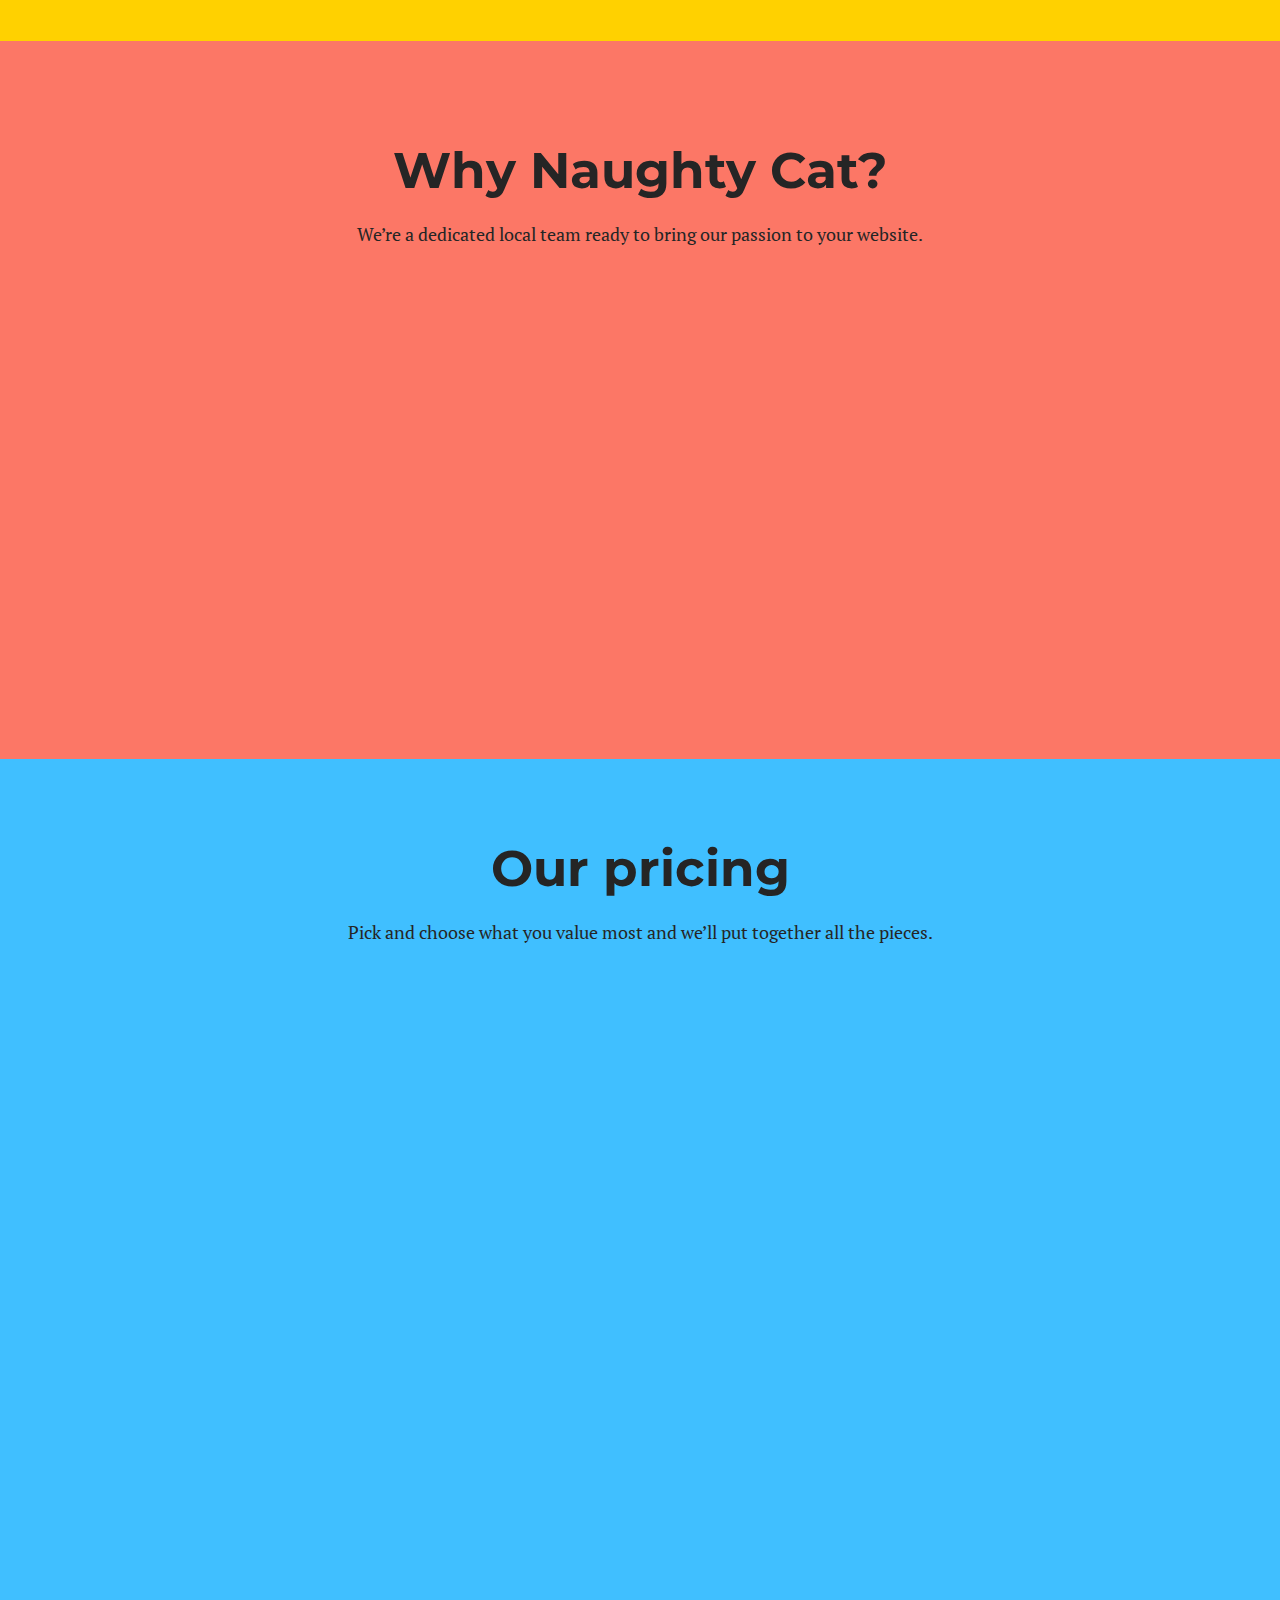
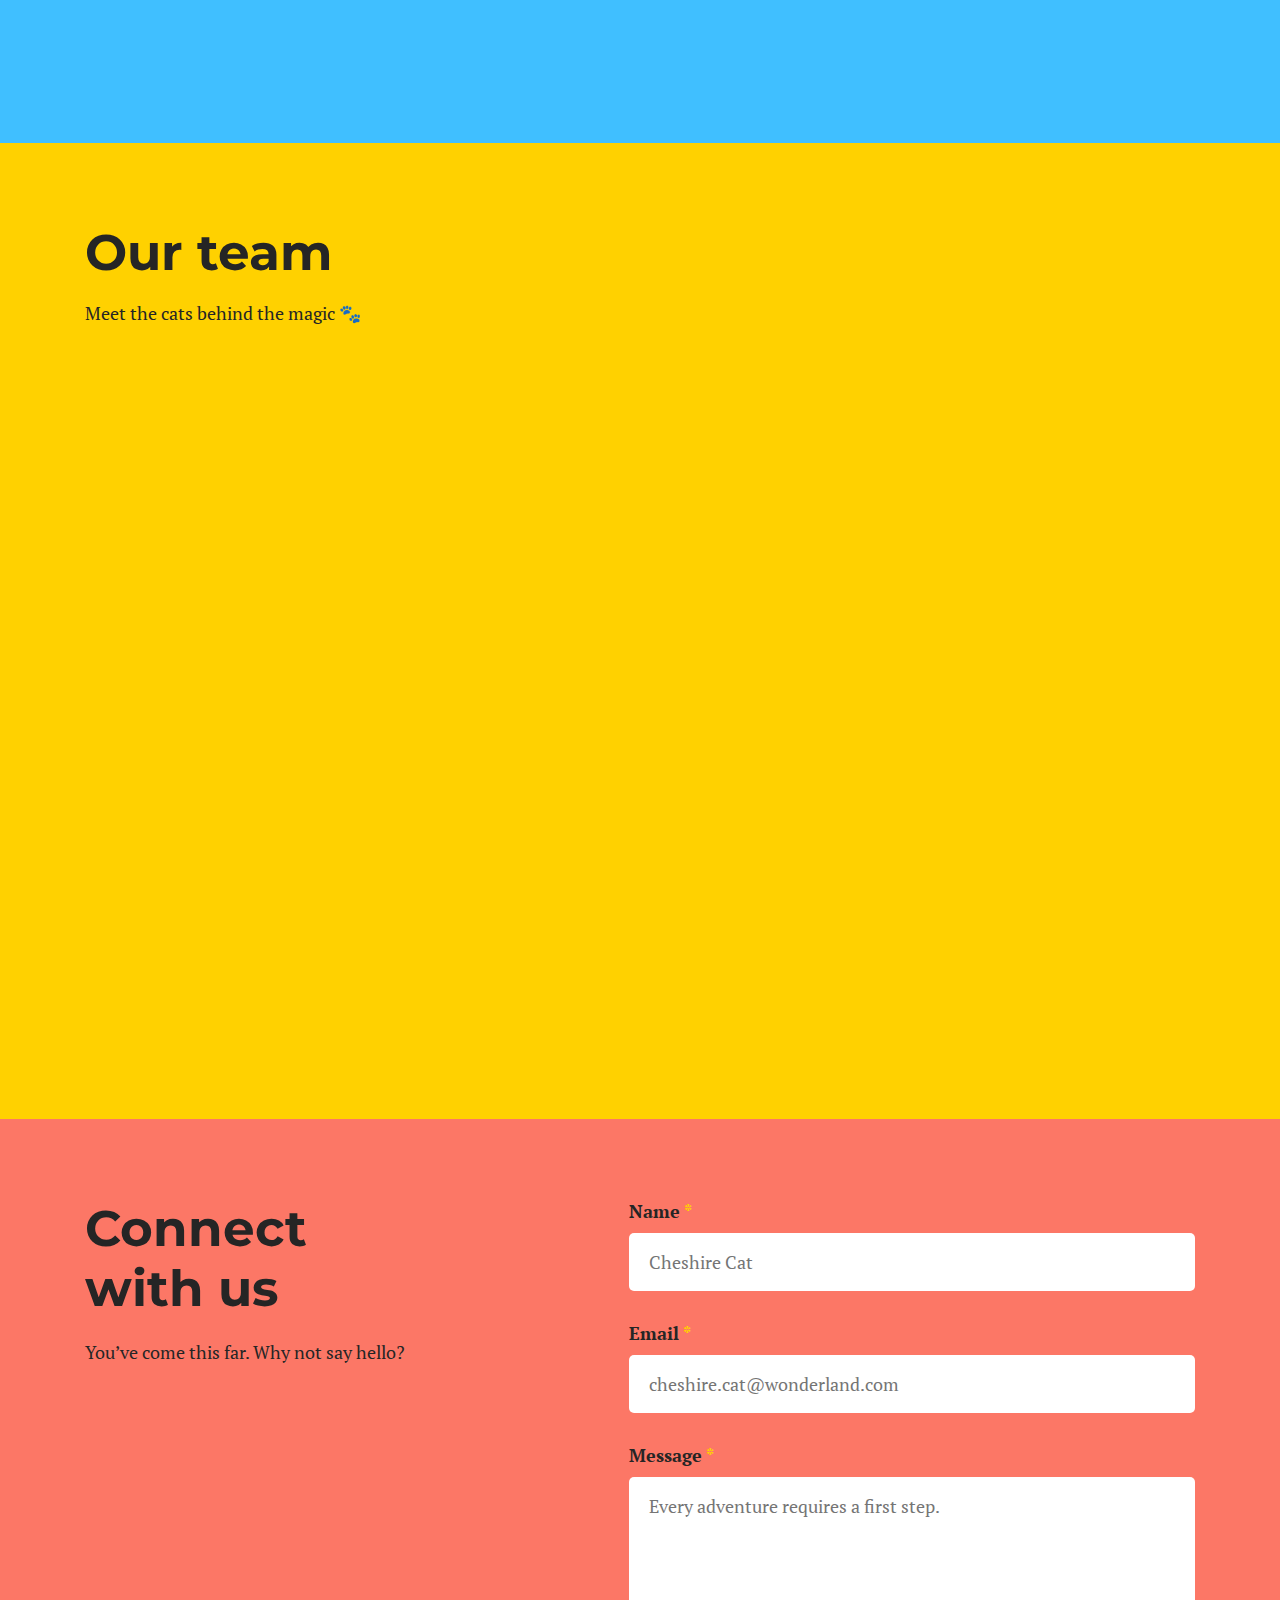
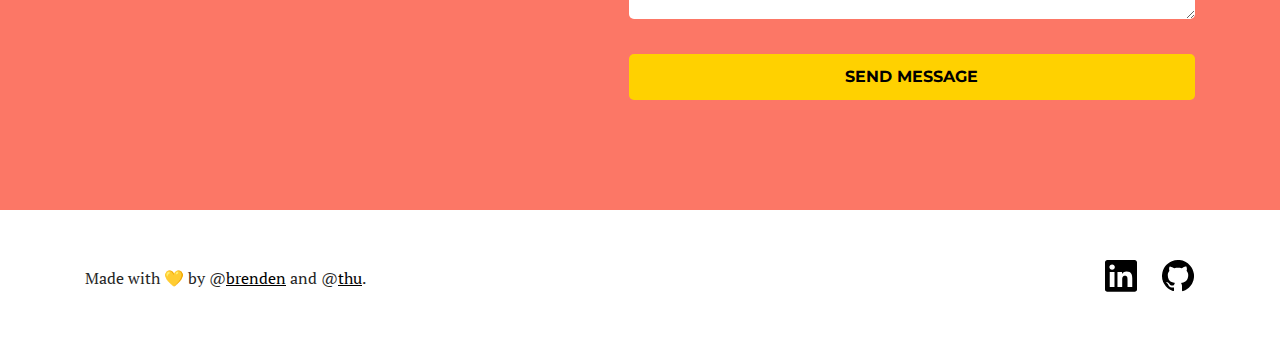
==== commit c8e43336: "add top menu animation" ====
--- a/index.html
+++ b/index.html
@@ -35,7 +35,7 @@
       name="keywords"
       content="web design, web development, graphic design, web developer, web design in madison, web developer in madison"
     />
-    <meta property="og:image" content="./assets/preview.webp" />
+    <meta property="og:image" content="./assets/preview.jpg" />
     <link rel="stylesheet" href="./style.css" />
 
     <title>Naughty Cat | Web Design & Development</title>
@@ -73,10 +73,10 @@
         </svg>
         <div class="overlay"></div>
         <nav id="header-nav" onclick="closeNav()">
-          <span class="underline"><a href="#services">SERVICES</a></span>
-          <span class="underline"><a href="#pricing">PRICING</a></span>
-          <span class="underline"><a href="#team">ABOUT</a></span>
-          <span class="underline"> <a href="#contact">CONTACT</a></span>
+          <a class="underline" href="#services">SERVICES</a>
+          <a class="underline" href="#pricing">PRICING</a>
+          <a class="underline" href="#team">ABOUT</a>
+          <a class="underline" href="#contact">CONTACT</a>
         </nav>
       </div>
     </header>
@@ -122,6 +122,7 @@
         <div class="container">
           <div class="service-heading">
             <h2>Our Services</h2>
+            <p>One stop shopping for all your website creation needs.</p>
           </div>
           <div class="service-container">
             <!-- Design -->
--- a/style.css
+++ b/style.css
@@ -137,6 +137,7 @@
   font-size: 18px;
   letter-spacing: 1px;
   font-weight: 500;
+  padding-bottom: 3px;
 }
 
 .close-menu, .open-menu {
@@ -150,23 +151,24 @@
 
 .underline {
   position: relative;
-  width: -moz-fit-content;
-  width: fit-content;
-  transition: all 0.5s ease-out;
-}
-
-.underline:hover:after, .underline:active:after, .underline:focus:after {
+}
+
+.underline:after {
   content: "";
   position: absolute;
   width: 100%;
-  display: block;
-  height: 3px;
+  transform: scaleX(0);
+  height: 4px;
+  bottom: 0;
+  left: 0;
   background-color: #252525;
-  bottom: -5px;
-  left: 0;
-  right: 0;
-  margin-left: auto;
-  margin-right: auto;
+  transform-origin: bottom right;
+  transition: transform 0.25s ease-out;
+}
+
+.underline:hover:after, .underline:active:after {
+  transform: scaleX(1);
+  transform-origin: bottom left;
 }
 
 @media screen and (max-width: 1150px) {
@@ -239,11 +241,13 @@
   }
   #header-nav.active {
     margin-top: 80vh;
+    margin-left: 5vw;
     display: flex;
     flex-direction: column;
   }
   #header-nav.active a {
     font-size: 25px;
+    font-weight: 700;
   }
   #header-nav.active span {
     margin-bottom: 30px;
@@ -389,6 +393,11 @@
   margin-right: 80px;
 }
 
+.service-heading p {
+  margin-top: 20px;
+  max-width: 35ch;
+}
+
 .service-container {
   width: 55%;
 }
@@ -433,6 +442,10 @@
     margin-right: 0;
     margin-bottom: 70px;
   }
+  .service-heading p {
+    margin-top: 15px;
+    max-width: 100%;
+  }
   .service-container {
     width: 100%;
   }
@@ -454,6 +467,9 @@
 @media screen and (min-width: 320px) and (max-width: 720px) {
   #services {
     padding: 70px 0;
+  }
+  .service-heading p {
+    margin-top: 10px;
   }
   .service h3 {
     font-size: 20px;
